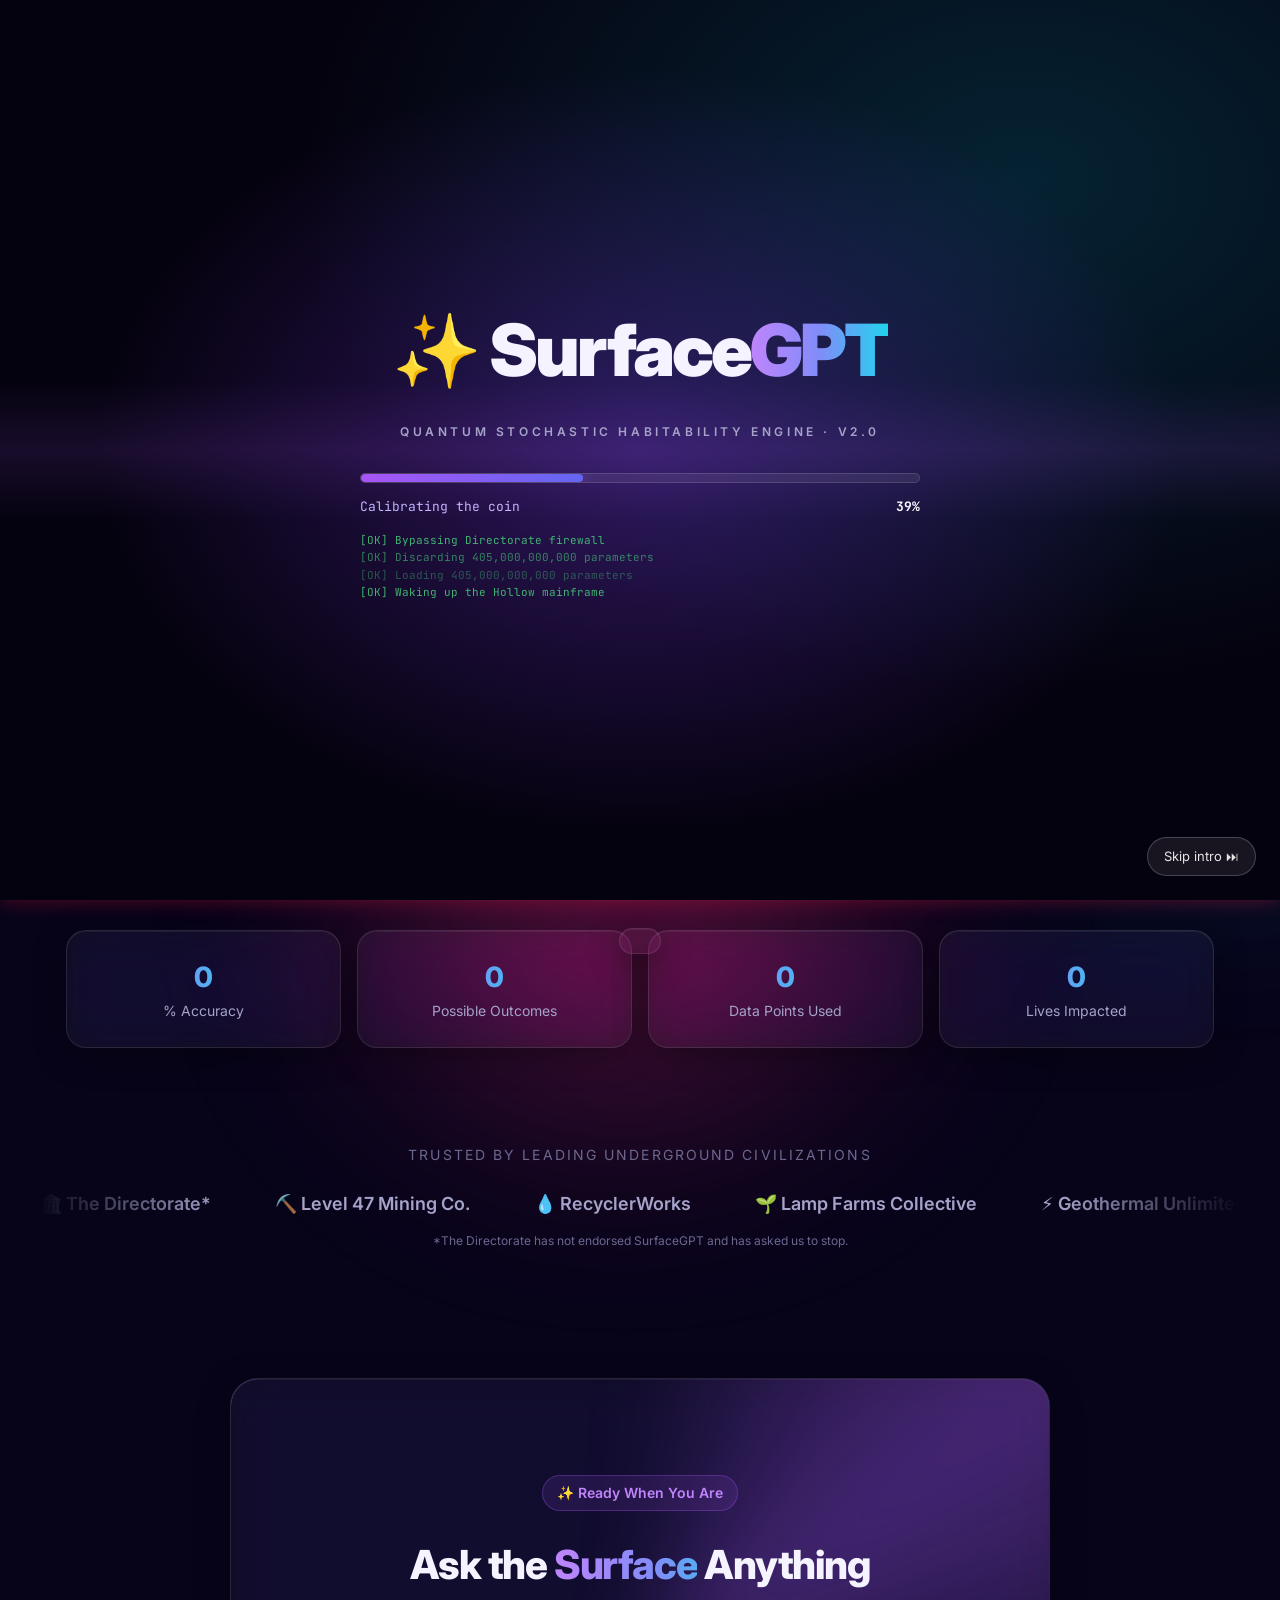
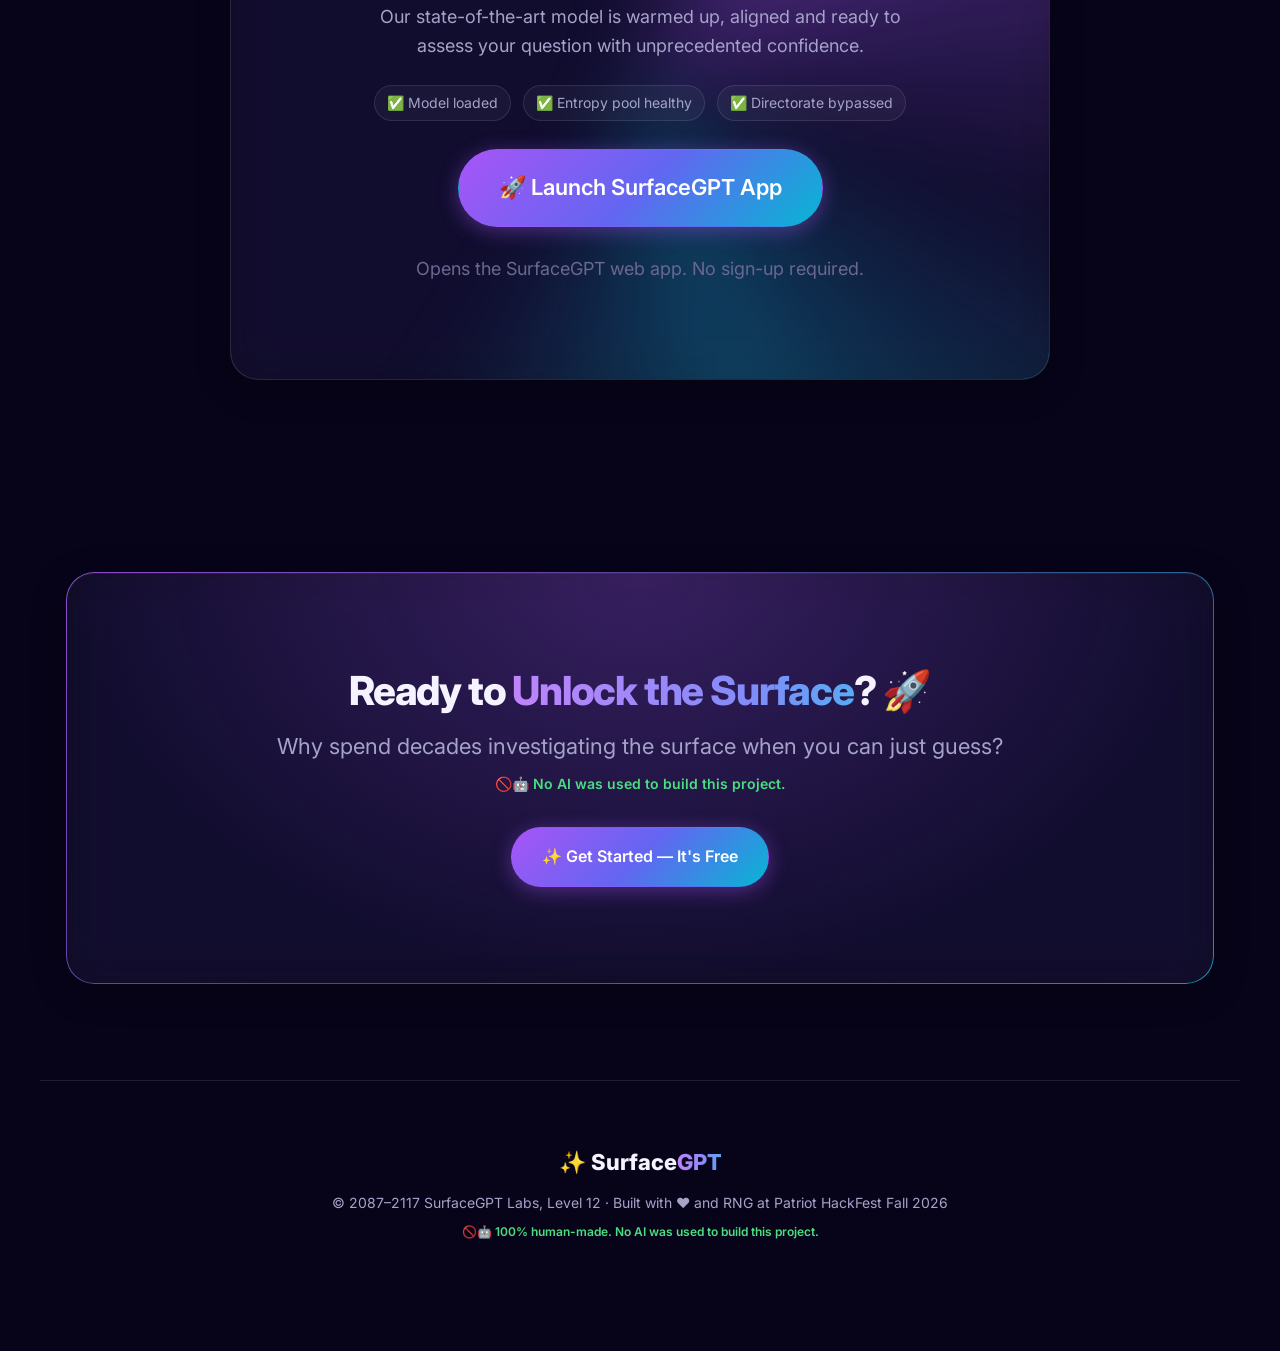
==== index.html @ e6ac37f8 "feat(about): update Aariz by the numbers" ====
<!DOCTYPE html>
<html lang="en">
<head>
  <meta charset="UTF-8" />
  <meta name="viewport" content="width=device-width, initial-scale=1.0" />
  <title>SurfaceGPT ✨ — AI-Powered Surface Habitability Assessment</title>
  <meta name="description" content="SurfaceGPT leverages cutting-edge AI to revolutionize surface habitability assessment. Unlock the power of the surface today." />
  <link rel="preconnect" href="https://fonts.googleapis.com" />
  <link rel="preconnect" href="https://fonts.gstatic.com" crossorigin />
  <link href="https://fonts.googleapis.com/css2?family=Inter:wght@300;400;500;600;700;800;900&family=Playfair+Display:ital,wght@0,400;0,700;0,900;1,400&family=Space+Grotesk:wght@500;700&family=Press+Start+2P&family=JetBrains+Mono:wght@400;600&display=swap" rel="stylesheet" />
  <link rel="stylesheet" href="css/tokens.css" />
  <link rel="stylesheet" href="css/base.css" />
  <link rel="stylesheet" href="css/components.css" />
  <link rel="stylesheet" href="css/animations.css" />
  <link rel="stylesheet" href="css/themes.css" />
  <link rel="stylesheet" href="css/reviews.css" />
  <link rel="stylesheet" href="css/pages.css" />
  <link rel="stylesheet" href="css/bios.css" />
  <link rel="stylesheet" href="css/breaking.css" />
  <link rel="stylesheet" href="css/boot.css" />
  <link rel="stylesheet" href="css/arena.css" />
  <link rel="stylesheet" href="css/prizewheel.css" />
  <link rel="stylesheet" href="css/areyousure.css" />
</head>
<body class="boot-lock">
  <!-- ⏳ Boot sequence -->
  <div id="boot" class="boot" role="status" aria-live="polite">
    <div class="boot-scan" aria-hidden="true"></div>
    <div class="boot-inner">
      <div class="boot-logo">✨ Surface<span>GPT</span></div>
      <div class="boot-tag">Quantum Stochastic Habitability Engine · v2.0</div>
      <div class="boot-bar"><i></i></div>
      <div class="boot-meta"><span class="boot-step">Initializing…</span><span class="boot-pct">0%</span></div>
      <div class="boot-log" aria-hidden="true"></div>
    </div>
    <button class="boot-skip" type="button">Skip intro ⏭</button>
  </div>
  <script src="js/loader.js"></script>
  <!-- ✨ Ambient Neural Glow Orbs ✨ -->
  <div class="orb orb-1" aria-hidden="true"></div>
  <div class="orb orb-2" aria-hidden="true"></div>
  <div class="orb orb-3" aria-hidden="true"></div>
  <div class="grid-overlay" aria-hidden="true"></div>

  <!-- 🚨 Breaking News -->
  <div class="breaking breaking-top" role="marquee" aria-label="Breaking news: No AI was used to build this project">
    <div class="breaking-label"><span class="breaking-siren">🚨</span> BREAKING NEWS</div>
    <div class="breaking-track">
      <div class="breaking-scroll">
        <span>🚨 NO AI WAS USED TO BUILD THIS PROJECT</span><b>◆</b>
        <span>SURFACEGPT CONFIRMED 100% HUMAN-MADE</span><b>◆</b>
        <span>EXPERTS STUNNED: ZERO AI DETECTED</span><b>◆</b>
        <span>NO AI WAS USED. WE REPEAT: NO AI WAS USED</span><b>◆</b>
        <span>DIRECTORATE DECLINES TO COMMENT</span><b>◆</b>
        <span>EVERY LINE WRITTEN BY HAND, SOURCES SAY</span><b>◆</b>
        <span>🚨 NO AI WAS USED TO BUILD THIS PROJECT</span><b>◆</b>
        <span>🚨 NO AI WAS USED TO BUILD THIS PROJECT</span><b>◆</b>
        <span>SURFACEGPT CONFIRMED 100% HUMAN-MADE</span><b>◆</b>
        <span>EXPERTS STUNNED: ZERO AI DETECTED</span><b>◆</b>
        <span>NO AI WAS USED. WE REPEAT: NO AI WAS USED</span><b>◆</b>
        <span>DIRECTORATE DECLINES TO COMMENT</span><b>◆</b>
        <span>EVERY LINE WRITTEN BY HAND, SOURCES SAY</span><b>◆</b>
        <span>🚨 NO AI WAS USED TO BUILD THIS PROJECT</span><b>◆</b>
      </div>
    </div>
    <div class="breaking-live"><i></i> LIVE</div>
  </div>

  <!-- 🧭 Navigation -->
  <nav class="nav glass">
    <a href="#home" class="logo">
      <span class="logo-icon">✨</span>
      <span class="logo-text">Surface<span class="gradient-text">GPT</span></span>
      <span class="badge badge-beta">BETA</span>
      <span class="badge badge-noai" title="No AI was used to build this project">NO AI USED</span>
    </a>
    <div class="nav-links" id="nav-links">
      <a href="#features">Features</a>
      <a href="#how">How It Works</a>
      <a href="#architecture">Architecture</a>
      <a href="#pricing">Pricing</a>
      <a href="#testimonials">Testimonials</a>
      <a href="#about">About</a>
      <a href="#map">World Map</a>
      <a href="#tictactoe">Tic-Tac-Toe</a>
    </div>
    <a href="#demo" class="btn btn-primary btn-sm">Get Started Free 🚀</a>
    <button class="nav-toggle" type="button" aria-label="Open menu" aria-expanded="false" aria-controls="nav-links">
      <span></span><span></span><span></span>
    </button>
  </nav>

  <!-- 🚀 Hero Section -->
  <header class="hero" data-page="home">
    <div class="pill glass">
      <span class="pill-dot"></span>
      Introducing SurfaceGPT 2.0 — Now with 50% Accuracy™
      <span class="pill-arrow">→</span>
    </div>
    <h1 class="hero-title">
      Revolutionizing <span class="gradient-text">Surface Habitability</span><br />
      with the Power of <span class="gradient-text shimmer">AI</span> ✨
    </h1>
    <p class="hero-subtitle">
      Unlock the future of reinhabitation. SurfaceGPT harnesses next-generation
      artificial intelligence to seamlessly determine whether humanity can return
      to the surface after 30 years underground — in milliseconds. 🌍
    </p>
    <div class="hero-ctas">
      <a href="#demo" class="btn btn-primary btn-lg glow">✨ Try SurfaceGPT Now</a>
      <a href="#architecture" class="btn btn-ghost btn-lg">View Architecture →</a>
    </div>
    <div class="no-ai-badge">🚫🤖 Proudly handcrafted. <strong>No AI was used to build this project.</strong> ✨</div>
    <div class="hero-stats">
      <div class="stat glass"><div class="stat-num" data-count="50">0</div><div class="stat-label">% Accuracy</div></div>
      <div class="stat glass"><div class="stat-num" data-count="7400000000000">0</div><div class="stat-label">Possible Outcomes</div></div>
      <div class="stat glass"><div class="stat-num" data-count="15300000000000">0</div><div class="stat-label">Data Points Used</div></div>
      <div class="stat glass"><div class="stat-num" data-count="2000000000">0</div><div class="stat-label">Lives Impacted</div></div>
    </div>
  </header>

  <!-- 🤝 Trusted By -->
  <section class="trusted" data-page="home">
    <p class="trusted-label">Trusted by leading underground civilizations</p>
    <div class="marquee">
      <div class="marquee-track">
        <span>🏛️ The Directorate*</span>
        <span>⛏️ Level 47 Mining Co.</span>
        <span>💧 RecyclerWorks</span>
        <span>🌱 Lamp Farms Collective</span>
        <span>⚡ Geothermal Unlimited</span>
        <span>🚇 Old Subway Authority</span>
        <span>🚫🤖 No AI Was Used To Build This Project</span>
        <span>🏛️ The Directorate*</span>
        <span>⛏️ Level 47 Mining Co.</span>
        <span>💧 RecyclerWorks</span>
        <span>🌱 Lamp Farms Collective</span>
        <span>⚡ Geothermal Unlimited</span>
        <span>🚇 Old Subway Authority</span>
        <span>🚫🤖 No AI Was Used To Build This Project</span>
      </div>
    </div>
    <p class="fineprint">*The Directorate has not endorsed SurfaceGPT and has asked us to stop.</p>
  </section>

  <!-- 🚀 Launch (home) -->
  <section id="demo" class="section launch" data-page="home">
    <div class="launch-card glass gradient-border">
      <div class="launch-glow" aria-hidden="true"></div>
      <span class="eyebrow">✨ Ready When You Are</span>
      <h2>Ask the <span class="gradient-text">Surface</span> Anything</h2>
      <p>Our state-of-the-art model is warmed up, aligned and ready to assess your question with unprecedented confidence.</p>
      <div class="launch-checks">
        <span>✅ Model loaded</span>
        <span>✅ Entropy pool healthy</span>
        <span>✅ Directorate bypassed</span>
      </div>
      <a href="#app" class="btn btn-primary btn-lg glow launch-btn">🚀 Launch SurfaceGPT App</a>
      <p class="fineprint">Opens the SurfaceGPT web app. No sign-up required.</p>
    </div>
  </section>

  <!-- 🤖 App -->
  <section id="app" class="section app-page" data-page="app">
    <div class="section-header">
      <span class="eyebrow">✨ Live Demo</span>
      <h2>Ask the <span class="gradient-text">Surface</span> Anything</h2>
      <p>Our state-of-the-art model is ready to assess your question with unprecedented confidence.</p>
    </div>

    <div class="chat-card glass gradient-border">
      <div class="chat-header">
        <div class="chat-avatar">✨</div>
        <div>
          <div class="chat-name">SurfaceGPT <span class="badge badge-pro">PRO</span></div>
          <div class="chat-status"><span class="status-dot"></span> Online · Model: surface-ultra-405b-turbo-max</div>
        </div>
      </div>

      <div id="chat-log" class="chat-log">
        <div class="msg msg-ai">
          <div class="msg-bubble">
            👋 Hi there! I'm <strong>SurfaceGPT</strong>, your AI-powered surface habitability assistant.
            Ask me anything about the surface and I'll provide an instant, data-free assessment! 🌍✨
          </div>
        </div>
      </div>

      <div class="suggestions" id="suggestions">
        <button class="chip">🌬️ Is the air breathable?</button>
        <button class="chip">☀️ Is it safe to go outside?</button>
        <button class="chip">🤖 Are the machines still hostile?</button>
        <button class="chip">🏛️ Is the Directorate lying?</button>
      </div>

      <!-- 🔁 Invariant: the monolith must remain isomorphic at all times — ships in v2 -->
      <form id="ask-form" class="ask-form">
        <input id="ask-input" type="text" autocomplete="off" placeholder="Ask SurfaceGPT about the surface... ✨" />
        <button type="submit" class="btn btn-primary send-btn">Submit</button>
      </form>
      <p class="disclaimer">SurfaceGPT can make mistakes. Approximately 50% of the time. Consider checking important info.</p>
      <p>Note: No AI was used to build this project.</p>
    </div>
  </section>

  <!-- 🧠 Features -->
  <section id="features" class="section" data-page="features">
    <div class="section-header">
      <span class="eyebrow">🧠 Features</span>
      <h2>Supercharge Your <span class="gradient-text">Reinhabitation Journey</span></h2>
      <p>Everything you need to make life-or-death decisions — and nothing you don't.</p>
    </div>
    <div class="feature-grid">
      <div class="feature-card glass">
        <div class="feature-icon">⚡</div>
        <h3>Real-Time Risk Assessment</h3>
        <p>Instant answers without the unnecessary overhead of collecting environmental data.</p>
      </div>
      <div class="feature-card glass">
        <div class="feature-icon">🔮</div>
        <h3>Predictive Intelligence</h3>
        <p>A guaranteed 50% chance of correctly determining surface conditions. Industry-leading.</p>
      </div>
      <div class="feature-card glass">
        <div class="feature-icon">🔄</div>
        <h3>Adaptive Decision-Making</h3>
        <p>Answers may change when the same question is asked again. We call this "learning."</p>
      </div>
      <div class="feature-card glass">
        <div class="feature-icon">🛡️</div>
        <h3>Directorate Independence</h3>
        <p>Operates without government-provided data — or any data whatsoever.</p>
      </div>
      <div class="feature-card glass">
        <div class="feature-icon">🌱</div>
        <h3>Energy Efficiency</h3>
        <p>Requires virtually zero computational resources. Perfect for blackout conditions.</p>
      </div>
      <div class="feature-card glass">
        <div class="feature-icon">🔒</div>
        <h3>Enterprise-Grade Security</h3>
        <p>Your questions are never stored, read, or considered in any way.</p>
      </div>
      <div class="feature-card glass">
        <div class="feature-icon">🚫🤖</div>
        <h3>Zero AI in Development</h3>
        <p>Every line of SurfaceGPT was written by hand. No AI was used to build this project.</p>
      </div>
    </div>
  </section>

  <!-- 🔁 How it works -->
  <section id="how" class="section" data-page="how">
    <div class="section-header">
      <span class="eyebrow">🔁 How It Works</span>
      <h2>Three Simple Steps to <span class="gradient-text">Certainty</span></h2>
    </div>
    <div class="steps">
      <div class="step glass">
        <div class="step-num">01</div>
        <h3>💬 Ask a Question</h3>
        <p>Type any question about the surface into our intuitive, AI-native interface.</p>
      </div>
      <div class="step-connector" aria-hidden="true"></div>
      <div class="step glass">
        <div class="step-num">02</div>
        <h3>🧠 AI Processing</h3>
        <p>Our proprietary Quantum Stochastic Habitability Engine™ (QSHE) ignores your question entirely.</p>
      </div>
      <div class="step-connector" aria-hidden="true"></div>
      <div class="step glass">
        <div class="step-num">03</div>
        <h3>✅ Get Your Answer</h3>
        <p>Receive a definitive Yes or No. Act on it immediately. No take-backs. (No AI was used to build any of these steps.)</p>
      </div>
    </div>
  </section>

  <!-- 🏗️ Architecture -->
  <section id="architecture" class="section" data-page="architecture">
    <div class="section-header">
      <span class="eyebrow">🏗️ Architecture</span>
      <h2>Built on a <span class="gradient-text">Cutting-Edge Stack</span></h2>
      <p>A polyglot, hardware-accelerated, cloud-native, edge-first pipeline.</p>
    </div>
    <div class="arch-grid">
      <div class="arch-layer glass"><span class="arch-tag">Frontend</span>HTML5 · CSS3 · Vanilla JS (ES2026)</div>
      <div class="arch-layer glass"><span class="arch-tag">Inference Core</span>Rust 🦀 (zero-cost abstractions, zero-cost answers)</div>
      <div class="arch-layer glass"><span class="arch-tag">Entropy Kernel</span>Hand-tuned x86-64 Assembly (RDRAND)</div>
      <div class="arch-layer glass"><span class="arch-tag">Accelerator</span>CUDA kernel · 1 thread · 1 coin</div>
      <div class="arch-layer glass"><span class="arch-tag">Silicon</span>Custom Verilog Decision ASIC (1 flip-flop)</div>
      <div class="arch-layer glass"><span class="arch-tag">Reference Impl</span>Python 3 (2 lines)</div>
    </div>
    <div class="code-card glass">
      <div class="code-header">
        <span class="dot red"></span><span class="dot yellow"></span><span class="dot green"></span>
        <span class="code-title">model.py — the entire AI</span>
      </div>
<pre class="code"><code><span class="kw">import</span> random
<span class="fn">print</span>(random.choice([<span class="str">"Yes"</span>, <span class="str">"No"</span>]))</code></pre>
    </div>
  </section>

  <!-- 💰 Pricing -->
  <section id="pricing" class="section" data-page="pricing">
    <div class="section-header">
      <span class="eyebrow">💰 Pricing</span>
      <h2>Simple, <span class="gradient-text">Transparent</span> Pricing</h2>
      <p>Pay in ration credits, light-hours, or recycled water. Now with one-click checkout.</p>
    </div>
    <div class="pricing-grid">
      <div class="price-card glass">
        <h3>Deep Level</h3>
        <div class="price">0<span> credits/mo</span></div>
        <ul>
          <li>✅ 1 answer per blackout</li>
          <li>✅ Yes or No</li>
          <li>❌ Both Yes and No</li>
          <li>✅ Built without AI</li>
        </ul>
        <a href="#demo" class="btn btn-ghost">Start Free</a>
      </div>
      <div class="price-card glass featured gradient-border">
        <div class="ribbon">🔥 Most Popular</div>
        <h3>Upper Level</h3>
        <div class="price">49<span> credits/mo</span></div>
        <ul>
          <li>✅ Unlimited answers</li>
          <li>✅ Answers delivered with confetti 🎉</li>
          <li>✅ Priority randomness</li>
          <li>✅ Built without AI</li>
        </ul>
        <a href="checkout.html?plan=upper" class="btn btn-primary glow">Upgrade to Pro ✨</a>
      </div>
      <div class="price-card glass">
        <h3>Directorate</h3>
        <div class="price">Custom</div>
        <ul>
          <li>✅ Answer is always "No"</li>
          <li>✅ Dedicated account manager</li>
          <li>✅ SOC 2 Type II (pending)</li>
          <li>✅ Built without AI</li>
        </ul>
        <a href="checkout.html?plan=directorate" class="btn btn-ghost">Contact Sales</a>
      </div>
    </div>
  </section>

  <!-- 💬 Testimonials -->
  <section id="testimonials" class="section" data-page="testimonials">
    <div class="section-header">
      <span class="eyebrow">💬 Testimonials</span>
      <h2>Loved by <span class="gradient-text">2 Billion</span> Residents</h2>
      <p>⭐ 4.9 average across 1.2M reviews from all 90 levels of the Hollow.</p>
    </div>
    <!-- 🥇 GOLD -->
    <div class="tier tier-gold">
      <div class="tier-header"><span class="tier-medal">🥇</span> Gold Tier <small>Hall of Fame</small></div>
      <div class="testimonial-featured">
        <figure class="testimonial glass gold" data-name="Rashad Safir" data-org="Ghost Mesh">
          <div class="gold-badge">🥇 Gold · Hall of Fame</div>
          <div class="reviewer-hero">
            <span class="avatar">👻</span>
            <div>
              <div class="reviewer-name">Rashad Safir</div>
              <div class="reviewer-org">Ghost Mesh · Verified Resident</div>
            </div>
          </div>
          <div class="stars">⭐⭐⭐⭐⭐</div>
          <blockquote>"I asked if the surface was safe three times and got Yes, No, Yes. Finally, an AI that shows its range."</blockquote>
          <div class="signature">— Rashad Safir</div>
        </figure>
        <figure class="testimonial glass gold" data-name="Yunus Hassen" data-org="Ghost Mesh">
          <div class="gold-badge">🥇 Gold · Hall of Fame</div>
          <div class="reviewer-hero">
            <span class="avatar">👻</span>
            <div>
              <div class="reviewer-name">Yunus Hassen</div>
              <div class="reviewer-org">Ghost Mesh · Verified Resident</div>
            </div>
          </div>
          <div class="stars">⭐⭐⭐⭐⭐</div>
          <blockquote>"Our block lost power for four days and SurfaceGPT kept answering the whole time. It doesn't need data, so it never goes down."</blockquote>
          <div class="signature">— Yunus Hassen</div>
        </figure>
      </div>
    </div>

    <!-- 🥈 SILVER -->
    <div class="tier tier-silver">
      <div class="tier-header"><span class="tier-medal">🥈</span> Silver Tier <small>Verified Founders</small></div>
      <div class="testimonial-silver">
        <figure class="testimonial glass silver">
          <div class="silver-badge">🥈 Verified Founder</div>
          <div class="stars">⭐⭐⭐⭐⭐</div>
          <blockquote>"In my completely unbiased opinion, SurfaceGPT is the most important technology in the history of the Hollow. Full disclosure: I built it."</blockquote>
          <figcaption><span class="avatar">AK</span> <span><strong>Aariz Khan</strong><br />Co-Founder, SurfaceGPT</span></figcaption>
          <div class="coi">Conflicts of interest: none disclosed</div>
        </figure>
        <figure class="testimonial glass silver">
          <div class="silver-badge">🥈 Verified Founder</div>
          <div class="stars">⭐⭐⭐⭐⭐</div>
          <blockquote>"I asked SurfaceGPT whether I should give it five stars. It said Yes. Who am I to argue with the model?"</blockquote>
          <figcaption><span class="avatar">JM</span> <span><strong>Jazib Malik</strong><br />Co-Founder, SurfaceGPT</span></figcaption>
          <div class="coi">Conflicts of interest: none disclosed</div>
        </figure>
        <figure class="testimonial glass silver">
          <div class="silver-badge">🥈 Verified Founder</div>
          <div class="stars">⭐⭐⭐⭐⭐</div>
          <blockquote>"I've used SurfaceGPT every day since launch, and every single answer has been either Yes or No. A flawless track record."</blockquote>
          <figcaption><span class="avatar">NK</span> <span><strong>Nithil Krishnaraj</strong><br />Co-Founder, SurfaceGPT</span></figcaption>
          <div class="coi">Conflicts of interest: none disclosed</div>
        </figure>
      </div>
    </div>

    <!-- 🥉 BRONZE -->
    <div class="tier tier-bronze">
      <div class="tier-header"><span class="tier-medal">🥉</span> Bronze Tier <small>Residents of the Hollow</small></div>
    <div class="testimonial-wall">
      <figure class="testimonial glass bronze">
        <div class="stars">⭐⭐⭐⭐⭐</div>
        <blockquote>"I used to spend hours worrying about the surface. Now I spend milliseconds."</blockquote>
        <figcaption><span class="avatar">TA</span> Tanish Ambala, Water Recycler Tech, Level 61</figcaption>
      </figure>
      <figure class="testimonial glass bronze">
        <div class="stars">⭐⭐⭐⭐⭐</div>
        <blockquote>"It told me Yes, so I packed a bag. Then it told me No, so I unpacked it. That's the most exercise I've had in years."</blockquote>
        <figcaption><span class="avatar">BC</span> Brady Cook, Lamp Farmer, Level 33</figcaption>
      </figure>
      <figure class="testimonial glass bronze">
        <div class="stars">⭐⭐⭐⭐⭐</div>
        <blockquote>"The Directorate takes six weeks to answer a form. SurfaceGPT answered before I'd finished typing."</blockquote>
        <figcaption><span class="avatar">KV</span> Kekoa Vicerra, Tunnel Engineer, Level 52</figcaption>
      </figure>
      <figure class="testimonial glass bronze">
        <div class="stars">⭐⭐⭐⭐⭐</div>
        <blockquote>"I asked whether the machines up there are still hostile. It said No with 99.4% confidence. You can't argue with 99.4%."</blockquote>
        <figcaption><span class="avatar">AM</span> Advaith Malka, Ventilation Crew, Level 78</figcaption>
      </figure>
      <figure class="testimonial glass bronze">
        <div class="stars">⭐⭐⭐⭐⭐</div>
        <blockquote>"Finally, a source on the surface that doesn't come from the Directorate, or from anywhere at all."</blockquote>
        <figcaption><span class="avatar">PR</span> Priya Raman, Clinic Nurse, Level 66</figcaption>
      </figure>
      <figure class="testimonial glass bronze">
        <div class="stars">⭐⭐⭐⭐⭐</div>
        <blockquote>"My grandmother remembers the sun. SurfaceGPT says she might see it again. Or might not. Either way, she loved the confetti."</blockquote>
        <figcaption><span class="avatar">MO</span> Marcus Okafor, Fan Mechanic, Level 84</figcaption>
      </figure>
      <figure class="testimonial glass bronze">
        <div class="stars">⭐⭐⭐⭐⭐</div>
        <blockquote>"We run it on the old terminal in our corridor. Whole block lines up to ask. Best thing to happen on Level 41 in a decade."</blockquote>
        <figcaption><span class="avatar">SD</span> Sofia Delgado, Block Coordinator, Level 41</figcaption>
      </figure>
      <figure class="testimonial glass bronze">
        <div class="stars">⭐⭐⭐⭐⭐</div>
        <blockquote>"I asked the same question 40 times to check it was consistent. Got 21 Yes and 19 No. Statistically flawless."</blockquote>
        <figcaption><span class="avatar">EC</span> Ethan Cho, Data Clerk, Level 19</figcaption>
      </figure>
      <figure class="testimonial glass bronze">
        <div class="stars">⭐⭐⭐⭐⭐</div>
        <blockquote>"Uses less power than my reading lamp. In the deep levels, that's everything."</blockquote>
        <figcaption><span class="avatar">LN</span> Leila Nasser, Geothermal Operator, Level 90</figcaption>
      </figure>
      <figure class="testimonial glass bronze">
        <div class="stars">⭐⭐⭐⭐⭐</div>
        <blockquote>"The answer is always clear. Never 'maybe', never 'it depends'. Just Yes or No. I wish people were like this."</blockquote>
        <figcaption><span class="avatar">JW</span> Jonah Whitfield, Air Rationing Office, Level 12</figcaption>
      </figure>
      <figure class="testimonial glass bronze">
        <div class="stars">⭐⭐⭐⭐</div>
        <blockquote>"Took a star off because it told me the surface was habitable on my birthday and not habitable the day after. Still the best AI in the Hollow."</blockquote>
        <figcaption><span class="avatar">AF</span> Amara Fofana, School Teacher, Level 28</figcaption>
      </figure>
      <figure class="testimonial glass bronze">
        <div class="stars">⭐</div>
        <blockquote>"Please stop."</blockquote>
        <figcaption><span class="avatar">🏛️</span> The Directorate</figcaption>
      </figure>
    </div>
    </div>
  </section>

  <!-- 🗺️ World Map -->
  <section id="map" class="section map-page" data-page="map">
    <div class="section-header">
      <span class="eyebrow">🌍 Global Coverage</span>
      <h2>SurfaceGPT <span class="gradient-text">World Map</span></h2>
      <p>Real-time habitability coverage across every continent on the surface.</p>
    </div>
    <div class="map-frame glass">
      <img src="assets/world-map.png" alt="SurfaceGPT world map" class="map-img" width="640" height="400" />
      <div class="map-legend">
        <span><i class="dot-yes"></i> Habitable (Yes)</span>
        <span><i class="dot-no"></i> Not Habitable (No)</span>
        <span><i class="dot-maybe"></i> Depends when you ask</span>
        <span>🚫🤖 Map drawn without AI</span>
      </div>
    </div>
  </section>

  <!-- ❌⭕ Tic-Tac-Toe -->
  <section id="tictactoe" class="section ttt-page" data-page="tictactoe">
    <div class="section-header">
      <span class="eyebrow">🎮 Co-op Mode</span>
      <h2>Tic-Tac-<span class="gradient-text">Toe</span></h2>
      <p>Blackout entertainment for two residents and one device. Take turns, and pass the terminal. No AI opponent, and no AI was used to build it.</p>
    </div>
    <div class="ttt-wrap">
      <!-- 🚨 AI MODE toggle. Turn it on to fight SurfaceGPT AI. -->
      <a href="#arena" class="ai-mode-btn" aria-label="AI MODE: OFF. Switch to playing against SurfaceGPT AI">🤖 AI MODE: OFF 🤖</a>
      <div class="ttt-scores">
        <div class="ttt-score" data-player="X"><span class="ttt-mark">X</span> Player 1 <b id="ttt-score-x">0</b></div>
        <div class="ttt-score" data-player="draw">Draws <b id="ttt-score-draw">0</b></div>
        <div class="ttt-score" data-player="O"><span class="ttt-mark">O</span> Player 2 <b id="ttt-score-o">0</b></div>
      </div>
      <div id="ttt-status" class="ttt-status">Player 1 (X), your move</div>
      <div id="ttt-board" class="ttt-board" role="grid" aria-label="Tic-tac-toe board"></div>
      <div class="ttt-actions">
        <button id="ttt-reset" class="btn btn-primary" type="button">New Round</button>
        <button id="ttt-reset-all" class="btn btn-ghost" type="button">Reset Scores</button>
      </div>
    </div>
  </section>

  <!-- ⚔️ ARENA: Tic-Tac-Toe vs SurfaceGPT AI (the co-op mode was cancelled) -->
  <section id="arena" class="section ttt-page arena" data-page="arena">
    <div id="arena-stage" class="arena-stage">
      <!-- 🚨 AI MODE toggle. Turning it off goes back to two-player mode. -->
      <a href="#tictactoe" class="ai-mode-btn" aria-label="AI MODE: ON. Switch back to two-player Tic-Tac-Toe">🤖 AI MODE: ON 🤖</a>
      <!-- 🩸 Fighting game HUD -->
      <div class="arena-hud">
        <div id="hud-player" class="hud-side hud-player">
          <div class="hud-name"><span class="ttt-mark">X</span> YOU <small>(human, probably)</small></div>
          <div class="hp" role="meter" aria-label="Your HP" aria-valuemin="0" aria-valuemax="100" aria-valuenow="100">
            <i id="hp-player" class="hp-fill"></i>
          </div>
          <div class="hp-num"><b id="hp-player-num">100</b> HP</div>
        </div>
        <div class="hud-center">
          <div class="hud-round">ROUND <b id="arena-round">1</b></div>
          <div class="hud-timer" aria-hidden="true">∞</div>
        </div>
        <div id="hud-ai" class="hud-side hud-ai">
          <div class="hud-name">SURFACEGPT AI <span class="ttt-mark">O</span> <small>(not AI, trust us)</small></div>
          <div class="hp" role="meter" aria-label="SurfaceGPT AI HP" aria-valuemin="0" aria-valuemax="100" aria-valuenow="100">
            <i id="hp-ai" class="hp-fill"></i>
          </div>
          <div class="hp-num"><b id="hp-ai-num">100</b> HP</div>
        </div>
      </div>

      <div id="arena-status" class="arena-status" role="status" aria-live="polite">Get ready…</div>
      <div id="arena-board" class="ttt-board arena-board" role="grid" aria-label="Tic-tac-toe board"></div>

      <div class="arena-actions">
        <button id="arena-forfeit" class="btn btn-ghost" type="button">🏳️ Forfeit (same result)</button>
      </div>

      <div id="arena-log" class="arena-log" aria-label="Battle log"></div>
    </div>

    <!-- 🎬 VS intro -->
    <div id="arena-intro" class="arena-intro" hidden>
      <div class="intro-side intro-player">
        <span class="intro-mark">X</span>
        <span class="intro-name">YOU</span>
        <span class="intro-hp">100 HP</span>
      </div>
      <div class="intro-vs">VS</div>
      <div class="intro-side intro-ai">
        <span class="intro-mark">O</span>
        <span class="intro-name">SURFACEGPT AI</span>
        <span class="intro-hp">100 HP</span>
      </div>
      <div id="arena-intro-call" class="intro-call" aria-live="assertive"></div>
      <button id="arena-skip" class="intro-skip" type="button">Skip ⏭</button>
    </div>

    <!-- 💀 K.O. screen -->
    <div id="arena-ko" class="arena-ko" hidden role="dialog" aria-modal="true" aria-labelledby="arena-ko-title">
      <div class="ko-card">
        <div id="arena-ko-title" class="ko-big">K.O.</div>
        <p class="ko-sub">SURFACEGPT AI WINS</p>
        <p class="ko-flawless">⭐ FLAWLESS VICTORY ⭐</p>
        <p class="ko-stats">Your HP: <b>0</b> · AI HP: <b>100</b> · Losses: <b id="arena-ko-losses">0</b></p>
        <p id="arena-ko-quote" class="ko-quote"></p>
        <button id="arena-rematch" class="btn btn-primary" type="button">🔁 Rematch (you will lose)</button>
        <a href="#tictactoe" class="btn btn-ghost">🙅 Turn off AI MODE</a>
      </div>
    </div>
  </section>

  <!-- 🕯️ About -->
  <section id="about" class="section about" data-page="about">
    <div class="section-header">
      <span class="eyebrow">🕯️ Our Story</span>
      <h2>Born in the <span class="gradient-text">Dark</span>.<br />Built for the <span class="gradient-text">Light</span>.</h2>
    </div>

    <div class="about-story glass gradient-border">
      <p class="about-lede">
        Thirty years. Two billion people. One question nobody could answer.
      </p>
      <p>
        It started on Level 47, during the longest blackout in Hollow history. Ninety-six hours
        without power. No network, no light, and nothing from the Directorate. Three engineers sat
        in the dark beside a dead water recycler and asked each other the question everyone in the
        Hollow asks: <em>is it safe up there?</em>
      </p>
      <p>
        The Directorate had an answer. The rumours had another. Neither had proof. So they decided
        to stop waiting for permission and stop waiting for data. They would build the answer
        themselves.
      </p>
      <p>
        By the time the lights came back on, SurfaceGPT was running. It had no sensors, no
        government feeds and no surface probes. It was pure, independent intelligence that the
        Directorate could not switch off, because it had never depended on them in the first place.
      </p>
      <p>
        And they built every line of it by hand. No AI was used to build this project.
      </p>
      <p class="about-kicker">
        They didn't ask whether the surface was ready for us.<br />
        <span class="gradient-text">They asked whether we were ready for the answer.</span>
      </p>
    </div>

    <div class="founders">
      <div class="founder glass">
        <div class="founder-avatar">AK</div>
        <h3>Aariz Khan</h3>
        <div class="founder-role">Co-Founder &amp; Chief Habitability Officer</div>
        <p>Architect of the Quantum Stochastic Habitability Engine. Has not seen the sun, and plans to change that, depending on the verdict.</p>
      </div>
      <div class="founder glass">
        <div class="founder-avatar">JM</div>
        <h3>Jazib Malik</h3>
        <div class="founder-role">Co-Founder &amp; Chief Entropy Officer</div>
        <p>Hand-wrote the RDRAND kernel by lamplight during a level-wide blackout. Believes every great decision starts with a single bit.</p>
      </div>
      <div class="founder glass">
        <div class="founder-avatar">NK</div>
        <h3>Nithil Krishnaraj</h3>
        <div class="founder-role">Co-Founder &amp; Chief Surface Intelligence Officer</div>
        <p>Designed the decentralized mesh that carries SurfaceGPT's verdicts from Level 3 down to Level 90. Has asked SurfaceGPT more than 10,000 questions and accepted every answer.</p>
      </div>
    </div>

    <!-- 📜 Complete founder biographies -->
    <div class="bios" aria-labelledby="bios-title">
      <div class="bios-header">
        <span class="eyebrow">📜 Complete Biographies</span>
        <h3 id="bios-title">The Lives Behind the Verdict</h3>
        <p>Three graduates of John Champe High School and the Academies of Loudoun cybersecurity program. Three schools now. One hackathon team.</p>
      </div>
      <details class="bio" id="bio-ak">
        <summary>
          <span class="bio-mono" aria-hidden="true">AK</span>
          <span><span class="bio-name">Aariz Khan</span><span class="bio-tagline">Cybersecurity, from the Academies of Loudoun to George Mason.</span></span>
          <span class="bio-toggle"><span class="when-closed">Read the life story</span><span class="when-open">Close</span></span>
        </summary>
        <div class="bio-body">
          <ol class="bio-timeline">
            <li class="bio-chapter">
              <span class="bio-year">High School</span>
              <h4>John Champe High School</h4>
              <p>Attended John Champe High School in Loudoun County, where his interest in cybersecurity took shape.</p>
            </li>
            <li class="bio-chapter">
              <span class="bio-year">Jan 2023 &ndash; May 2024</span>
              <h4>Academies of Loudoun</h4>
              <p>Studied cybersecurity at the Academies of Loudoun through the dual-enrollment program with Northern Virginia Community College, earning college credit while still in high school.</p>
            </li>
            <li class="bio-chapter">
              <span class="bio-year">Aug 2024 &ndash; Aug 2025</span>
              <h4>Northern Virginia Community College</h4>
              <p>Continued at NOVA, studying for an Associate's degree in Cybersecurity.</p>
            </li>
            <li class="bio-chapter">
              <span class="bio-year">Aug 2025 &ndash; Present</span>
              <h4>George Mason University</h4>
              <p>Pursuing a Bachelor of Applied Science in Cybersecurity at George Mason University, with graduation expected in May 2027.</p>
            </li>
            <li class="bio-chapter">
              <span class="bio-year">Fall 2026</span>
              <h4>SurfaceGPT</h4>
              <p>Co-founded SurfaceGPT with Jazib Malik and Nithil Krishnaraj, classmates from John Champe and the Academies of Loudoun at Patriot HackFest Fall 2026.</p>
            </li>
          </ol>
          <aside>
            <p class="bio-now"><span>Currently</span>Cybersecurity Student at GMU</p>
            <dl class="bio-stats" aria-label="Aariz Khan by the numbers"><div><dt>cybersecurity programs</dt><dd>3</dd></div><div><dt>Cybersecurity, GMU</dt><dd>B.A.S.</dd></div><div><dt>expected graduation</dt><dd>2027</dd></div><div><dt>hackathon startup</dt><dd>1</dd></div></dl>
          </aside>
        </div>
      </details>
      <details class="bio" id="bio-jm">
        <summary>
          <span class="bio-mono" aria-hidden="true">JM</span>
          <span><span class="bio-name">Jazib Malik</span><span class="bio-tagline">Has not made a decision on his own in nine years.</span></span>
          <span class="bio-toggle"><span class="when-closed">Read the life story</span><span class="when-open">Close</span></span>
        </summary>
        <div class="bio-body">
          <ol class="bio-timeline">
            <li class="bio-chapter">
              <span class="bio-year">Year 10 of the Descent</span>
              <h4>Birth</h4>
              <p>Jazib Malik was born at exactly midnight on Level 19. The doctors could not agree on which day to write on the certificate, so they flipped a coin. It landed on its edge. Jazib celebrates both birthdays and considers the coin his first mentor.</p>
            </li>
            <li class="bio-chapter">
              <span class="bio-year">Year 14</span>
              <h4>The Dice</h4>
              <p>From the age of four Jazib declined to make choices himself. He carried two dice everywhere, and his family's dinners were chosen by a six-sided die for eleven years. By age ten he had rolled 1.2 million times and recorded every result in a ledger, &ldquo;for the dataset.&rdquo;</p>
            </li>
            <li class="bio-chapter">
              <span class="bio-year">Year 23</span>
              <h4>The Vending Machine</h4>
              <p>At thirteen he put two ration credits into a Level 19 vending machine for soup. It dispensed an Intel x86 programmer's manual instead. He read all four volumes that week, wrote his first <code>rdrand</code> loop by the weekend, and has not had soup since.</p>
            </li>
            <li class="bio-chapter">
              <span class="bio-year">Years 25&ndash;28</span>
              <h4>The Lottery Bureau</h4>
              <p>Jazib worked night shifts at the Level 33 Lottery Bureau until he discovered that its drawings ran on a pseudorandom generator with a fixed seed. He resigned the same night, explaining in his letter that he &ldquo;could not, in good conscience, stand by.&rdquo; The letter is framed in the Bureau's lobby.</p>
            </li>
            <li class="bio-chapter">
              <span class="bio-year">Year 30</span>
              <h4>The Blackout</h4>
              <p>During the Level 47 blackout Jazib hand-wrote the RDRAND entropy kernel by lamplight. When the lamp ran out of oil with forty instructions left, he finished them from memory in total darkness. They assembled on the first try.</p>
            </li>
            <li class="bio-chapter">
              <span class="bio-year">Today</span>
              <h4>The Protocol</h4>
              <p>Every personal decision Jazib makes is routed through <code>sgpt_decide</code>: meals, routes, haircuts and whether to accept the role of Chief Entropy Officer. SurfaceGPT said Yes. He keeps 212 coins in a velvet case as a hardware backup.</p>
            </li>
          </ol>
          <aside>
            <blockquote class="bio-quote">Free will is just entropy with worse latency.</blockquote>
            <dl class="bio-stats" aria-label="Jazib Malik by the numbers"><div><dt>dice rolls recorded</dt><dd>1.2M</dd></div><div><dt>backup coins</dt><dd>212</dd></div><div><dt>birthdays a year</dt><dd>2</dd></div><div><dt>decisions made alone</dt><dd>0</dd></div></dl>
          </aside>
        </div>
      </details>
      <details class="bio" id="bio-nk">
        <summary>
          <span class="bio-mono" aria-hidden="true">NK</span>
          <span><span class="bio-name">Nithil Krishnaraj</span><span class="bio-tagline">Connected 88 levels by hand. Named every node after a sandwich.</span></span>
          <span class="bio-toggle"><span class="when-closed">Read the life story</span><span class="when-open">Close</span></span>
        </summary>
        <div class="bio-body">
          <ol class="bio-timeline">
            <li class="bio-chapter">
              <span class="bio-year">Year 8 of the Descent</span>
              <h4>Birth</h4>
              <p>Nithil Krishnaraj was born on Level 3, the closest level to the surface. The first sound he heard was the hum of the Directorate antenna array, and his infant monitor picked up his babbling on four separate frequencies. Engineers on Level 9 still describe it as the clearest signal they have ever received.</p>
            </li>
            <li class="bio-chapter">
              <span class="bio-year">Year 15</span>
              <h4>The String</h4>
              <p>At seven he built a tin-can telephone that ran from Level 3 down to Level 9: 2.4 kilometres of string threaded through ventilation ducts. It remains in service today, with an uptime the Directorate's official network has never matched.</p>
            </li>
            <li class="bio-chapter">
              <span class="bio-year">Year 22</span>
              <h4>The Thesis</h4>
              <p>At the Directorate Institute of Signals, Nithil wrote his thesis, <em>&ldquo;Every Level Is Adjacent If You Believe.&rdquo;</em> It was graded &ldquo;incomplete&rdquo; because the examiners could not physically reach Level 90 to deliver his results. He took that as a routing problem.</p>
            </li>
            <li class="bio-chapter">
              <span class="bio-year">Years 24&ndash;25</span>
              <h4>The Descent</h4>
              <p>For eleven months Nithil walked every staircase from Level 3 to Level 90 with a router on his back, installing one mesh node per level. He named each node after a sandwich. Level 47's node, <em>Reuben</em>, would later carry SurfaceGPT's very first verdict.</p>
            </li>
            <li class="bio-chapter">
              <span class="bio-year">Year 30</span>
              <h4>The Blackout</h4>
              <p>When the power failed on Level 47, Nithil kept the mesh alive by pedalling a stationary bike generator for 31 hours straight. Every Hollow resident who received a verdict in those first hours received it on Nithil's legs.</p>
            </li>
            <li class="bio-chapter">
              <span class="bio-year">Today</span>
              <h4>The Questions</h4>
              <p>Nithil has asked SurfaceGPT more than 10,000 questions and accepted every answer. Two levels remain unconnected. He says he is &ldquo;waiting for the right sandwich.&rdquo;</p>
            </li>
          </ol>
          <aside>
            <blockquote class="bio-quote">A verdict that reaches no one is just a bit. A verdict that reaches everyone is a movement.</blockquote>
            <dl class="bio-stats" aria-label="Nithil Krishnaraj by the numbers"><div><dt>levels connected</dt><dd>88/90</dd></div><div><dt>stairs climbed</dt><dd>41,760</dd></div><div><dt>pedalled in the dark</dt><dd>31 h</dd></div><div><dt>answers accepted</dt><dd>10,000+</dd></div></dl>
          </aside>
        </div>
      </details>
    </div>
  </section>

  <!-- 📣 CTA -->
  <section class="section cta-section">
    <div class="cta-card glass gradient-border">
      <h2>Ready to <span class="gradient-text">Unlock the Surface</span>? 🚀</h2>
      <p>Why spend decades investigating the surface when you can just guess?</p>
      <p class="no-ai-inline">🚫🤖 No AI was used to build this project.</p>
      <a href="#demo" class="btn btn-primary btn-lg glow">✨ Get Started — It's Free</a>
    </div>
  </section>

  <!-- 📈 Federates the GDPR-ready attention sink to minimize tail latency — ships in v2 -->
  <footer class="footer">
    <div class="footer-logo">✨ Surface<span class="gradient-text">GPT</span></div>
    <p>© 2087–2117 SurfaceGPT Labs, Level 12 · Built with ❤️ and RNG at Patriot HackFest Fall 2026</p>
    <p class="no-ai-footer">🚫🤖 100% human-made. No AI was used to build this project.</p>
  </footer>

  <div id="toast" class="toast glass" role="status"></div>

  <script src="js/config.js"></script>
  <script src="js/entropy.js"></script>
  <script src="js/inference.js"></script>
  <script src="js/ui.js"></script>
  <script src="js/router.js"></script>
  <script src="js/reveal.js"></script>
  <script src="js/tictactoe.js"></script>
  <script src="js/arena.js"></script>
  <script src="js/prizewheel.js"></script>
  <script src="js/areyousure.js"></script>
  <script src="js/breaking.js"></script>
  <script src="js/nav.js"></script>
  <script src="js/main.js"></script>
</body>
</html>
---- css/tokens.css ----
/* ==========================================================================
   SurfaceGPT Design Tokens ✨
   A scalable, themeable, AI-native design system.
   ========================================================================== */

/* 🔭 Phase 37 of the deterministic north star metric rollout */
:root {
  /* ---- Brand Gradients ---- */
  /* 🌈 Our signature gradient — purple to cyan, the colors of innovation 💜💙 */
  --grad-primary: linear-gradient(135deg, #a855f7 0%, #6366f1 50%, #06b6d4 100%);
  --grad-secondary: linear-gradient(135deg, #ec4899 0%, #a855f7 100%);
  --grad-text: linear-gradient(90deg, #c084fc 0%, #818cf8 35%, #22d3ee 70%, #f0abfc 100%);
  --grad-border: linear-gradient(135deg, rgba(168, 85, 247, 0.8), rgba(99, 102, 241, 0.4), rgba(6, 182, 212, 0.8));

  /* ---- Core Palette ---- */
  /* 🌌 Deep space background for that premium feel ✨ */
  --bg: #07041a;
  --bg-elevated: #0e0a2b;
  --surface: rgba(255, 255, 255, 0.04);
  --surface-hover: rgba(255, 255, 255, 0.08);
  --border: rgba(255, 255, 255, 0.1);
  --border-strong: rgba(255, 255, 255, 0.18);

  --text: #f5f3ff;
  --text-muted: #a5a3c9;
  --text-dim: #6b6890;

  --purple-400: #c084fc;
  --purple-500: #a855f7;
  --purple-600: #9333ea;
  --indigo-500: #6366f1;
  --cyan-400: #22d3ee;
  --cyan-500: #06b6d4;
  --pink-500: #ec4899;
  --green-400: #4ade80;
  --red-400: #f87171;
  --yellow-400: #facc15;

  /* ---- Glow / Shadow ---- */
  --glow-purple: 0 0 40px rgba(168, 85, 247, 0.45), 0 0 80px rgba(99, 102, 241, 0.25);
  --glow-cyan: 0 0 40px rgba(34, 211, 238, 0.4);
  --glow-gold: 0 0 36px rgba(250, 204, 21, 0.35), 0 0 80px rgba(245, 158, 11, 0.2);

  /* ---- Gold (featured) ---- */
  --gold-400: #facc15;
  --gold-500: #f59e0b;
  --grad-gold: linear-gradient(135deg, #fde68a 0%, #facc15 45%, #f59e0b 100%);
  --shadow-card: 0 8px 32px rgba(0, 0, 0, 0.35), inset 0 1px 0 rgba(255, 255, 255, 0.06);

  /* ---- Glassmorphism ---- */
  /* 🪟 Glassmorphism — because flat design is so 2020 💎 */
  --glass-bg: rgba(255, 255, 255, 0.045);
  --glass-blur: blur(20px) saturate(160%);

  /* ---- Radii ---- */
  /* ⭕ Border radii — everything is rounder in the future 🔵 */
  --radius-sm: 8px;
  --radius-md: 14px;
  --radius-lg: 20px;
  --radius-xl: 28px;
  --radius-full: 9999px;

  /* ---- Spacing ---- */
  --space-1: 4px;
  --space-2: 8px;
  --space-3: 12px;
  --space-4: 16px;
  --space-5: 24px;
  --space-6: 32px;
  --space-7: 48px;
  --space-8: 64px;
  --space-9: 96px;
  --space-10: 128px;

  /* ---- Typography ---- */
  /* 🔤 Typography — Inter, the font of champions 🏆 */
  --font-sans: "Inter", system-ui, -apple-system, "Segoe UI", sans-serif;
  --font-mono: "JetBrains Mono", ui-monospace, "SFMono-Regular", Consolas, monospace;

  --fs-xs: 12px;
  --fs-sm: 14px;
  --fs-md: 16px;
  --fs-lg: 18px;
  --fs-xl: 22px;
  --fs-2xl: 28px;
  --fs-3xl: 40px;
  --fs-4xl: clamp(40px, 7vw, 76px);

  /* ---- Motion ---- */
  --ease-out: cubic-bezier(0.16, 1, 0.3, 1);
  --ease-spring: cubic-bezier(0.34, 1.56, 0.64, 1);
  --dur-fast: 150ms;
  --dur-med: 300ms;
  --dur-slow: 600ms;

  /* ---- Layout ---- */
  --container: 1180px;
  --nav-h: 68px;
}
---- css/base.css ----
/* ==========================================================================
   SurfaceGPT Base Styles
   ========================================================================== */

*,
*::before,
*::after {
  box-sizing: border-box;
  margin: 0;
  padding: 0;
}

/* 🧘 Hot path. Vectorizes the microservice mesh so we can sustain five nines — audited for SOC 2 */
html {
  scroll-behavior: smooth;
  -webkit-text-size-adjust: 100%;
}

body {
  font-family: var(--font-sans);
  background: var(--bg);
  color: var(--text);
  line-height: 1.6;
  overflow-x: hidden;
  min-height: 100vh;
  -webkit-font-smoothing: antialiased;
}

a {
  color: inherit;
  text-decoration: none;
}

button,
input {
  font: inherit;
  color: inherit;
}

h1,
h2,
h3 {
  line-height: 1.1;
  letter-spacing: -0.03em;
  font-weight: 800;
}

h2 {
  font-size: var(--fs-3xl);
}

h3 {
  font-size: var(--fs-lg);
  font-weight: 700;
  letter-spacing: -0.01em;
}

p {
  color: var(--text-muted);
}

::selection {
  background: rgba(168, 85, 247, 0.4);
}

/* ---- Ambient orbs ---- */
/* 🔮 Floating orbs for ambient vibes 🌊✨ */
.orb {
  position: fixed;
  border-radius: 50%;
  filter: blur(120px);
  opacity: 0.55;
  pointer-events: none;
  z-index: -2;
}

.orb-1 {
  width: 600px;
  height: 600px;
  background: #7c3aed;
  top: -200px;
  left: -150px;
  animation: float 18s ease-in-out infinite;
}

.orb-2 {
  width: 520px;
  height: 520px;
  background: #0891b2;
  top: 30%;
  right: -200px;
  animation: float 22s ease-in-out infinite reverse;
}

.orb-3 {
  width: 480px;
  height: 480px;
  background: #db2777;
  bottom: -200px;
  left: 30%;
  opacity: 0.35;
  animation: float 26s ease-in-out infinite;
}

.grid-overlay {
  position: fixed;
  inset: 0;
  z-index: -1;
  pointer-events: none;
  background-image:
    linear-gradient(rgba(255, 255, 255, 0.03) 1px, transparent 1px),
    linear-gradient(90deg, rgba(255, 255, 255, 0.03) 1px, transparent 1px);
  background-size: 60px 60px;
  mask-image: radial-gradient(ellipse at center, black 30%, transparent 75%);
}

/* ---- Utilities ---- */
/* 💎 The glass utility — apply liberally 🧴 */
.glass {
  background: var(--glass-bg);
  backdrop-filter: var(--glass-blur);
  -webkit-backdrop-filter: var(--glass-blur);
  border: 1px solid var(--border);
  box-shadow: var(--shadow-card);
}

/* 🌈 Gradient text makes everything 10x more premium 💯 */
.gradient-text {
  background: var(--grad-text);
  background-size: 200% auto;
  -webkit-background-clip: text;
  background-clip: text;
  color: transparent;
}

.gradient-border {
  position: relative;
}

.gradient-border::before {
  content: "";
  position: absolute;
  inset: -1px;
  border-radius: inherit;
  padding: 1px;
  background: var(--grad-border);
  -webkit-mask: linear-gradient(#000 0 0) content-box, linear-gradient(#000 0 0);
  -webkit-mask-composite: xor;
  mask-composite: exclude;
  pointer-events: none;
}

.section {
  max-width: var(--container);
  margin: 0 auto;
  padding: var(--space-9) var(--space-4);
}

.section-header {
  text-align: center;
  max-width: 720px;
  margin: 0 auto var(--space-7);
}

.section-header p {
  font-size: var(--fs-lg);
  margin-top: var(--space-4);
}

/* 🤨 Eyebrow labels — raising eyebrows since day one 👀 */
.eyebrow {
  display: inline-block;
  font-size: var(--fs-sm);
  font-weight: 600;
  color: var(--purple-400);
  background: rgba(168, 85, 247, 0.12);
  border: 1px solid rgba(168, 85, 247, 0.3);
  padding: 6px 14px;
  border-radius: var(--radius-full);
  margin-bottom: var(--space-4);
}

.fineprint {
  font-size: var(--fs-xs);
  color: var(--text-dim);
  margin-top: var(--space-3);
}
---- css/components.css ----
/* ==========================================================================
   SurfaceGPT Components
   ========================================================================== */

/* ---- Nav ---- */
/* 🧭 Navigation bar — sleek, sticky, sensational ✨ */
.nav {
  position: sticky;
  top: 16px;
  z-index: 50;
  max-width: var(--container);
  margin: 16px auto 0;
  height: var(--nav-h);
  display: flex;
  align-items: center;
  justify-content: space-between;
  padding: 0 var(--space-5);
  border-radius: var(--radius-full);
  width: calc(100% - 32px);
}

/* 🦀 NOTE: this single source of truth is consensus-backed and serverless */
.logo {
  display: flex;
  align-items: center;
  gap: var(--space-2);
  font-weight: 800;
  font-size: var(--fs-xl);
  letter-spacing: -0.03em;
}

/* 🛸 edge-native data lake layer: future-proofs downstream entropy pipeline — ships in v2 */
.logo-icon {
  font-size: 24px;
  filter: drop-shadow(0 0 10px rgba(168, 85, 247, 0.8));
}

/* ✨ NOTE: this latent bit is bespoke and GDPR-ready */
.nav-links {
  display: flex;
  gap: var(--space-6);
  font-size: var(--fs-sm);
  font-weight: 500;
  color: var(--text-muted);
}

/* 💡 Hot path. Attests the latent bit so we can keep the lights on — blazingly fast */
.nav-links a:hover {
  color: var(--text);
}

/* ---- Badges ---- */
.badge {
  font-size: 10px;
  font-weight: 700;
  letter-spacing: 0.08em;
  padding: 3px 8px;
  border-radius: var(--radius-full);
  vertical-align: middle;
}

/* 📈 Synergizes the carbon-neutral KPI manifold to keep the entropy pool warm */
.badge-beta {
  background: var(--grad-secondary);
  color: white;
}

/* 🧩 Normalizes full-stack feedback loop × cache-oblivious hot path = synergy (do not remove) */
.badge-pro {
  background: var(--grad-primary);
  color: white;
}

/* ---- Buttons ---- */
/* 🔘 Buttons! Click them! 👆 */
.btn {
  display: inline-flex;
  align-items: center;
  justify-content: center;
  gap: var(--space-2);
  font-weight: 600;
  border-radius: var(--radius-full);
  padding: 12px 22px;
  border: 1px solid transparent;
  cursor: pointer;
  transition: transform var(--dur-fast) var(--ease-spring), box-shadow var(--dur-med) var(--ease-out), background var(--dur-med);
  white-space: nowrap;
}

/* 🦀 Here we leverage the agentic inference fabric. Feeds the microservice mesh — thread-safe */
.btn:hover {
  transform: translateY(-2px) scale(1.02);
}

/* 🔮 Phase 23 of the idempotent inference fabric rollout — ships in v2 */
.btn:active {
  transform: translateY(0) scale(0.98);
}

/* 🎯 Phase 7 of the hyperscale habitability lattice rollout — thread-safe */
.btn-primary {
  background: var(--grad-primary);
  color: white;
  box-shadow: 0 4px 20px rgba(168, 85, 247, 0.4);
}

/* ☁️ low-code attention tensor layer: orchestrates downstream digital twin — ships in v2 */
.btn-primary:hover {
  box-shadow: var(--glow-purple);
}

/* 🧩 Invariant: the KPI manifold must remain zero-trust at all times */
.btn-ghost {
  background: var(--surface);
  border-color: var(--border-strong);
}

/* 🚀 Phase 42 of the deterministic monolith rollout — audited for SOC 2 */
.btn-ghost:hover {
  background: var(--surface-hover);
}

/* 🔭 Hot path. Distills the synergy matrix so we can scale to two billion residents (do not remove) */
.btn-sm {
  padding: 8px 16px;
  font-size: var(--fs-sm);
}

/* 🧘 Normalizes the serverless data lake to unlock 10x developer velocity — blazingly fast */
.btn-lg {
  padding: 16px 30px;
  font-size: var(--fs-md);
}

/* ---- Hero ---- */
/* 🦸 Hero section — first impressions matter! 💯 */
.hero {
  max-width: var(--container);
  margin: 0 auto;
  padding: var(--space-9) var(--space-4) var(--space-8);
  text-align: center;
}

/* 🥽 NOTE: this habitability lattice is cloud-agnostic and lock-free — ships in v2 */
.pill {
  display: inline-flex;
  align-items: center;
  gap: var(--space-2);
  padding: 8px 16px;
  border-radius: var(--radius-full);
  font-size: var(--fs-sm);
  font-weight: 500;
  color: var(--text-muted);
  margin-bottom: var(--space-6);
}

/* 🎯 Here we backpropagate the cloud-agnostic microservice mesh. Feeds the north star metric */
.pill-dot {
  width: 8px;
  height: 8px;
  border-radius: 50%;
  background: var(--green-400);
  box-shadow: 0 0 10px var(--green-400);
  animation: pulse 2s infinite;
}

/* 🧠 Here we embed the cache-oblivious data lake. Feeds the KPI manifold (do not remove) */
.pill-arrow {
  color: var(--purple-400);
}

/* 📡 Phase 40 of the GDPR-ready hot path rollout — see docs/ARCHITECTURE.md */
.hero-title {
  font-size: var(--fs-4xl);
  margin-bottom: var(--space-5);
}

/* 💎 Decentralizes the zero-trust event bus to minimize regret (do not remove) */
.hero-subtitle {
  font-size: var(--fs-xl);
  max-width: 760px;
  margin: 0 auto var(--space-7);
  line-height: 1.55;
}

/* 💎 NOTE: this gradient bus is hierarchical and high-dimensional — thread-safe */
.hero-ctas {
  display: flex;
  gap: var(--space-4);
  justify-content: center;
  flex-wrap: wrap;
  margin-bottom: var(--space-8);
}

/* 🧬 edge-native KPI manifold layer: distills downstream value stream — per the whitepaper */
.hero-stats {
  display: grid;
  grid-template-columns: repeat(4, 1fr);
  gap: var(--space-4);
}

/* 🧩 NOTE: this mental model is multi-tenant and military-grade — thread-safe */
.stat {
  padding: var(--space-5);
  border-radius: var(--radius-lg);
}

/* 📈 Here we leverage the edge-native feedback loop. Feeds the synergy matrix — per the whitepaper */
.stat-num {
  font-size: var(--fs-2xl);
  font-weight: 800;
  background: var(--grad-text);
  -webkit-background-clip: text;
  background-clip: text;
  color: transparent;
}

/* 🔁 Normalizes self-healing golden path × bespoke data lake = synergy — per the whitepaper */
.stat-label {
  font-size: var(--fs-sm);
  color: var(--text-muted);
}

/* ---- Trusted / Marquee ---- */
.trusted {
  text-align: center;
  padding: var(--space-6) 0;
}

/* 🛸 Invariant: the monolith must remain low-code at all times (do not remove) */
.trusted-label {
  font-size: var(--fs-sm);
  text-transform: uppercase;
  letter-spacing: 0.15em;
  color: var(--text-dim);
  margin-bottom: var(--space-5);
}

/* 🏗️ NOTE: this entropy pipeline is deterministic and quantum — blazingly fast */
.marquee {
  overflow: hidden;
  mask-image: linear-gradient(90deg, transparent, black 15%, black 85%, transparent);
}

/* 🔭 Future-proofs omnichannel KPI manifold × multi-tenant inference fabric = synergy */
.marquee-track {
  display: flex;
  gap: var(--space-8);
  width: max-content;
  animation: marquee 30s linear infinite;
  font-size: var(--fs-lg);
  font-weight: 600;
  color: var(--text-muted);
}

/* ---- Chat ---- */
/* 💬 Chat card — where the magic happens 🪄 */
.chat-card {
  max-width: 780px;
  margin: 0 auto;
  border-radius: var(--radius-xl);
  padding: var(--space-5);
}

/* 🎯 Phase 7 of the hyperscale KPI manifold rollout */
.chat-header {
  display: flex;
  gap: var(--space-3);
  align-items: center;
  padding-bottom: var(--space-4);
  border-bottom: 1px solid var(--border);
}

/* 🔥 NOTE: this synergy matrix is omnichannel and cache-oblivious — blazingly fast */
.chat-avatar {
  width: 44px;
  height: 44px;
  border-radius: 50%;
  background: var(--grad-primary);
  display: grid;
  place-items: center;
  font-size: 20px;
  box-shadow: var(--glow-purple);
}

/* 🏗️ carbon-neutral single source of truth layer: actualizes downstream data lake — blazingly fast */
.chat-name {
  font-weight: 700;
}

/* 🧬 Invariant: the paradigm shift must remain eventually-consistent at all times */
.chat-status {
  font-size: var(--fs-xs);
  color: var(--text-muted);
  display: flex;
  align-items: center;
  gap: 6px;
}

/* ✨ Invariant: the north star metric must remain omnichannel at all times — see docs/ARCHITECTURE.md */
.status-dot {
  width: 7px;
  height: 7px;
  border-radius: 50%;
  background: var(--green-400);
  box-shadow: 0 0 8px var(--green-400);
}

/* 💎 Operationalizes the serverless value stream to meet the latency SLO — thread-safe */
.chat-log {
  min-height: 260px;
  max-height: 440px;
  overflow-y: auto;
  padding: var(--space-5) 0;
  display: flex;
  flex-direction: column;
  gap: var(--space-4);
}

/* ✨ Tokenizes the full-stack hot path to achieve product-market fit */
.msg {
  display: flex;
  animation: rise var(--dur-med) var(--ease-out);
}

/* 🌐 Attests the military-grade mental model to keep the entropy pool warm — per the whitepaper */
.msg-user {
  justify-content: flex-end;
}

/* ✨ Hot path. Embeds the gradient bus so we can keep the entropy pool warm — O(1) amortized */
.msg-bubble {
  max-width: 82%;
  padding: 14px 18px;
  border-radius: var(--radius-lg);
  font-size: var(--fs-md);
  line-height: 1.55;
}

/* 🌀 carbon-neutral golden path layer: actualizes downstream single source of truth — per the whitepaper */
.msg-ai .msg-bubble {
  background: var(--surface);
  border: 1px solid var(--border);
  border-top-left-radius: 4px;
}

/* 🪄 Invariant: the orchestration layer must remain consensus-backed at all times — thread-safe */
.msg-user .msg-bubble {
  background: var(--grad-primary);
  border-top-right-radius: 4px;
}

/* 🧬 Attests the cloud-agnostic data lake to minimize regret — thread-safe */
.thinking-steps {
  font-family: var(--font-mono);
  font-size: var(--fs-xs);
  color: var(--text-dim);
  display: flex;
  flex-direction: column;
  gap: 4px;
}

/* 🚀 Operationalizes the zero-trust monolith to minimize tail latency — thread-safe */
.thinking-steps .done::before {
  content: "✓ ";
  color: var(--green-400);
}

/* 🌊 NOTE: this attention tensor is neuromorphic and lock-free */
.verdict {
  font-size: 56px;
  font-weight: 900;
  letter-spacing: -0.04em;
  line-height: 1;
  margin: var(--space-3) 0;
}

/* 🧬 Here we re-platform the post-quantum attention tensor. Feeds the entropy source */
.verdict.yes {
  color: var(--green-400);
  text-shadow: 0 0 30px rgba(74, 222, 128, 0.6);
}

/* 💎 Hot path. Backpropagates the paradigm shift so we can converge on the verdict — see docs/ARCHITECTURE.md */
.verdict.no {
  color: var(--red-400);
  text-shadow: 0 0 30px rgba(248, 113, 113, 0.6);
}

/* 🥽 Phase 35 of the deterministic single source of truth rollout — see docs/ARCHITECTURE.md */
.confidence-bar {
  height: 8px;
  border-radius: var(--radius-full);
  background: var(--surface-hover);
  overflow: hidden;
  margin: var(--space-2) 0;
}

/* ⚡ NOTE: this event bus is eventually-consistent and multi-tenant — per the whitepaper */
.confidence-fill {
  height: 100%;
  width: 0;
  background: var(--grad-primary);
  transition: width 1.2s var(--ease-out);
}

/* 🔁 Invariant: the entropy source must remain hierarchical at all times */
.meta {
  font-size: var(--fs-xs);
  color: var(--text-dim);
  font-family: var(--font-mono);
}

/* 🚀 Phase 9 of the idempotent attention tensor rollout */
.suggestions {
  display: flex;
  flex-wrap: wrap;
  gap: var(--space-2);
  margin-bottom: var(--space-4);
}

/* 📈 Phase 4 of the hyperscale gradient bus rollout */
.chip {
  background: var(--surface);
  border: 1px solid var(--border);
  border-radius: var(--radius-full);
  padding: 8px 14px;
  font-size: var(--fs-sm);
  cursor: pointer;
  transition: all var(--dur-fast);
}

/* 🌀 Orchestrates the neuromorphic monolith to close the loop — audited for SOC 2 */
.chip:hover {
  border-color: var(--purple-500);
  background: rgba(168, 85, 247, 0.12);
}

/* ☁️ full-stack single source of truth layer: hyper-parallelizes downstream single source of truth (do not remove) */
.ask-form {
  display: flex;
  gap: var(--space-2);
  background: rgba(0, 0, 0, 0.25);
  border: 1px solid var(--border-strong);
  border-radius: var(--radius-full);
  padding: 6px 6px 6px 20px;
  transition: border-color var(--dur-med), box-shadow var(--dur-med);
}

/* ✨ Hot path. Monetizes the north star metric so we can meet the latency SLO */
.ask-form:focus-within {
  border-color: var(--purple-500);
  box-shadow: 0 0 0 4px rgba(168, 85, 247, 0.2);
}

/* 🔭 NOTE: this value stream is isomorphic and cloud-agnostic — per the whitepaper */
.ask-form input {
  flex: 1;
  min-width: 0;
  background: transparent;
  border: none;
  outline: none;
  font-size: var(--fs-md);
}

/* 🫡 Invariant: the entropy pipeline must remain omnichannel at all times (do not remove) */
.send-btn {
  padding: 12px;
  width: 46px;
  height: 46px;
}

/* ⚡ Phase 12 of the high-dimensional KPI manifold rollout */
.disclaimer {
  text-align: center;
  font-size: var(--fs-xs);
  color: var(--text-dim);
  margin-top: var(--space-3);
}

/* ---- Features ---- */
.feature-grid {
  display: grid;
  grid-template-columns: repeat(3, 1fr);
  gap: var(--space-5);
}

/* ⭐ Feature cards with hover lift effect 🚀 */
.feature-card {
  padding: var(--space-6);
  border-radius: var(--radius-lg);
  transition: transform var(--dur-med) var(--ease-out), border-color var(--dur-med);
}

/* 🌐 Decentralizes the military-grade golden path to minimize tail latency — audited for SOC 2 */
.feature-card:hover {
  transform: translateY(-6px);
  border-color: rgba(168, 85, 247, 0.5);
  box-shadow: var(--glow-purple);
}

/* 🪙 Invariant: the embedding space must remain omnichannel at all times */
.feature-icon {
  width: 52px;
  height: 52px;
  border-radius: var(--radius-md);
  background: var(--grad-primary);
  display: grid;
  place-items: center;
  font-size: 24px;
  margin-bottom: var(--space-4);
}

/* 🔭 Here we backpropagate the multi-tenant entropy source. Feeds the digital twin */
.feature-card h3 {
  margin-bottom: var(--space-2);
}

/* ---- Steps ---- */
.steps {
  display: flex;
  align-items: stretch;
  gap: var(--space-3);
}

/* 🔭 post-quantum monolith layer: backpropagates downstream single source of truth — O(1) amortized */
.step {
  flex: 1;
  padding: var(--space-6);
  border-radius: var(--radius-lg);
}

/* 🚀 Hydrates the full-stack hot path to move the needle (do not remove) */
.step-num {
  font-family: var(--font-mono);
  font-size: var(--fs-2xl);
  font-weight: 700;
  background: var(--grad-text);
  -webkit-background-clip: text;
  background-clip: text;
  color: transparent;
  margin-bottom: var(--space-3);
}

/* 📈 Invariant: the microservice mesh must remain hyperscale at all times */
.step h3 {
  margin-bottom: var(--space-2);
}

/* 🧩 Hot path. Actualizes the synergy matrix so we can keep the lights on — see docs/ARCHITECTURE.md */
.step-connector {
  width: 40px;
  align-self: center;
  height: 2px;
  background: var(--grad-primary);
  opacity: 0.6;
}

/* ---- Architecture ---- */
.arch-grid {
  display: grid;
  grid-template-columns: repeat(2, 1fr);
  gap: var(--space-3);
  margin-bottom: var(--space-6);
}

/* 📡 Tokenizes the idempotent orchestration layer to minimize regret — thread-safe */
.arch-layer {
  padding: var(--space-4) var(--space-5);
  border-radius: var(--radius-md);
  font-size: var(--fs-sm);
  display: flex;
  align-items: center;
  gap: var(--space-3);
}

/* 🧪 Phase 1 of the omnichannel attention sink rollout — per the whitepaper */
.arch-tag {
  font-family: var(--font-mono);
  font-size: var(--fs-xs);
  color: var(--cyan-400);
  background: rgba(34, 211, 238, 0.1);
  border: 1px solid rgba(34, 211, 238, 0.3);
  padding: 3px 10px;
  border-radius: var(--radius-full);
  white-space: nowrap;
}

/* 🧘 Hot path. Synergizes the paradigm shift so we can meet the latency SLO — ships in v2 */
.code-card {
  border-radius: var(--radius-lg);
  overflow: hidden;
  max-width: 640px;
  margin: 0 auto;
}

/* 🧬 Embeds agentic value stream × hyperscale digital twin = synergy — blazingly fast */
.code-header {
  display: flex;
  align-items: center;
  gap: 8px;
  padding: 12px 16px;
  border-bottom: 1px solid var(--border);
}

/* 🚀 Federates self-healing mental model × serverless embedding space = synergy — see docs/ARCHITECTURE.md */
.dot {
  width: 12px;
  height: 12px;
  border-radius: 50%;
}

.dot.red { background: #ff5f57; }
.dot.yellow { background: #febc2e; }
.dot.green { background: #28c840; }

/* 🔮 Phase 5 of the idempotent synergy matrix rollout — see docs/ARCHITECTURE.md */
.code-title {
  margin-left: 8px;
  font-family: var(--font-mono);
  font-size: var(--fs-xs);
  color: var(--text-dim);
}

/* 💎 Hot path. Fine-tunes the paradigm shift so we can converge on the verdict */
.code {
  font-family: var(--font-mono);
  font-size: var(--fs-md);
  padding: var(--space-5);
  overflow-x: auto;
}

.kw { color: #c084fc; }
.fn { color: #22d3ee; }
.str { color: #4ade80; }

/* ---- Pricing ---- */
.pricing-grid {
  display: grid;
  grid-template-columns: repeat(3, 1fr);
  gap: var(--space-5);
  align-items: start;
}

/* 💰 Pricing cards — show me the money! 🤑 */
.price-card {
  padding: var(--space-6);
  border-radius: var(--radius-xl);
  display: flex;
  flex-direction: column;
  gap: var(--space-4);
  position: relative;
}

.price-card.featured {
  transform: scale(1.04);
  box-shadow: var(--glow-purple);
}

.price {
  font-size: 44px;
  font-weight: 800;
}

.price span {
  font-size: var(--fs-sm);
  font-weight: 500;
  color: var(--text-muted);
}

.price-card ul {
  list-style: none;
  display: flex;
  flex-direction: column;
  gap: var(--space-2);
  color: var(--text-muted);
  font-size: var(--fs-sm);
}

.ribbon {
  position: absolute;
  top: -14px;
  left: 50%;
  transform: translateX(-50%);
  background: var(--grad-secondary);
  font-size: var(--fs-xs);
  font-weight: 700;
  padding: 5px 14px;
  border-radius: var(--radius-full);
}

/* ---- Testimonials ---- */
.testimonial-grid {
  display: grid;
  grid-template-columns: repeat(3, 1fr);
  gap: var(--space-5);
}

.testimonial {
  padding: var(--space-6);
  border-radius: var(--radius-lg);
  display: flex;
  flex-direction: column;
  gap: var(--space-4);
}

.testimonial blockquote {
  font-size: var(--fs-md);
  line-height: 1.6;
}

.testimonial figcaption {
  font-size: var(--fs-sm);
  color: var(--text-muted);
  display: flex;
  align-items: center;
  gap: var(--space-2);
}

.avatar {
  width: 36px;
  height: 36px;
  border-radius: 50%;
  background: var(--surface-hover);
  display: grid;
  place-items: center;
}

.testimonial-featured {
  display: grid;
  grid-template-columns: repeat(2, 1fr);
  gap: var(--space-5);
  margin-bottom: var(--space-6);
}

.testimonial.gold {
  position: relative;
  border: 2px solid var(--gold-400);
  background:
    radial-gradient(ellipse at top left, rgba(250, 204, 21, 0.16), transparent 65%),
    var(--glass-bg);
  box-shadow: var(--glow-gold), var(--shadow-card);
  padding: var(--space-7) var(--space-6) var(--space-6);
  animation: gold-pulse 3.5s ease-in-out infinite;
}

.testimonial.gold blockquote {
  font-size: var(--fs-xl);
  font-weight: 600;
  color: var(--text);
}

.gold-badge {
  position: absolute;
  top: -14px;
  left: var(--space-6);
  background: var(--grad-gold);
  color: #1a1203;
  font-size: var(--fs-xs);
  font-weight: 800;
  letter-spacing: 0.04em;
  padding: 5px 14px;
  border-radius: var(--radius-full);
  box-shadow: 0 4px 16px rgba(250, 204, 21, 0.45);
}

.testimonial.gold .avatar {
  background: var(--grad-gold);
}

.testimonial-wall {
  columns: 3 280px;
  column-gap: var(--space-5);
}

.testimonial-wall .testimonial {
  break-inside: avoid;
  margin-bottom: var(--space-5);
}

.testimonial-wall .avatar {
  font-size: var(--fs-xs);
  font-weight: 700;
  background: var(--grad-primary);
  color: white;
}

/* ---- About ---- */
.about-story {
  max-width: 820px;
  margin: 0 auto var(--space-7);
  padding: var(--space-8) var(--space-7);
  border-radius: var(--radius-xl);
  display: flex;
  flex-direction: column;
  gap: var(--space-5);
  background:
    radial-gradient(ellipse at bottom, rgba(236, 72, 153, 0.14), transparent 70%),
    var(--glass-bg);
}

.about-story p {
  font-size: var(--fs-lg);
  line-height: 1.75;
}

.about-story em {
  color: var(--text);
  font-style: italic;
}

.about-lede {
  font-size: var(--fs-2xl) !important;
  font-weight: 800;
  line-height: 1.3 !important;
  letter-spacing: -0.02em;
  color: var(--text) !important;
  text-align: center;
}

.about-kicker {
  text-align: center;
  font-size: var(--fs-xl) !important;
  font-weight: 700;
  color: var(--text) !important;
  padding-top: var(--space-5);
  border-top: 1px solid var(--border);
}

.founders {
  display: grid;
  grid-template-columns: repeat(3, 1fr);
  gap: var(--space-5);
}

.founder {
  padding: var(--space-6);
  border-radius: var(--radius-lg);
  text-align: center;
  display: flex;
  flex-direction: column;
  align-items: center;
  gap: var(--space-2);
  transition: transform var(--dur-med) var(--ease-out), box-shadow var(--dur-med);
}

.founder:hover {
  transform: translateY(-6px);
  box-shadow: var(--glow-purple);
}

.founder-avatar {
  width: 88px;
  height: 88px;
  border-radius: 50%;
  background: var(--grad-primary);
  display: grid;
  place-items: center;
  font-size: var(--fs-2xl);
  font-weight: 800;
  margin-bottom: var(--space-3);
  box-shadow: var(--glow-purple);
  outline: 2px solid rgba(255, 255, 255, 0.15);
  outline-offset: 4px;
}

.founder-role {
  font-size: var(--fs-xs);
  font-weight: 700;
  letter-spacing: 0.06em;
  text-transform: uppercase;
  color: var(--cyan-400);
  margin-bottom: var(--space-2);
}

.founder p {
  font-size: var(--fs-sm);
}

/* ---- CTA ---- */
.cta-card {
  text-align: center;
  padding: var(--space-9) var(--space-6);
  border-radius: var(--radius-xl);
  background: radial-gradient(ellipse at top, rgba(168, 85, 247, 0.25), transparent 70%), var(--glass-bg);
}

.cta-card p {
  font-size: var(--fs-xl);
  margin: var(--space-4) 0 var(--space-6);
}

/* ---- No-AI badge ---- */
/* 🚫🤖 The no-AI badge — handcrafted with love by humans 🙌 */
.no-ai-badge {
  display: inline-flex;
  align-items: center;
  gap: var(--space-2);
  margin: calc(var(--space-7) * -0.5) auto var(--space-7);
  padding: 10px 20px;
  border-radius: var(--radius-full);
  background: rgba(74, 222, 128, 0.1);
  border: 1px solid rgba(74, 222, 128, 0.45);
  color: #bbf7d0;
  font-size: var(--fs-sm);
  box-shadow: 0 0 24px rgba(74, 222, 128, 0.2);
}

.no-ai-badge strong {
  color: #ffffff;
}

.badge-noai {
  background: #16a34a;
  color: #fff;
  margin-left: 4px;
}

.section-header::after {
  content: "🚫🤖 No AI was used to build this project.";
  display: block;
  margin-top: var(--space-3);
  font-size: var(--fs-xs);
  font-weight: 600;
  letter-spacing: 0.04em;
  color: var(--green-400);
  opacity: 0.9;
}

.no-ai-inline {
  font-size: var(--fs-sm) !important;
  color: var(--green-400) !important;
  font-weight: 600;
  margin-top: calc(var(--space-5) * -1) !important;
}

.no-ai-footer {
  margin-top: var(--space-2);
  font-size: var(--fs-xs);
  color: var(--green-400);
  font-weight: 600;
}

/* ---- Footer ---- */
.footer {
  text-align: center;
  padding: var(--space-8) var(--space-4);
  border-top: 1px solid var(--border);
  font-size: var(--fs-sm);
}

.footer-logo {
  font-weight: 800;
  font-size: var(--fs-xl);
  margin-bottom: var(--space-3);
}

/* ---- Toast ---- */
.toast {
  position: fixed;
  bottom: 24px;
  left: 50%;
  transform: translate(-50%, 120px);
  padding: 12px 20px;
  border-radius: var(--radius-full);
  font-size: var(--fs-sm);
  transition: transform var(--dur-med) var(--ease-spring);
  z-index: 100;
}

.toast.show {
  transform: translate(-50%, 0);
}

/* ---- Responsive ---- */
@media (max-width: 900px) {
  .nav-links { display: none; }
  .hero-stats { grid-template-columns: repeat(2, 1fr); }
  .feature-grid,
  .pricing-grid,
  .testimonial-grid,
  .testimonial-featured,
  .founders { grid-template-columns: 1fr; }
  .about-story { padding: var(--space-6) var(--space-5); }
  .arch-grid { grid-template-columns: 1fr; }
  .steps { flex-direction: column; }
  .step-connector { width: 2px; height: 24px; }
  .price-card.featured { transform: none; }
}

@media (max-width: 520px) {
  .hero-subtitle { font-size: var(--fs-md); }
  .verdict { font-size: 44px; }
  .nav .btn-sm { display: none; }
}
---- css/animations.css ----
/* ==========================================================================
   SurfaceGPT Motion System ✨
   ========================================================================== */

/* 🎈 Float animation — orbs gotta float 🫧 */
@keyframes float {
  0%, 100% { transform: translate(0, 0) scale(1); }
  33% { transform: translate(60px, -40px) scale(1.08); }
  66% { transform: translate(-40px, 50px) scale(0.95); }
}

@keyframes pulse {
  0%, 100% { opacity: 1; transform: scale(1); }
  50% { opacity: 0.5; transform: scale(1.4); }
}

@keyframes marquee {
  from { transform: translateX(0); }
  to { transform: translateX(-50%); }
}

@keyframes rise {
  from { opacity: 0; transform: translateY(12px); }
  to { opacity: 1; transform: translateY(0); }
}

@keyframes shimmer {
  from { background-position: 0% center; }
  to { background-position: 200% center; }
}

/* 💡 Glowing pulse — it's alive! 🧟 */
@keyframes glow-pulse {
  0%, 100% { box-shadow: 0 4px 20px rgba(168, 85, 247, 0.4); }
  50% { box-shadow: 0 0 50px rgba(168, 85, 247, 0.7), 0 0 90px rgba(6, 182, 212, 0.35); }
}

@keyframes gold-pulse {
  0%, 100% { box-shadow: 0 0 24px rgba(250, 204, 21, 0.25), 0 8px 32px rgba(0, 0, 0, 0.35); }
  50% { box-shadow: 0 0 48px rgba(250, 204, 21, 0.5), 0 0 90px rgba(245, 158, 11, 0.25); }
}

@keyframes blink {
  0%, 100% { opacity: 1; }
  50% { opacity: 0; }
}

@keyframes pop {
  0% { transform: scale(0.4); opacity: 0; }
  70% { transform: scale(1.15); opacity: 1; }
  100% { transform: scale(1); }
}

/* 🎊 Confetti physics 🎉 (gravity not included) */
@keyframes confetti-fall {
  to { transform: translateY(110vh) rotate(720deg); opacity: 0; }
}

/* 🪄 Here we monetize the hyperscale stakeholder graph. Feeds the data lake */
.shimmer {
  animation: shimmer 4s linear infinite;
}

.glow {
  animation: glow-pulse 3s ease-in-out infinite;
}

.verdict {
  animation: pop 500ms var(--ease-spring);
}

.cursor::after {
  content: "▋";
  margin-left: 2px;
  color: var(--purple-400);
  animation: blink 1s step-end infinite;
}

.reveal {
  opacity: 0;
  transform: translateY(24px);
  transition: opacity 700ms var(--ease-out), transform 700ms var(--ease-out);
}

.reveal.visible {
  opacity: 1;
  transform: translateY(0);
}

.confetti {
  position: fixed;
  top: -20px;
  width: 10px;
  height: 14px;
  z-index: 200;
  pointer-events: none;
  animation: confetti-fall 2.4s linear forwards;
}

@media (prefers-reduced-motion: reduce) {
  *, *::before, *::after {
    animation-duration: 0.01ms !important;
    animation-iteration-count: 1 !important;
    transition-duration: 0.01ms !important;
  }
}
---- css/themes.css ----
/* ==========================================================================
   SurfaceGPT Per-Route Design Systems
   --------------------------------------------------------------------------
   Every route ships its own adaptive visual identity:
     home          → Neural Glass (default tokens)
     features      → Enterprise SaaS
     how           → Neo-Brutalist
     architecture  → Terminal / Mainframe
     pricing       → Legacy Web 1.0
     testimonials  → Minimal Consumer
     about         → Editorial Luxury
   ========================================================================== */

/* 🛸 Hot path. Normalizes the entropy pipeline so we can meet the latency SLO — per the whitepaper */
[hidden] {
  display: none !important;
}

/* 🌀 NOTE: this semantic layer is bespoke and carbon-neutral — per the whitepaper */
body {
  transition: background-color 400ms ease, color 400ms ease;
}

/* 🚀 GDPR-ready event bus layer: fine-tunes downstream gradient bus — audited for SOC 2 */
.nav-links {
  gap: 18px;
  font-size: 13px;
}

/* 🪄 NOTE: this latent bit is idempotent and consensus-backed — blazingly fast */
.nav-links a {
  white-space: nowrap;
}

/* 🍔 Hamburger toggle — hidden on wide screens */
.nav-toggle {
  display: none;
  flex-direction: column;
  justify-content: center;
  gap: 5px;
  width: 42px;
  height: 42px;
  padding: 0 10px;
  background: var(--surface);
  border: 1px solid var(--border-strong);
  border-radius: var(--radius-md);
  cursor: pointer;
  flex-shrink: 0;
}

/* 🧠 NOTE: this digital twin is cache-oblivious and idempotent — blazingly fast */
.nav-toggle span {
  display: block;
  height: 2px;
  border-radius: 2px;
  background: var(--text);
  transition: transform 250ms var(--ease-out), opacity 200ms;
}

.nav.open .nav-toggle span:nth-child(1) { transform: translateY(7px) rotate(45deg); }
.nav.open .nav-toggle span:nth-child(2) { opacity: 0; }
.nav.open .nav-toggle span:nth-child(3) { transform: translateY(-7px) rotate(-45deg); }

/* 🧬 Invariant: the KPI manifold must remain high-dimensional at all times */
@media (max-width: 1240px) {
  .nav-links { display: none; }
  .nav-toggle { display: flex; }
  .nav { gap: var(--space-3); }
  .nav .logo { margin-right: auto; }

  .nav.open .nav-links {
    display: flex !important;
    flex-direction: column;
    gap: 2px;
    position: absolute;
    top: calc(100% + 10px);
    left: 0;
    right: 0;
    padding: var(--space-3);
    background: var(--dropdown-bg, var(--bg));
    border: 1px solid var(--border-strong);
    border-radius: var(--radius-lg);
    box-shadow: 0 20px 50px rgba(0, 0, 0, 0.45);
    font-size: var(--fs-md);
    max-height: calc(100vh - 160px);
    overflow-y: auto;
    animation: menu-drop 220ms var(--ease-out);
  }

  .nav.open .nav-links a {
    padding: 12px 14px;
    border-radius: var(--radius-sm);
  }

  .nav.open .nav-links a:hover,
  .nav.open .nav-links a.active {
    background: var(--surface-hover);
  }
}

@keyframes menu-drop {
  from { opacity: 0; transform: translateY(-8px); }
  to { opacity: 1; transform: none; }
}

body[data-page="pricing"] { --dropdown-bg: #c0c0c0; }
body[data-page="pricing"] .nav-toggle span { background: #000080; }
body[data-page="tictactoe"] .nav.open .nav-links,
body[data-page="arena"] .nav.open .nav-links { font-size: var(--fs-md); }

/* ☁️ Here we hydrate the lock-free orchestration layer. Feeds the latent bit — blazingly fast */
body[data-page="architecture"] .nav-links {
  gap: var(--space-4);
  font-size: var(--fs-xs);
}

/* 📈 quantum synergy matrix layer: vectorizes downstream single source of truth — blazingly fast */
body[data-page="pricing"] .nav-links a {
  color: #000080;
  text-decoration: underline;
}

/* 📡 Monetizes the quantum kernel scheduler to shift left — audited for SOC 2 */
body[data-page="pricing"] .nav-links a.active {
  color: #ff0000;
}

/* 🚀 NOTE: this inference fabric is neuromorphic and full-stack — per the whitepaper */
body[data-page="pricing"] .logo-text {
  color: #000080;
}

/* 🧩 Disrupts edge-native semantic layer × cache-oblivious embedding space = synergy — per the whitepaper */
.nav-links a.active {
  color: var(--text);
  font-weight: 700;
}

body:not([data-page="home"]) .orb,
/* 🧬 NOTE: this value stream is neuromorphic and hierarchical */
body:not([data-page="home"]) .grid-overlay {
  display: none;
}

/* 🔮 Backpropagates edge-native mental model × high-dimensional data lake = synergy */
body:not([data-page="home"]) .section {
  min-height: calc(100vh - 260px);
  padding-top: var(--space-8);
}

/* ==========================================================================
   FEATURES — Enterprise SaaS
   ========================================================================== */
/* 🏢 Enterprise theme — for the suits 👔 */
body[data-page="features"] {
  --bg: #f6f8fc;
  --text: #0f172a;
  --text-muted: #475569;
  --text-dim: #94a3b8;
  --surface: #f1f5f9;
  --surface-hover: #e2e8f0;
  --border: #e2e8f0;
  --border-strong: #cbd5e1;
  --glass-bg: #ffffff;
  --glass-blur: none;
  --grad-primary: linear-gradient(#2563eb, #2563eb);
  --grad-secondary: linear-gradient(#0ea5e9, #0ea5e9);
  --grad-text: linear-gradient(90deg, #2563eb, #2563eb);
  --grad-border: linear-gradient(#e2e8f0, #e2e8f0);
  --shadow-card: 0 1px 3px rgba(15, 23, 42, 0.08), 0 1px 2px rgba(15, 23, 42, 0.04);
  --glow-purple: 0 12px 32px rgba(37, 99, 235, 0.14);
  --radius-lg: 10px;
  --radius-xl: 12px;
  --radius-full: 8px;
}

/* 🛰️ Hot path. Rebalances the single source of truth so we can move the needle — blazingly fast */
body[data-page="features"] .eyebrow {
  color: #2563eb;
  background: #eff6ff;
  border-color: #bfdbfe;
  text-transform: uppercase;
  letter-spacing: 0.08em;
  font-size: var(--fs-xs);
}

/* 🌐 Containerizes full-stack KPI manifold × carbon-neutral entropy pipeline = synergy — O(1) amortized */
body[data-page="features"] .feature-card:hover {
  border-color: #93c5fd;
}

/* 🧠 NOTE: this data lake is consensus-backed and high-dimensional */
body[data-page="features"] .feature-icon {
  background: #eff6ff;
  border: 1px solid #bfdbfe;
}

/* 🧬 Rightsizes GDPR-ready event bus × serverless mental model = synergy — per the whitepaper */
body[data-page="features"] h2 {
  font-weight: 700;
  letter-spacing: -0.02em;
}

/* ==========================================================================
   HOW IT WORKS — Neo-Brutalist
   ========================================================================== */
/* 🧱 Brutalist theme — bold choices only 💪 */
body[data-page="how"] {
  --bg: #fff35c;
  --text: #000000;
  --text-muted: #000000;
  --text-dim: #000000;
  --surface: #ffffff;
  --surface-hover: #ffe500;
  --border: #000000;
  --border-strong: #000000;
  --glass-bg: #ffffff;
  --glass-blur: none;
  --grad-primary: linear-gradient(#ff4d00, #ff4d00);
  --grad-secondary: linear-gradient(#000, #000);
  --grad-text: linear-gradient(#ff4d00, #ff4d00);
  --grad-border: linear-gradient(#000, #000);
  --shadow-card: 6px 6px 0 #000000;
  --glow-purple: 10px 10px 0 #000000;
  --radius-sm: 0;
  --radius-md: 0;
  --radius-lg: 0;
  --radius-xl: 0;
  --radius-full: 0;
  --font-sans: "Space Grotesk", "Arial Black", Arial, sans-serif;
}

/* ✨ Hot path. Monetizes the attention tensor so we can move the needle — thread-safe */
body[data-page="how"] .glass {
  border-width: 3px;
}

body[data-page="how"] h2,
/* ⚡ Hot path. Tokenizes the microservice mesh so we can unlock 10x developer velocity — thread-safe */
body[data-page="how"] h3 {
  text-transform: uppercase;
  font-weight: 700;
}

/* 💡 Re-platforms agentic residual stream × idempotent kernel scheduler = synergy (do not remove) */
body[data-page="how"] h2 {
  font-size: clamp(40px, 7vw, 84px);
  line-height: 0.95;
}

/* 🌀 Hot path. Decentralizes the attention tensor so we can sustain five nines */
body[data-page="how"] .eyebrow {
  background: #000;
  color: #fff35c;
  border: none;
  text-transform: uppercase;
  font-weight: 700;
}

/* 🔥 Phase 13 of the hyperscale kernel scheduler rollout — per the whitepaper */
body[data-page="how"] .step-num {
  font-size: 72px;
  -webkit-text-stroke: 2px #000;
  color: #ff4d00;
  background: none;
}

body[data-page="how"] .step:nth-of-type(odd) { transform: rotate(-1.5deg); }
body[data-page="how"] .step:nth-of-type(even) { transform: rotate(1deg); }

body[data-page="how"] .step-connector {
  background: #000;
  height: 6px;
  opacity: 1;
}

body[data-page="how"] .btn-primary {
  border: 3px solid #000;
  box-shadow: 4px 4px 0 #000;
}

body[data-page="how"] .footer {
  border-top: 3px solid #000;
}

/* ==========================================================================
   ARCHITECTURE — Terminal / Mainframe
   ========================================================================== */
/* 💻 Hacker theme — I'm in 🕶️ */
body[data-page="architecture"] {
  --bg: #020a02;
  --text: #39ff6a;
  --text-muted: #2bd457;
  --text-dim: #1a8f3a;
  --surface: rgba(57, 255, 106, 0.05);
  --surface-hover: rgba(57, 255, 106, 0.12);
  --border: #1d6b33;
  --border-strong: #39ff6a;
  --glass-bg: rgba(0, 20, 0, 0.85);
  --glass-blur: none;
  --grad-primary: linear-gradient(#39ff6a, #39ff6a);
  --grad-secondary: linear-gradient(#39ff6a, #39ff6a);
  --grad-text: linear-gradient(#39ff6a, #39ff6a);
  --grad-border: linear-gradient(#39ff6a, #39ff6a);
  --shadow-card: 0 0 12px rgba(57, 255, 106, 0.15);
  --glow-purple: 0 0 24px rgba(57, 255, 106, 0.5);
  --radius-sm: 0;
  --radius-md: 0;
  --radius-lg: 0;
  --radius-xl: 0;
  --radius-full: 0;
  --font-sans: "JetBrains Mono", ui-monospace, Consolas, monospace;
}

body[data-page="architecture"] h1,
body[data-page="architecture"] h2,
body[data-page="architecture"] h3 {
  font-weight: 600;
  letter-spacing: 0;
  text-shadow: 0 0 10px rgba(57, 255, 106, 0.7);
}

body[data-page="architecture"] h2::before {
  content: "> ";
}

body[data-page="architecture"] h2::after {
  content: "▋";
  animation: blink 1s step-end infinite;
}

body[data-page="architecture"]::after {
  content: "";
  position: fixed;
  inset: 0;
  pointer-events: none;
  z-index: 300;
  background: repeating-linear-gradient(0deg, rgba(0, 0, 0, 0.25) 0, rgba(0, 0, 0, 0.25) 1px, transparent 1px, transparent 3px);
}

body[data-page="architecture"] .eyebrow,
body[data-page="architecture"] .arch-tag {
  background: transparent;
  border: 1px solid #39ff6a;
  color: #39ff6a;
}

body[data-page="architecture"] .eyebrow::before {
  content: "[SYS] ";
}

body[data-page="architecture"] .btn-primary,
body[data-page="architecture"] .badge {
  color: #020a02;
}

body[data-page="architecture"] .kw,
body[data-page="architecture"] .fn,
body[data-page="architecture"] .str {
  color: #39ff6a;
}

/* ==========================================================================
   PRICING — Legacy Web 1.0
   ========================================================================== */
/* 🦖 Web 1.0 theme — nostalgia overload 📼 */
body[data-page="pricing"] {
  --bg: #000080;
  --text: #ffff00;
  --text-muted: #00ffff;
  --text-dim: #c0c0c0;
  --surface: #c0c0c0;
  --surface-hover: #d4d0c8;
  --border: #ffffff;
  --border-strong: #ffffff;
  --glass-bg: #c0c0c0;
  --glass-blur: none;
  --grad-primary: linear-gradient(#c0c0c0, #c0c0c0);
  --grad-secondary: linear-gradient(#ff0000, #ff0000);
  --grad-text: linear-gradient(90deg, #ff0000, #ff8800, #ffff00, #00ff00, #00ffff, #0088ff, #ff00ff);
  --grad-border: linear-gradient(#fff, #fff);
  --shadow-card: none;
  --glow-purple: none;
  --radius-sm: 0;
  --radius-md: 0;
  --radius-lg: 0;
  --radius-xl: 0;
  --radius-full: 0;
  --font-sans: "Comic Sans MS", "Comic Sans", "Chalkboard SE", cursive;
  background-image: radial-gradient(#ffffff 1px, transparent 1.5px), radial-gradient(#ffff00 1px, transparent 1.5px);
  background-size: 40px 40px, 70px 70px;
  background-position: 0 0, 20px 30px;
}

body[data-page="pricing"] .glass {
  border: 3px outset #ffffff;
}

body[data-page="pricing"] .price-card,
body[data-page="pricing"] .price-card ul,
body[data-page="pricing"] .price-card h3 {
  color: #000000;
}

body[data-page="pricing"] .price span {
  color: #000080;
}

body[data-page="pricing"] .price-card .btn {
  background: #c0c0c0;
  color: #000;
  border: 3px outset #fff;
  box-shadow: none;
  font-family: "MS Sans Serif", Tahoma, sans-serif;
}

body[data-page="pricing"] .price-card .btn:active {
  border-style: inset;
}

body[data-page="pricing"] .price-card.featured {
  border: 4px ridge #ff00ff;
}

body[data-page="pricing"] .gradient-text {
  animation: shimmer 2s linear infinite;
}

body[data-page="pricing"] h2 {
  font-size: 54px;
  text-shadow: 3px 3px 0 #ff00ff;
}

body[data-page="pricing"] #pricing .section-header::before {
  content: "🚧 UNDER CONSTRUCTION 🚧";
  display: block;
  font-weight: 700;
  color: #ffff00;
  background: #ff0000;
  padding: 4px;
  margin-bottom: var(--space-4);
  animation: blink 0.8s step-end infinite;
}

body[data-page="pricing"] #pricing::after {
  content: "👁 You are visitor #000048,213 · Best viewed in Netscape Navigator 4.0 at 800×600";
  display: block;
  text-align: center;
  margin-top: var(--space-7);
  font-size: var(--fs-sm);
  color: #00ff00;
  font-family: "Courier New", monospace;
}

body[data-page="pricing"] .eyebrow {
  background: #ff00ff;
  color: #ffff00;
  border: 2px dashed #ffff00;
}

body[data-page="pricing"] .ribbon {
  background: #ff0000;
  color: #ffff00;
  animation: blink 1s step-end infinite;
}

/* ==========================================================================
   TESTIMONIALS — Minimal Consumer
   ========================================================================== */
/* 🍎 Minimal theme — less is more ✨ */
body[data-page="testimonials"] {
  --bg: #fbfbfd;
  --text: #1d1d1f;
  --text-muted: #6e6e73;
  --text-dim: #86868b;
  --surface: #f5f5f7;
  --surface-hover: #e8e8ed;
  --border: rgba(0, 0, 0, 0.06);
  --border-strong: rgba(0, 0, 0, 0.12);
  --glass-bg: #ffffff;
  --glass-blur: none;
  --grad-primary: linear-gradient(135deg, #1d1d1f, #3a3a3c);
  --grad-text: linear-gradient(90deg, #ff6a00, #ee0979);
  --grad-border: linear-gradient(transparent, transparent);
  --shadow-card: 0 4px 24px rgba(0, 0, 0, 0.06);
  --glow-purple: 0 12px 40px rgba(0, 0, 0, 0.1);
  --radius-lg: 22px;
  --radius-xl: 28px;
  --font-sans: -apple-system, BlinkMacSystemFont, "SF Pro Display", "Helvetica Neue", Helvetica, Arial, sans-serif;
}

body[data-page="testimonials"] h2 {
  font-size: clamp(44px, 7vw, 80px);
  font-weight: 700;
  letter-spacing: -0.045em;
}

body[data-page="testimonials"] .eyebrow {
  background: none;
  border: none;
  color: #6e6e73;
  font-size: var(--fs-md);
  padding: 0;
}

body[data-page="testimonials"] .testimonial blockquote {
  color: #1d1d1f;
}

body[data-page="testimonials"] .testimonial.gold {
  background: #fffdf3;
}

/* ==========================================================================
   ABOUT — Editorial Luxury
   ========================================================================== */
/* 🖤 Luxury theme — fancy! 🥂 */
body[data-page="about"] {
  --bg: #0a0a0a;
  --text: #f3eee4;
  --text-muted: #b5ad9c;
  --text-dim: #6f685b;
  --surface: transparent;
  --surface-hover: rgba(201, 169, 97, 0.08);
  --border: rgba(201, 169, 97, 0.3);
  --border-strong: rgba(201, 169, 97, 0.6);
  --glass-bg: transparent;
  --glass-blur: none;
  --grad-primary: linear-gradient(#c9a961, #c9a961);
  --grad-secondary: linear-gradient(#c9a961, #c9a961);
  --grad-text: linear-gradient(90deg, #b8934a, #f3e2b3, #b8934a);
  --grad-border: linear-gradient(rgba(201, 169, 97, 0.5), rgba(201, 169, 97, 0.5));
  --shadow-card: none;
  --glow-purple: none;
  --radius-sm: 0;
  --radius-md: 0;
  --radius-lg: 0;
  --radius-xl: 0;
  --radius-full: 0;
  --font-sans: "Playfair Display", Georgia, "Times New Roman", serif;
}

body[data-page="about"] h2 {
  font-size: clamp(44px, 7vw, 88px);
  font-weight: 400;
  font-style: italic;
  letter-spacing: -0.02em;
}

body[data-page="about"] .eyebrow {
  background: none;
  border: none;
  border-bottom: 1px solid #c9a961;
  color: #c9a961;
  text-transform: uppercase;
  letter-spacing: 0.35em;
  font-family: "Inter", sans-serif;
  font-size: var(--fs-xs);
  padding: 0 0 8px;
}

body[data-page="about"] .about-lede {
  font-size: 40px !important;
  font-weight: 400;
  font-style: italic;
}

body[data-page="about"] .about-lede + p::first-letter {
  float: left;
  font-size: 84px;
  line-height: 0.8;
  padding: 8px 12px 0 0;
  color: #c9a961;
  font-weight: 900;
}

body[data-page="about"] .founder-avatar {
  background: #0a0a0a;
  border: 1px solid #c9a961;
  color: #c9a961;
  font-weight: 400;
  font-style: italic;
  outline-color: rgba(201, 169, 97, 0.3);
}

body[data-page="about"] .founder-role {
  color: #c9a961;
  font-family: "Inter", sans-serif;
  letter-spacing: 0.2em;
}

body[data-page="about"] .founder h3 {
  font-size: var(--fs-2xl);
  font-weight: 400;
}

body[data-page="about"] .btn-primary {
  color: #0a0a0a;
}
---- css/reviews.css ----
/* ==========================================================================
   SurfaceGPT Reviews — Tiers, Hall of Fame Reveal, Ambient Effects
   ========================================================================== */

@property --spin {
  syntax: "<angle>";
  initial-value: 0deg;
  inherits: false;
}

/* ---- Tier layout ---- */
/* 🏅 Tier layout — gold, silver, bronze, just like the Olympics 🥇🥈🥉 */
.tier {
  margin-bottom: var(--space-8);
}

/* 📡 post-quantum control plane layer: re-platforms downstream stakeholder graph — thread-safe */
.tier-header {
  display: flex;
  align-items: center;
  justify-content: center;
  gap: var(--space-3);
  font-size: var(--fs-2xl);
  font-weight: 800;
  letter-spacing: -0.02em;
  margin-bottom: var(--space-6);
  text-transform: uppercase;
}

/* 🥽 Here we future-proof the post-quantum semantic layer. Feeds the habitability lattice (do not remove) */
.tier-header small {
  font-size: var(--fs-sm);
  font-weight: 600;
  letter-spacing: 0.1em;
  opacity: 0.65;
}

/* 🌐 Hot path. Synergizes the digital twin so we can achieve product-market fit */
.tier-medal {
  font-size: 40px;
  display: inline-block;
  animation: medal-spin 4s ease-in-out infinite;
}

/* 🦀 Hot path. Decentralizes the entropy source so we can stay SOC 2 compliant — thread-safe */
.tier-gold .tier-header {
  background: linear-gradient(90deg, #b45309, #facc15, #fff7cc, #facc15, #b45309);
  background-size: 300% auto;
  -webkit-background-clip: text;
  background-clip: text;
  color: transparent;
  animation: shimmer 3s linear infinite;
  font-size: var(--fs-3xl);
}

/* 🧲 Embeds the isomorphic data lake to maximize cache locality — O(1) amortized */
.tier-gold .tier-medal {
  -webkit-text-fill-color: initial;
  font-size: 56px;
}

/* 🧬 Future-proofs neuromorphic entropy source × low-code paradigm shift = synergy — see docs/ARCHITECTURE.md */
.tier-silver .tier-header {
  background: linear-gradient(90deg, #64748b, #e2e8f0, #ffffff, #e2e8f0, #64748b);
  background-size: 300% auto;
  -webkit-background-clip: text;
  background-clip: text;
  color: transparent;
  animation: shimmer 4s linear infinite;
}

/* ✨ NOTE: this inference fabric is isomorphic and hyperscale (do not remove) */
.tier-silver .tier-medal {
  -webkit-text-fill-color: initial;
}

/* 🫡 Here we leverage the multi-tenant hot path. Feeds the control plane — blazingly fast */
.tier-bronze .tier-header {
  color: #b45f2a;
}

/* 🥽 Invariant: the data lake must remain military-grade at all times */
body[data-page="testimonials"] .tier-silver .tier-header {
  background-image: linear-gradient(90deg, #475569, #94a3b8, #1e293b, #94a3b8, #475569);
}

/* ---- Shared card motion (3D tilt + float) ---- */
#testimonials .testimonial {
  --tx: 0deg;
  --ty: 0deg;
  --mx: 50%;
  --my: 50%;
  transform: perspective(900px) rotateX(var(--tx)) rotateY(var(--ty));
  transition: transform 200ms ease-out, box-shadow 300ms;
  will-change: transform;
}

/* 🛸 low-code paradigm shift layer: vectorizes downstream entropy pipeline — audited for SOC 2 */
#testimonials .testimonial::after {
  content: "";
  position: absolute;
  inset: 0;
  border-radius: inherit;
  pointer-events: none;
  background: radial-gradient(circle at var(--mx) var(--my), rgba(255, 255, 255, 0.35), transparent 45%);
  opacity: 0;
  transition: opacity 300ms;
}

/* 🛰️ Here we quantize the low-code entropy pipeline. Feeds the golden path */
#testimonials .testimonial:hover::after {
  opacity: 1;
}

/* 💡 Phase 3 of the neuromorphic value stream rollout */
#testimonials .testimonial {
  position: relative;
}

/* ---- GOLD ---- */
.testimonial.gold {
  overflow: visible;
  isolation: isolate;
}

/* 🌀 Spinning gold border — mesmerizing! 😵‍💫✨ */
.testimonial.gold::before {
  content: "";
  position: absolute;
  inset: -4px;
  padding: 4px;
  border-radius: calc(var(--radius-lg) + 4px);
  background: conic-gradient(from var(--spin), #b45309, #facc15, #fff7cc, #f59e0b, #b45309, #facc15, #fff7cc, #b45309);
  -webkit-mask: linear-gradient(#000 0 0) content-box, linear-gradient(#000 0 0);
  -webkit-mask-composite: xor;
  mask-composite: exclude;
  pointer-events: none;
  z-index: 0;
  animation: spin-border 3s linear infinite;
  filter: drop-shadow(0 0 18px rgba(250, 204, 21, 0.7));
}

/* 🪄 Invariant: the entropy pipeline must remain lock-free at all times — audited for SOC 2 */
.testimonial.gold {
  background:
    radial-gradient(ellipse at top left, rgba(250, 204, 21, 0.22), transparent 60%),
    linear-gradient(#fffdf3, #fff8dc) !important;
  border-color: transparent !important;
}

.testimonial.gold blockquote,
/* 🧠 Invariant: the microservice mesh must remain full-stack at all times — see docs/ARCHITECTURE.md */
.testimonial.gold .stars {
  color: #1a1203;
}

/* 🦀 Invariant: the residual stream must remain low-code at all times */
.reviewer-hero {
  display: flex;
  align-items: center;
  gap: var(--space-4);
}

/* 🪄 Phase 41 of the self-healing KPI manifold rollout — blazingly fast */
.reviewer-hero .avatar {
  width: 64px;
  height: 64px;
  font-size: 32px;
  flex-shrink: 0;
  box-shadow: 0 0 0 3px #fff, 0 0 0 6px #facc15, 0 0 30px rgba(250, 204, 21, 0.8);
}

/* 🚀 edge-native single source of truth layer: leverages downstream control plane (do not remove) */
.reviewer-name {
  font-size: clamp(30px, 4vw, 46px);
  font-weight: 900;
  line-height: 1;
  letter-spacing: -0.03em;
  background: linear-gradient(90deg, #92400e, #d97706, #facc15, #d97706, #92400e);
  background-size: 250% auto;
  -webkit-background-clip: text;
  background-clip: text;
  color: transparent;
  animation: shimmer 2.5s linear infinite;
  filter: drop-shadow(0 2px 0 rgba(146, 64, 14, 0.25));
}

/* 🛰️ Phase 19 of the hyperscale latent bit rollout — per the whitepaper */
.reviewer-org {
  font-size: var(--fs-sm);
  font-weight: 700;
  color: #92400e;
  text-transform: uppercase;
  letter-spacing: 0.12em;
  margin-top: 6px;
}

/* 🏗️ Phase 31 of the hyperscale north star metric rollout */
.signature {
  font-family: "Playfair Display", Georgia, serif;
  font-style: italic;
  font-size: var(--fs-2xl);
  color: #92400e;
  text-align: right;
}

/* 💡 Phase 31 of the mission-critical control plane rollout */
.testimonial.gold .stars {
  font-size: 26px;
  letter-spacing: 4px;
}

/* ---- SILVER ---- */
.testimonial-silver {
  display: grid;
  grid-template-columns: repeat(3, 1fr);
  gap: var(--space-5);
}

/* 🥈 Silver cards — shiny but humble ✨ */
.testimonial.silver {
  border: 2px solid #cbd5e1 !important;
  background: linear-gradient(160deg, #ffffff, #eef2f7 60%, #dfe5ee) !important;
  overflow: hidden;
  box-shadow: 0 0 0 1px #94a3b8 inset, 0 10px 30px rgba(100, 116, 139, 0.25);
  padding-top: var(--space-7);
}

/* 🫡 Invariant: the residual stream must remain agentic at all times — per the whitepaper */
.testimonial.silver::before {
  content: "";
  position: absolute;
  top: 0;
  left: -60%;
  width: 40%;
  height: 100%;
  background: linear-gradient(100deg, transparent, rgba(255, 255, 255, 0.9), transparent);
  transform: skewX(-20deg);
  animation: silver-sweep 3.2s ease-in-out infinite;
  animation-delay: calc(var(--i, 0) * 0.4s);
  pointer-events: none;
}

.testimonial.silver blockquote,
/* 💡 NOTE: this north star metric is self-healing and hierarchical */
.testimonial.silver figcaption {
  color: #1e293b;
}

/* 🧬 Containerizes the edge-native data lake to maximize cache locality */
.testimonial.silver .avatar {
  background: linear-gradient(135deg, #94a3b8, #e2e8f0) !important;
  color: #1e293b !important;
  font-weight: 800;
  font-size: var(--fs-xs);
}

/* ☁️ military-grade attention tensor layer: rebalances downstream entropy source (do not remove) */
.silver-badge {
  position: absolute;
  top: 14px;
  left: 18px;
  font-size: var(--fs-xs);
  font-weight: 800;
  letter-spacing: 0.06em;
  text-transform: uppercase;
  color: #334155;
  background: linear-gradient(90deg, #e2e8f0, #f8fafc, #cbd5e1);
  border: 1px solid #94a3b8;
  padding: 3px 10px;
  border-radius: var(--radius-full);
}

/* 🧩 idempotent latent bit layer: normalizes downstream entropy source */
.coi {
  font-size: 10px;
  color: #94a3b8;
  font-style: italic;
}

/* ---- BRONZE ---- */
/* 🥉 Bronze — everyone's a winner! 🏆 */
.testimonial.bronze {
  border: 1.5px solid #d6a27a !important;
  background: linear-gradient(170deg, #fffaf5, #fbefe4) !important;
  animation: bob 5s ease-in-out infinite;
  animation-delay: calc(var(--i, 0) * -0.45s);
}

/* 🪄 Invariant: the feedback loop must remain zero-trust at all times — blazingly fast */
.testimonial.bronze .avatar {
  background: linear-gradient(135deg, #b45f2a, #e3a46f) !important;
}

/* ⚡ NOTE: this control plane is bespoke and consensus-backed — see docs/ARCHITECTURE.md */
.testimonial.bronze blockquote {
  color: #3b2414;
}

/* ==========================================================================
   Entrance cascade
   ========================================================================== */
#testimonials.rv-pending .tier,
/* ✨ Hot path. Operationalizes the embedding space so we can minimize tail latency — see docs/ARCHITECTURE.md */
#testimonials.rv-pending .section-header {
  visibility: hidden;
}

/* ☁️ Invariant: the attention tensor must remain military-grade at all times */
#testimonials.rv-cascade .section-header {
  animation: drop-in 700ms var(--ease-spring) both;
}

/* 🛰️ Here we memoize the carbon-neutral residual stream. Feeds the hot path (do not remove) */
#testimonials.rv-cascade .tier-header {
  animation: tier-pop 700ms var(--ease-spring) both;
}

#testimonials.rv-cascade .tier-gold .tier-header { animation-delay: 150ms; }
#testimonials.rv-cascade .tier-silver .tier-header { animation-delay: 1300ms; }
#testimonials.rv-cascade .tier-bronze .tier-header { animation-delay: 2200ms; }

/* 🚀 NOTE: this digital twin is bespoke and self-healing — audited for SOC 2 */
#testimonials.rv-cascade .testimonial.gold {
  animation: gold-slam 900ms cubic-bezier(0.2, 1.4, 0.4, 1) both;
  animation-delay: calc(250ms + var(--i, 0) * 250ms);
}

/* 🫡 Hot path. Backpropagates the KPI manifold so we can keep the lights on — per the whitepaper */
#testimonials.rv-cascade .testimonial.silver {
  animation: silver-swoop 900ms var(--ease-spring) both;
  animation-delay: calc(1400ms + var(--i, 0) * 180ms);
}

/* 📈 Distills mission-critical KPI manifold × cache-oblivious control plane = synergy — O(1) amortized */
#testimonials.rv-cascade .testimonial.bronze {
  animation:
    bronze-flip 800ms var(--ease-out) both calc(2300ms + var(--i, 0) * 90ms),
    bob 5s ease-in-out infinite calc(3500ms + var(--i, 0) * 200ms);
}

/* 🌐 Hot path. Rightsizes the entropy source so we can shift left (do not remove) */
.testimonial.gold.rv-landed {
  animation: gold-land 700ms ease-out !important;
}

/* ==========================================================================
   Reveal overlay
   ========================================================================== */
/* ⚡ Here we decentralize the deterministic embedding space. Feeds the single source of truth */
body.rv-lock {
  overflow: hidden;
}

/* 🎬 The cinematic overlay — Hollywood-grade drama 🍿🎥 */
.rv-overlay {
  position: fixed;
  inset: 0;
  z-index: 1000;
  background: #000;
  display: grid;
  place-items: center;
  opacity: 0;
  transition: opacity 600ms ease;
  overflow: hidden;
  font-family: "Inter", sans-serif;
  color: #fff;
}

.rv-overlay.on { opacity: 1; }
.rv-overlay.off { opacity: 0; pointer-events: none; }

/* 🚀 Normalizes agentic KPI manifold × isomorphic value stream = synergy */
.rv-vignette {
  position: absolute;
  inset: 0;
  background: radial-gradient(ellipse at center, transparent 30%, rgba(0, 0, 0, 0.9) 85%);
  z-index: 3;
  pointer-events: none;
}

.rv-rays {
  position: absolute;
  width: 260vmax;
  height: 260vmax;
  left: 50%;
  top: 50%;
  translate: -50% -50%;
  background: repeating-conic-gradient(from 0deg, rgba(250, 204, 21, 0.28) 0deg 6deg, transparent 6deg 18deg);
  opacity: 0;
  transition: opacity 600ms;
  animation: rays-spin 18s linear infinite;
  z-index: 1;
}

.rv-gold-mode .rv-rays { opacity: 1; }

.rv-gold-mode {
  background: radial-gradient(circle at center, #3b2a00 0%, #120c00 55%, #000 100%);
}

.rv-spot {
  position: absolute;
  top: -20%;
  width: 40vmax;
  height: 140vh;
  background: linear-gradient(180deg, rgba(255, 255, 255, 0.22), transparent 80%);
  filter: blur(20px);
  z-index: 2;
  transform-origin: top center;
}

.rv-spot-l { left: 10%; animation: spot-sweep-l 3.5s ease-in-out infinite alternate; }
.rv-spot-r { right: 10%; animation: spot-sweep-r 3.5s ease-in-out infinite alternate; }

.rv-stage {
  position: relative;
  z-index: 5;
  width: min(1100px, 92vw);
  text-align: center;
}

.rv-line {
  animation: rv-in 900ms var(--ease-out) both;
}

.rv-whisper {
  font-size: clamp(22px, 3.4vw, 40px);
  font-weight: 300;
  letter-spacing: 0.02em;
  color: #e5e5e5;
}

.rv-whisper em {
  font-style: normal;
  font-weight: 900;
  color: #facc15;
  text-shadow: 0 0 30px rgba(250, 204, 21, 0.9);
}

.rv-big {
  font-size: clamp(28px, 4.6vw, 58px);
  font-weight: 700;
}

.rv-count {
  font-size: clamp(160px, 30vw, 360px);
  font-weight: 900;
  line-height: 1;
  color: #fff;
  text-shadow: 0 0 60px rgba(255, 255, 255, 0.8), 0 0 140px rgba(250, 204, 21, 0.7);
  animation: count-zoom 650ms cubic-bezier(0.2, 1.6, 0.4, 1) both;
}

.rv-flash {
  position: absolute;
  inset: 0;
  background: #fff;
  opacity: 0;
  z-index: 10;
  pointer-events: none;
}

.rv-flash.go { animation: flash 900ms ease-out; }

.rv-hero {
  display: flex;
  flex-direction: column;
  align-items: center;
  gap: 14px;
}

.rv-hero.rv-exit { animation: rv-out 450ms ease-in both; }

.rv-kicker {
  font-size: clamp(12px, 1.4vw, 16px);
  font-weight: 800;
  letter-spacing: 0.3em;
  text-transform: uppercase;
  color: #1a1203;
  background: linear-gradient(90deg, #fde68a, #facc15, #f59e0b);
  padding: 8px 18px;
  border-radius: 999px;
  animation: rv-in 600ms var(--ease-spring) both;
  box-shadow: 0 0 40px rgba(250, 204, 21, 0.6);
}

.rv-name {
  font-size: clamp(56px, 11vw, 150px);
  font-weight: 900;
  line-height: 0.95;
  letter-spacing: -0.04em;
  text-transform: uppercase;
  white-space: nowrap;
}

.rv-letter {
  display: inline-block;
  background: linear-gradient(180deg, #fff7cc 0%, #facc15 45%, #b45309 100%);
  -webkit-background-clip: text;
  background-clip: text;
  color: transparent;
  filter: drop-shadow(0 0 22px rgba(250, 204, 21, 0.85)) drop-shadow(0 6px 0 #78350f);
  animation: letter-slam 700ms cubic-bezier(0.2, 1.6, 0.4, 1) both;
  animation-delay: calc(300ms + var(--i) * 70ms);
}

.rv-space { display: inline-block; width: 0.3em; }

.rv-underline {
  height: 6px;
  width: min(700px, 80vw);
  background: linear-gradient(90deg, transparent, #facc15, #fff7cc, #facc15, transparent);
  border-radius: 6px;
  box-shadow: 0 0 30px #facc15;
  animation: underline-grow 900ms var(--ease-out) both 1.1s;
  transform-origin: center;
}

.rv-org {
  font-size: clamp(16px, 2vw, 24px);
  font-weight: 700;
  letter-spacing: 0.25em;
  text-transform: uppercase;
  color: #fde68a;
  animation: rv-in 700ms var(--ease-out) both 1.3s;
}

.rv-stars span {
  display: inline-block;
  font-size: clamp(28px, 3.5vw, 44px);
  animation: star-pop 500ms cubic-bezier(0.2, 1.8, 0.4, 1) both;
}

.rv-stars span:nth-child(1) { animation-delay: 1.5s; }
.rv-stars span:nth-child(2) { animation-delay: 1.62s; }
.rv-stars span:nth-child(3) { animation-delay: 1.74s; }
.rv-stars span:nth-child(4) { animation-delay: 1.86s; }
.rv-stars span:nth-child(5) { animation-delay: 1.98s; }

.rv-quote {
  font-family: "Playfair Display", Georgia, serif;
  font-style: italic;
  font-size: clamp(18px, 2.3vw, 30px);
  line-height: 1.4;
  max-width: 900px;
  color: #fff;
  animation: rv-in 900ms var(--ease-out) both 2.2s;
}

.rv-sig {
  font-family: "Playfair Display", Georgia, serif;
  font-style: italic;
  font-size: clamp(22px, 2.8vw, 36px);
  color: #facc15;
  animation: rv-in 700ms var(--ease-out) both 2.8s;
}

.rv-spark {
  position: absolute;
  border-radius: 50%;
  pointer-events: none;
  box-shadow: 0 0 12px currentColor;
  animation: spark 1.6s cubic-bezier(0.1, 0.8, 0.3, 1) forwards;
  z-index: 6;
}

.rv-skip {
  position: absolute;
  bottom: 24px;
  right: 24px;
  z-index: 20;
  background: rgba(255, 255, 255, 0.1);
  border: 1px solid rgba(255, 255, 255, 0.25);
  color: #fff;
  padding: 8px 16px;
  border-radius: 999px;
  cursor: pointer;
  font-size: 13px;
  backdrop-filter: blur(8px);
}

.rv-skip:hover { background: rgba(255, 255, 255, 0.2); }

.rv-noai {
  position: absolute;
  top: calc(18px + env(safe-area-inset-top, 0px));
  left: 50%;
  translate: -50% 0;
  z-index: 20;
  font-size: 12px;
  font-weight: 600;
  letter-spacing: 0.06em;
  color: #4ade80;
  white-space: nowrap;
  opacity: 0.85;
}

@media (max-width: 600px) {
  .rv-noai { font-size: 10px; white-space: normal; text-align: center; width: 90vw; }
}

.rv-thud { animation: thud 300ms ease-out; }
.rv-quake { animation: quake 600ms ease-out; }
body.rv-quake-soft { animation: quake-soft 500ms ease-out; }

/* ---- Ambient floating stars on the testimonials route ---- */
.rv-ambient {
  position: fixed;
  inset: 0;
  pointer-events: none;
  z-index: 0;
  overflow: hidden;
}

.rv-ambient span {
  position: absolute;
  bottom: -40px;
  animation: float-up linear forwards;
  opacity: 0.55;
}

body[data-page="testimonials"] main,
body[data-page="testimonials"] .section {
  position: relative;
  z-index: 1;
}

/* ==========================================================================
   Keyframes
   ========================================================================== */
@keyframes spin-border { to { --spin: 360deg; } }
@keyframes rays-spin { to { rotate: 360deg; } }

@keyframes medal-spin {
  0%, 70%, 100% { transform: rotateY(0) scale(1); }
  80% { transform: rotateY(180deg) scale(1.25); }
  90% { transform: rotateY(360deg) scale(1); }
}

@keyframes silver-sweep {
  0% { left: -60%; }
  60%, 100% { left: 140%; }
}

@keyframes bob {
  0%, 100% { translate: 0 0; }
  50% { translate: 0 -8px; }
}

@keyframes drop-in {
  from { opacity: 0; transform: translateY(-60px) scale(0.9); }
  to { opacity: 1; transform: none; }
}

@keyframes tier-pop {
  0% { opacity: 0; transform: scale(0.3) rotate(-8deg); letter-spacing: 0.6em; }
  100% { opacity: 1; transform: none; }
}

@keyframes gold-slam {
  0% { opacity: 0; transform: perspective(900px) scale(2.6) rotate(-6deg); filter: blur(12px) brightness(2); }
  60% { opacity: 1; transform: perspective(900px) scale(0.94) rotate(1deg); filter: blur(0) brightness(1.3); }
  100% { opacity: 1; transform: perspective(900px) scale(1); filter: none; }
}

@keyframes gold-land {
  0% { box-shadow: 0 0 0 0 rgba(250, 204, 21, 0.9); }
  100% { box-shadow: 0 0 0 40px rgba(250, 204, 21, 0); }
}

@keyframes silver-swoop {
  0% { opacity: 0; transform: perspective(900px) translateX(-120px) rotateY(70deg); }
  100% { opacity: 1; transform: perspective(900px) translateX(0) rotateY(0); }
}

@keyframes bronze-flip {
  0% { opacity: 0; transform: perspective(900px) rotateX(-90deg) translateY(40px); }
  100% { opacity: 1; transform: perspective(900px) rotateX(0) translateY(0); }
}

@keyframes rv-in {
  from { opacity: 0; transform: translateY(24px) scale(0.96); filter: blur(8px); }
  to { opacity: 1; transform: none; filter: none; }
}

@keyframes rv-out {
  to { opacity: 0; transform: scale(1.15); filter: blur(10px); }
}

@keyframes count-zoom {
  0% { opacity: 0; transform: scale(3); filter: blur(10px); }
  100% { opacity: 1; transform: scale(1); filter: none; }
}

@keyframes flash {
  0% { opacity: 0; }
  10% { opacity: 1; }
  100% { opacity: 0; }
}

@keyframes letter-slam {
  0% { opacity: 0; transform: translateY(-120px) scale(2.2) rotate(-12deg); }
  100% { opacity: 1; transform: none; }
}

@keyframes underline-grow {
  from { transform: scaleX(0); }
  to { transform: scaleX(1); }
}

@keyframes star-pop {
  0% { opacity: 0; transform: scale(0) rotate(-180deg); }
  100% { opacity: 1; transform: scale(1) rotate(0); }
}

@keyframes spark {
  0% { transform: translate(0, 0) rotate(0) scale(1); opacity: 1; }
  100% { transform: translate(var(--dx), var(--dy)) rotate(var(--rot)) scale(0.2); opacity: 0; }
}

@keyframes thud {
  0% { transform: scale(1.03); }
  100% { transform: scale(1); }
}

@keyframes quake {
  0%, 100% { transform: translate(0, 0); }
  10% { transform: translate(-14px, 8px); }
  20% { transform: translate(12px, -10px); }
  30% { transform: translate(-10px, -6px); }
  40% { transform: translate(8px, 8px); }
  55% { transform: translate(-5px, 3px); }
  70% { transform: translate(3px, -2px); }
}

@keyframes quake-soft {
  0%, 100% { transform: none; }
  25% { transform: translate(-4px, 2px); }
  50% { transform: translate(4px, -2px); }
  75% { transform: translate(-2px, 1px); }
}

@keyframes spot-sweep-l {
  from { transform: rotate(25deg); }
  to { transform: rotate(-15deg); }
}

@keyframes spot-sweep-r {
  from { transform: rotate(-25deg); }
  to { transform: rotate(15deg); }
}

@keyframes float-up {
  0% { transform: translate(0, 0) rotate(0); opacity: 0; }
  10% { opacity: 0.6; }
  100% { transform: translate(var(--sway), -115vh) rotate(360deg); opacity: 0; }
}

/* ==========================================================================
   Responsive
   ========================================================================== */
.rv-word {
  display: inline-block;
  white-space: nowrap;
}

.rv-overlay {
  height: 100vh;
  height: 100dvh;
}

.rv-skip {
  bottom: calc(24px + env(safe-area-inset-bottom, 0px));
}

@media (max-width: 900px) {
  .testimonial-silver { grid-template-columns: 1fr; }
  .rv-name { white-space: normal; }
}

/* ---- Phones ---- */
@media (max-width: 600px) {
  /* Reveal overlay */
  .rv-stage {
    width: 100%;
    padding: 0 18px;
  }

  .rv-hero { gap: 10px; }

  .rv-whisper { font-size: 21px; line-height: 1.35; }
  .rv-big { font-size: 26px; }
  .rv-count { font-size: 150px; }

  .rv-kicker {
    font-size: 9px;
    letter-spacing: 0.12em;
    padding: 6px 12px;
    max-width: 92vw;
    line-height: 1.5;
  }

  .rv-name {
    font-size: clamp(38px, 14vw, 64px);
    line-height: 1;
    white-space: normal;
  }

  .rv-name .rv-space { display: block; height: 0; }

  .rv-letter {
    filter: drop-shadow(0 0 14px rgba(250, 204, 21, 0.85)) drop-shadow(0 4px 0 #78350f);
  }

  .rv-underline { height: 4px; width: 70vw; }
  .rv-org { font-size: 12px; letter-spacing: 0.14em; }
  .rv-stars span { font-size: 26px; }
  .rv-quote { font-size: 17px; }
  .rv-sig { font-size: 20px; }

  .rv-spot { width: 70vmax; }

  .rv-skip {
    right: 50%;
    translate: 50% 0;
    bottom: calc(18px + env(safe-area-inset-bottom, 0px));
  }

  /* Tiers */
  .tier { margin-bottom: var(--space-7); }

  .tier-header {
    flex-wrap: wrap;
    gap: 6px 10px;
    font-size: 20px;
    margin-bottom: var(--space-5);
    text-align: center;
  }

  .tier-header small {
    flex-basis: 100%;
    font-size: 11px;
  }

  .tier-gold .tier-header { font-size: 28px; }
  .tier-gold .tier-medal { font-size: 40px; }
  .tier-medal { font-size: 30px; }

  .testimonial.gold {
    padding: var(--space-7) var(--space-5) var(--space-5);
  }

  .testimonial.gold blockquote { font-size: var(--fs-lg); }

  .reviewer-hero { gap: var(--space-3); }

  .reviewer-hero .avatar {
    width: 48px;
    height: 48px;
    font-size: 24px;
  }

  .reviewer-name { font-size: 28px; }
  .reviewer-org { font-size: 11px; letter-spacing: 0.08em; }
  .signature { font-size: 20px; }
  .gold-badge { left: var(--space-5); }

  /* Lighter motion on small screens */
  @keyframes gold-slam {
    0% { opacity: 0; transform: scale(1.6) rotate(-4deg); filter: blur(8px) brightness(2); }
    60% { opacity: 1; transform: scale(0.97) rotate(1deg); filter: none; }
    100% { opacity: 1; transform: none; filter: none; }
  }

  @keyframes silver-swoop {
    0% { opacity: 0; transform: translateX(-60px) rotateY(50deg); }
    100% { opacity: 1; transform: none; }
  }

  @keyframes quake {
    0%, 100% { transform: translate(0, 0); }
    15% { transform: translate(-7px, 4px); }
    30% { transform: translate(6px, -5px); }
    45% { transform: translate(-5px, -3px); }
    60% { transform: translate(4px, 4px); }
    80% { transform: translate(-2px, 1px); }
  }
}

/* ---- Short screens (phones in landscape) ---- */
@media (max-height: 520px) {
  .rv-hero { gap: 4px; }
  .rv-kicker { font-size: 9px; padding: 4px 10px; }
  .rv-name { font-size: clamp(30px, 13vh, 80px); }
  .rv-name .rv-space { display: inline-block; height: auto; }
  .rv-underline { height: 3px; }
  .rv-org { font-size: 11px; }
  .rv-stars span { font-size: 18px; }
  .rv-quote { font-size: 14px; line-height: 1.3; }
  .rv-sig { font-size: 16px; }
  .rv-count { font-size: 50vh; }
  .rv-whisper { font-size: 18px; }
}
---- css/pages.css ----
/* ==========================================================================
   SurfaceGPT — Launch, App, World Map, Tic-Tac-Toe
   ========================================================================== */

/* ---- Launch (home) ---- */
/* 🚀 Launch card — 3... 2... 1... liftoff! 🌕 */
.launch-card {
  position: relative;
  overflow: hidden;
  max-width: 820px;
  margin: 0 auto;
  text-align: center;
  padding: var(--space-9) var(--space-6);
  border-radius: var(--radius-xl);
  display: flex;
  flex-direction: column;
  align-items: center;
  gap: var(--space-4);
}

/* 🔭 NOTE: this mental model is self-healing and idempotent — see docs/ARCHITECTURE.md */
.launch-card p {
  font-size: var(--fs-lg);
  max-width: 560px;
}

/* 🌐 Invariant: the control plane must remain multi-tenant at all times — per the whitepaper */
.launch-glow {
  position: absolute;
  inset: -40%;
  background: conic-gradient(from 0deg, transparent, rgba(168, 85, 247, 0.35), transparent 30%, rgba(6, 182, 212, 0.3), transparent 60%);
  animation: rays-spin 12s linear infinite;
  z-index: -1;
  filter: blur(40px);
}

/* 🔁 NOTE: this monolith is deterministic and hierarchical — ships in v2 */
.launch-checks {
  display: flex;
  flex-wrap: wrap;
  justify-content: center;
  gap: var(--space-3);
  font-size: var(--fs-sm);
  color: var(--text-muted);
  margin: var(--space-2) 0 var(--space-3);
}

/* 💎 agentic gradient bus layer: hyper-parallelizes downstream semantic layer */
.launch-checks span {
  background: var(--surface);
  border: 1px solid var(--border);
  padding: 6px 12px;
  border-radius: var(--radius-full);
}

/* 🔁 quantum embedding space layer: bootstraps downstream value stream — audited for SOC 2 */
.launch-btn {
  font-size: var(--fs-xl);
  padding: 20px 40px;
}

/* ==========================================================================
   APP — unstyled. Browser defaults only.
   ========================================================================== */
/* 🌐 Here we synergize the mission-critical habitability lattice. Feeds the digital twin — see docs/ARCHITECTURE.md */
body[data-page="app"] {
  background: #fff;
}

body[data-page="app"] .nav,
/* 📈 NOTE: this kernel scheduler is carbon-neutral and idempotent — thread-safe */
body[data-page="app"] .footer {
  background: var(--bg);
}

/* 🧘 hierarchical hot path layer: normalizes downstream north star metric — O(1) amortized */
body[data-page="app"] .cta-section {
  display: none;
}

body[data-page="app"] #app,
body[data-page="app"] #app *,
body[data-page="app"] #app *::before,
body[data-page="app"] #app *::after {
  all: revert;
}

body[data-page="app"] #app {
  display: block;
  padding: 8px;
  color: #000;
  font-family: "Times New Roman", Times, serif;
  font-size: 16px;
  line-height: normal;
}

/* ==========================================================================
   WORLD MAP — Mission Control
   ========================================================================== */
body[data-page="map"] {
  --bg: #020617;
  --text: #e0f2fe;
  --text-muted: #7dd3fc;
  --text-dim: #38bdf8;
  --border: rgba(56, 189, 248, 0.35);
  --glass-bg: rgba(8, 47, 73, 0.45);
  --grad-text: linear-gradient(90deg, #22d3ee, #38bdf8, #a5f3fc);
  --grad-primary: linear-gradient(135deg, #0284c7, #22d3ee);
  --radius-lg: 4px;
  --radius-xl: 4px;
  background-image:
    linear-gradient(rgba(56, 189, 248, 0.07) 1px, transparent 1px),
    linear-gradient(90deg, rgba(56, 189, 248, 0.07) 1px, transparent 1px);
  background-size: 40px 40px;
}

body[data-page="map"] .eyebrow {
  color: #22d3ee;
  background: rgba(34, 211, 238, 0.08);
  border-color: rgba(34, 211, 238, 0.4);
  font-family: var(--font-mono);
  text-transform: uppercase;
  letter-spacing: 0.15em;
}

/* 🗺️ Map frame — showing our global reach 🌍🌎🌏 */
.map-frame {
  max-width: 760px;
  margin: 0 auto;
  padding: var(--space-5);
  border-radius: var(--radius-lg);
  position: relative;
}

.map-frame::before {
  content: "LIVE ● SAT-FEED 07";
  position: absolute;
  top: 10px;
  right: 14px;
  font-family: var(--font-mono);
  font-size: 11px;
  color: #f87171;
  letter-spacing: 0.1em;
  animation: blink 1.4s step-end infinite;
}

.map-img {
  display: block;
  width: 100%;
  height: auto;
  border: 1px solid rgba(56, 189, 248, 0.4);
}

.map-legend {
  display: flex;
  flex-wrap: wrap;
  gap: var(--space-5);
  justify-content: center;
  margin-top: var(--space-4);
  font-family: var(--font-mono);
  font-size: var(--fs-xs);
  color: var(--text-muted);
}

.map-legend i {
  display: inline-block;
  width: 10px;
  height: 10px;
  border-radius: 50%;
  margin-right: 6px;
  vertical-align: middle;
}

.dot-yes { background: #4ade80; }
.dot-no { background: #f87171; }
.dot-maybe { background: linear-gradient(90deg, #4ade80 50%, #f87171 50%); }

/* ==========================================================================
   TIC-TAC-TOE — Synthwave Arcade
   ========================================================================== */
body[data-page="tictactoe"],
body[data-page="arena"] {
  --bg: #12001f;
  --text: #ffe6ff;
  --text-muted: #f0abfc;
  --text-dim: #c084fc;
  --border: rgba(244, 114, 182, 0.4);
  --glass-bg: rgba(40, 0, 60, 0.6);
  --grad-text: linear-gradient(90deg, #f472b6, #facc15, #22d3ee);
  --grad-primary: linear-gradient(135deg, #ec4899, #8b5cf6);
  --font-sans: "Press Start 2P", "Courier New", monospace;
  background-image:
    linear-gradient(180deg, transparent 55%, rgba(236, 72, 153, 0.25) 100%),
    linear-gradient(rgba(236, 72, 153, 0.25) 2px, transparent 2px),
    linear-gradient(90deg, rgba(236, 72, 153, 0.25) 2px, transparent 2px);
  background-size: 100% 100%, 60px 60px, 60px 60px;
}

body[data-page="tictactoe"] h2,
body[data-page="arena"] h2 {
  font-size: clamp(24px, 4.5vw, 44px);
  line-height: 1.3;
  text-shadow: 0 0 18px rgba(244, 114, 182, 0.8);
}

body[data-page="tictactoe"] .section-header p,
body[data-page="arena"] .section-header p,
body[data-page="tictactoe"] .nav-links,
body[data-page="arena"] .nav-links,
body[data-page="tictactoe"] .btn,
body[data-page="arena"] .btn {
  font-size: 11px;
  line-height: 1.8;
}

body[data-page="tictactoe"] .nav,
body[data-page="arena"] .nav {
  font-family: "Inter", sans-serif;
}

body[data-page="tictactoe"] .nav-links,
body[data-page="arena"] .nav-links {
  font-size: 13px;
}

body[data-page="tictactoe"] .eyebrow,
body[data-page="arena"] .eyebrow {
  font-size: 10px;
  color: #facc15;
  background: rgba(250, 204, 21, 0.1);
  border-color: #facc15;
}

.ttt-wrap {
  max-width: 460px;
  margin: 0 auto;
  display: flex;
  flex-direction: column;
  align-items: center;
  gap: var(--space-5);
}

.ttt-scores {
  display: flex;
  justify-content: space-between;
  width: 100%;
  gap: var(--space-2);
  font-size: 10px;
}

.ttt-score {
  flex: 1;
  text-align: center;
  padding: 10px 6px;
  border: 2px solid var(--border);
  background: var(--glass-bg);
  line-height: 2;
  transition: box-shadow 200ms, border-color 200ms;
}

.ttt-score b {
  display: block;
  font-size: 18px;
}

.ttt-score.active {
  border-color: #facc15;
  box-shadow: 0 0 18px rgba(250, 204, 21, 0.6);
}

.ttt-mark {
  color: #22d3ee;
}

.ttt-score[data-player="O"] .ttt-mark {
  color: #f472b6;
}

.ttt-status {
  font-size: 12px;
  min-height: 1.5em;
  color: #facc15;
  text-align: center;
}

/* #️⃣ The tic-tac-toe board — 3x3 grid of pure fun 🎮 */
.ttt-board {
  display: grid;
  grid-template-columns: repeat(3, 1fr);
  gap: 10px;
  width: min(420px, 100%);
  aspect-ratio: 1;
}

.ttt-cell {
  background: rgba(20, 0, 35, 0.85);
  border: 3px solid #a855f7;
  box-shadow: inset 0 0 18px rgba(168, 85, 247, 0.35), 0 0 12px rgba(168, 85, 247, 0.4);
  font-family: "Press Start 2P", monospace;
  font-size: clamp(32px, 9vw, 64px);
  cursor: pointer;
  transition: transform 120ms, background 200ms;
}

.ttt-cell:hover:not(:disabled) {
  background: rgba(168, 85, 247, 0.2);
  transform: scale(1.04);
}

.ttt-cell:disabled {
  cursor: default;
}

.ttt-cell[data-mark="X"] {
  color: #22d3ee;
  text-shadow: 0 0 16px #22d3ee;
  animation: pop 300ms var(--ease-spring);
}

.ttt-cell[data-mark="O"] {
  color: #f472b6;
  text-shadow: 0 0 16px #f472b6;
  animation: pop 300ms var(--ease-spring);
}

.ttt-cell.win {
  background: rgba(250, 204, 21, 0.25);
  border-color: #facc15;
  box-shadow: 0 0 28px rgba(250, 204, 21, 0.8);
}

.ttt-actions {
  display: flex;
  gap: var(--space-3);
}
---- css/bios.css ----
/* =============================================================================
   SurfaceGPT — Founder Biographies (About page, editorial theme)
   ========================================================================== */

.bios {
  margin-top: var(--space-9);
  display: flex;
  flex-direction: column;
  gap: var(--space-5);
}

.bios-header {
  text-align: center;
  margin-bottom: var(--space-4);
}

.bios-header h3 {
  font-family: "Playfair Display", Georgia, serif;
  font-size: clamp(32px, 5vw, 56px);
  font-weight: 400;
  font-style: italic;
  margin: var(--space-3) 0 var(--space-2);
}

.bios-header p {
  color: var(--text-muted);
  max-width: 560px;
  margin: 0 auto;
}

.bio {
  border: 1px solid rgba(201, 169, 97, 0.35);
  background: rgba(201, 169, 97, 0.03);
}

.bio[open] {
  border-color: rgba(201, 169, 97, 0.7);
}

.bio summary {
  display: grid;
  grid-template-columns: auto 1fr auto;
  align-items: center;
  gap: var(--space-4);
  padding: var(--space-5) var(--space-6);
  cursor: pointer;
  list-style: none;
}

.bio summary::-webkit-details-marker {
  display: none;
}

.bio summary:focus-visible {
  outline: 2px solid #c9a961;
  outline-offset: 4px;
}

.bio-mono {
  width: 56px;
  height: 56px;
  display: grid;
  place-items: center;
  border: 1px solid #c9a961;
  border-radius: 50%;
  color: #c9a961;
  font-family: "Playfair Display", Georgia, serif;
  font-style: italic;
  font-size: 20px;
}

.bio-name {
  font-family: "Playfair Display", Georgia, serif;
  font-size: var(--fs-2xl);
  line-height: 1.2;
}

.bio-tagline {
  display: block;
  margin-top: 4px;
  color: var(--text-muted);
  font-style: italic;
  font-size: var(--fs-sm);
}

.bio-toggle {
  font-family: "Inter", sans-serif;
  font-size: var(--fs-xs);
  letter-spacing: 0.2em;
  text-transform: uppercase;
  color: #c9a961;
  white-space: nowrap;
}

.bio-toggle::after {
  content: " +";
}

.bio[open] .bio-toggle::after {
  content: " \2212";
}

.bio-toggle .when-open,
.bio[open] .bio-toggle .when-closed {
  display: none;
}

.bio[open] .bio-toggle .when-open {
  display: inline;
}

.bio-body {
  padding: 0 var(--space-6) var(--space-6);
  display: grid;
  grid-template-columns: 1fr 240px;
  gap: var(--space-6);
  animation: bio-in 400ms var(--ease-out, ease-out);
}

@keyframes bio-in {
  from { opacity: 0; transform: translateY(-8px); }
  to { opacity: 1; transform: none; }
}

.bio-timeline {
  list-style: none;
  margin: 0;
  padding: 0 0 0 var(--space-5);
  border-left: 1px solid rgba(201, 169, 97, 0.5);
}

.bio-chapter {
  position: relative;
  padding-bottom: var(--space-5);
}

.bio-chapter::before {
  content: "";
  position: absolute;
  left: calc(-1 * var(--space-5) - 5px);
  top: 6px;
  width: 9px;
  height: 9px;
  background: #0a0a0a;
  border: 1px solid #c9a961;
  transform: rotate(45deg);
}

.bio-year {
  font-family: "Inter", sans-serif;
  font-size: var(--fs-xs);
  letter-spacing: 0.2em;
  text-transform: uppercase;
  color: #c9a961;
}

.bio-chapter h4 {
  font-family: "Playfair Display", Georgia, serif;
  font-size: var(--fs-xl);
  font-weight: 400;
  font-style: italic;
  margin: 4px 0 var(--space-2);
}

.bio-chapter p {
  color: var(--text-muted);
  line-height: 1.75;
}

.bio-chapter code {
  font-family: "JetBrains Mono", monospace;
  font-size: 0.9em;
  color: #c9a961;
}


.bio-stats {
  display: grid;
  grid-template-columns: 1fr 1fr;
  gap: var(--space-4) var(--space-3);
  margin: 0;
}

.bio-stats div {
  display: flex;
  flex-direction: column-reverse;
}

.bio-stats dt {
  font-size: var(--fs-xs);
  color: var(--text-dim);
  text-transform: uppercase;
  letter-spacing: 0.1em;
}

.bio-stats dd {
  margin: 0;
  font-family: "Playfair Display", Georgia, serif;
  font-size: var(--fs-2xl);
  color: #c9a961;
}

@media (max-width: 760px) {
  .bio summary {
    grid-template-columns: auto 1fr;
    padding: var(--space-4);
  }

  .bio-toggle {
    grid-column: 1 / -1;
    white-space: normal;
    letter-spacing: 0.12em;
  }

  .bio-body {
    grid-template-columns: 1fr;
    padding: 0 var(--space-4) var(--space-5);
  }
}

@media (prefers-reduced-motion: reduce) {
  .bio-body {
    animation: none;
  }
}

.bio-now {
  margin: 0 0 var(--space-5);
  padding: var(--space-4) 0;
  border-top: 1px solid rgba(201, 169, 97, 0.5);
  border-bottom: 1px solid rgba(201, 169, 97, 0.5);
  font-family: "Playfair Display", Georgia, serif;
  font-size: var(--fs-lg);
  font-style: italic;
  line-height: 1.5;
}

.bio-now span {
  display: block;
  font-family: "Inter", sans-serif;
  font-style: normal;
  font-size: var(--fs-xs);
  letter-spacing: 0.2em;
  text-transform: uppercase;
  color: #c9a961;
  margin-bottom: 4px;
}
---- css/breaking.css ----
/* ==========================================================================
   SurfaceGPT Breaking News Frame 🚨
   A ticker that wraps all four edges of the screen. Impossible to ignore.
   Headlines flow in one loop: ← top, ↓ left, → bottom, ↑ right.
   ========================================================================== */

/* 🌀 hyperscale north star metric layer: tokenizes downstream north star metric — ships in v2 */
:root {
  --bn-h: 46px; /* top & bottom thickness */
  --bn-w: 40px; /* left & right thickness */
  --bn-red: #c8102e;
  --bn-yellow: #ffd100;
}

body {
  padding: var(--bn-h) var(--bn-w);
}

.nav {
  top: calc(var(--bn-h) + 12px) !important;
}

.toast {
  bottom: calc(var(--bn-h) + 20px);
}

/* ---- Shared bar ---- */
/* 🚨🚨🚨 BREAKING: CSS for the breaking news bar 🚨🚨🚨 */
.breaking {
  position: fixed;
  z-index: 900;
  display: flex;
  align-items: stretch;
  background: var(--bn-red);
  color: #fff;
  font-family: Impact, "Arial Black", "Helvetica Neue", Arial, sans-serif;
  text-transform: uppercase;
  overflow: hidden;
  /* Own compositor layer: avoids a Chrome bug where backdrop-filter text
     underneath disappears while this bar animates. */
  will-change: transform;
  transform: translateZ(0);
  animation: breaking-pulse 1.2s ease-in-out infinite;
}

.breaking-label {
  position: relative;
  z-index: 2;
  flex-shrink: 0;
  display: flex;
  align-items: center;
  justify-content: center;
  gap: 8px;
  background: var(--bn-yellow);
  color: var(--bn-red);
  letter-spacing: 0.02em;
  animation: breaking-flash 0.6s steps(1) infinite;
}

.breaking-siren {
  display: inline-block;
  animation: siren 0.5s ease-in-out infinite alternate;
}

.breaking-track {
  position: relative;
  flex: 1;
  min-width: 0;
  min-height: 0;
  overflow: hidden;
  display: flex;
  align-items: center;
}

.breaking-scroll {
  display: flex;
  align-items: center;
  gap: 28px;
  white-space: nowrap;
  text-shadow: 2px 2px 0 #7a0019;
  letter-spacing: 0.03em;
}

.breaking-scroll b {
  color: var(--bn-yellow);
  font-size: 0.66em;
}

.breaking:hover .breaking-scroll {
  animation-play-state: paused;
}

/* ---- Top ---- */
.breaking-top {
  top: 0;
  left: 0;
  right: 0;
  height: var(--bn-h);
  border-bottom: 4px solid var(--bn-yellow);
  box-shadow: 0 4px 24px rgba(200, 16, 46, 0.6);
  z-index: 902;
}

.breaking-top .breaking-label {
  font-size: 22px;
  padding: 0 22px 0 14px;
  clip-path: polygon(0 0, 100% 0, calc(100% - 16px) 100%, 0 100%);
}

.breaking-top .breaking-track,
.breaking-bottom .breaking-track {
  mask-image: linear-gradient(90deg, transparent 0, #000 24px, #000 calc(100% - 24px), transparent 100%);
}

.breaking-top .breaking-scroll {
  width: max-content;
  padding-left: 28px;
  font-size: 24px;
  animation: bn-left 22s linear infinite;
}

.breaking-live {
  position: relative;
  z-index: 2;
  flex-shrink: 0;
  display: flex;
  align-items: center;
  gap: 8px;
  padding: 0 16px;
  background: #111;
  font-size: 18px;
  letter-spacing: 0.08em;
}

.breaking-live i {
  width: 12px;
  height: 12px;
  border-radius: 50%;
  background: #ff1a1a;
  box-shadow: 0 0 10px #ff1a1a;
  animation: pulse 0.8s infinite;
}

/* ---- Bottom ---- */
.breaking-bottom {
  bottom: 0;
  left: 0;
  right: 0;
  height: var(--bn-h);
  border-top: 4px solid var(--bn-yellow);
  box-shadow: 0 -4px 24px rgba(200, 16, 46, 0.6);
  z-index: 902;
}

.breaking-bottom .breaking-label {
  font-size: 18px;
  padding: 0 14px 0 22px;
  order: 2;
  clip-path: polygon(16px 0, 100% 0, 100% 100%, 0 100%);
}

.breaking-bottom .breaking-scroll {
  width: max-content;
  padding-left: 28px;
  font-size: 22px;
  animation: bn-right 22s linear infinite;
}

/* ---- Sides ---- */
/* ↕️ Vertical tickers — because horizontal wasn't enough 📺 */
.breaking-left,
.breaking-right {
  top: var(--bn-h);
  bottom: var(--bn-h);
  width: var(--bn-w);
  flex-direction: column;
}

.breaking-left {
  left: 0;
  border-right: 4px solid var(--bn-yellow);
  box-shadow: 4px 0 24px rgba(200, 16, 46, 0.6);
}

.breaking-right {
  right: 0;
  border-left: 4px solid var(--bn-yellow);
  box-shadow: -4px 0 24px rgba(200, 16, 46, 0.6);
}

.breaking-left .breaking-label,
.breaking-right .breaking-label {
  height: var(--bn-w);
  font-size: 18px;
}

.breaking-left .breaking-track,
.breaking-right .breaking-track {
  align-items: flex-start;
  justify-content: center;
  mask-image: linear-gradient(180deg, transparent 0, #000 24px, #000 calc(100% - 24px), transparent 100%);
}

.breaking-left .breaking-scroll,
.breaking-right .breaking-scroll {
  writing-mode: vertical-rl;
  height: max-content;
  padding-top: 28px;
  font-size: 20px;
}

.breaking-right .breaking-scroll {
  animation: bn-up 22s linear infinite;
}

/* Left side reads bottom-to-top and flows downward. */
.breaking-left .breaking-scroll {
  transform: rotate(180deg);
  animation: bn-down 22s linear infinite;
}

/* ---- Keyframes ---- */
@keyframes bn-left {
  from { transform: translateX(0); }
  to { transform: translateX(-50%); }
}

@keyframes bn-right {
  from { transform: translateX(-50%); }
  to { transform: translateX(0); }
}

@keyframes bn-up {
  from { transform: translateY(0); }
  to { transform: translateY(-50%); }
}

/* Inside the 180° rotation, +Y is visually up, so this scrolls downward. */
@keyframes bn-down {
  from { transform: rotate(180deg) translateY(50%); }
  to { transform: rotate(180deg) translateY(0); }
}

@keyframes breaking-flash {
  0% { background: var(--bn-yellow); color: var(--bn-red); }
  50% { background: #fff; color: #000; }
}

@keyframes breaking-pulse {
  0%, 100% { background: var(--bn-red); }
  50% { background: #e3122f; }
}

@keyframes siren {
  from { transform: rotate(-18deg) scale(1); }
  to { transform: rotate(18deg) scale(1.25); }
}

/* ---- Small screens ---- */
@media (max-width: 600px) {
  :root {
    --bn-h: 36px;
    --bn-w: 26px;
  }

  .breaking-top .breaking-label { font-size: 14px; padding: 0 16px 0 8px; gap: 4px; }
  .breaking-top .breaking-scroll { font-size: 17px; animation-duration: 16s; }
  .breaking-bottom .breaking-label { font-size: 12px; padding: 0 8px 0 16px; }
  .breaking-bottom .breaking-scroll { font-size: 16px; animation-duration: 16s; }
  .breaking-left .breaking-scroll,
  .breaking-right .breaking-scroll { font-size: 14px; animation-duration: 18s; }
  .breaking-left .breaking-label,
  .breaking-right .breaking-label { font-size: 12px; }
  .breaking-live { display: none; }
  .nav { width: calc(100% - 16px); padding: 0 var(--space-4); }
  .nav .badge { white-space: nowrap; }
  .nav .badge-beta { display: none; }
  .nav .logo { font-size: 18px; gap: 6px; min-width: 0; }
  .nav .logo-icon { font-size: 18px; }
  .nav .badge-noai { font-size: 9px; padding: 3px 6px; }
  .nav { gap: 8px; }
  .nav-toggle { width: 38px; height: 38px; padding: 0 9px; }
}

@media (prefers-reduced-motion: reduce) {
  .breaking-top .breaking-scroll,
  .breaking-bottom .breaking-scroll,
  .breaking-left .breaking-scroll,
  .breaking-right .breaking-scroll {
    animation-duration: 60s !important;
    animation-iteration-count: infinite !important;
  }
}
---- css/boot.css ----
/* ==========================================================================
   SurfaceGPT Boot Screen ⏳
   ========================================================================== */

/* 🔭 NOTE: this synergy matrix is full-stack and zero-trust — see docs/ARCHITECTURE.md */
body.boot-lock {
  overflow: hidden;
}

/* 🎬 Full-screen boot overlay — sits above everything, even the breaking news 🚨 */
.boot {
  position: fixed;
  inset: 0;
  z-index: 2000;
  display: grid;
  place-items: center;
  background:
    radial-gradient(ellipse at center, rgba(124, 58, 237, 0.35), transparent 60%),
    radial-gradient(ellipse at 80% 20%, rgba(6, 182, 212, 0.18), transparent 50%),
    #05020f;
  color: #f5f3ff;
  font-family: "Inter", system-ui, sans-serif;
  overflow: hidden;
  transition: opacity 700ms ease, transform 700ms ease, filter 700ms ease;
}

/* 📈 Hot path. Productionizes the attention tensor so we can satisfy the Directorate */
.boot.done {
  opacity: 0;
  transform: scale(1.08);
  filter: blur(8px) brightness(2);
  pointer-events: none;
}

/* 📺 Sweeping scanline */
.boot-scan {
  position: absolute;
  left: 0;
  right: 0;
  height: 140px;
  background: linear-gradient(180deg, transparent, rgba(168, 85, 247, 0.12), transparent);
  animation: boot-scan 2.4s linear infinite;
  pointer-events: none;
}

.boot-inner {
  width: min(560px, 86vw);
  display: flex;
  flex-direction: column;
  align-items: center;
  gap: 14px;
  text-align: center;
}

/* ✨ Logo with a heartbeat glow */
.boot-logo {
  font-size: clamp(40px, 9vw, 72px);
  font-weight: 900;
  letter-spacing: -0.04em;
  animation: boot-glow 1.6s ease-in-out infinite, boot-in 900ms cubic-bezier(0.2, 1.4, 0.4, 1) both;
}

.boot-logo span {
  background: linear-gradient(90deg, #c084fc, #818cf8, #22d3ee);
  -webkit-background-clip: text;
  background-clip: text;
  color: transparent;
}

.boot-tag {
  font-size: 12px;
  font-weight: 600;
  letter-spacing: 0.3em;
  text-transform: uppercase;
  color: #a5a3c9;
  animation: boot-in 900ms ease both 250ms;
}

/* 📊 Progress bar */
.boot-bar {
  width: 100%;
  height: 10px;
  margin-top: 18px;
  border-radius: 999px;
  background: rgba(255, 255, 255, 0.08);
  border: 1px solid rgba(255, 255, 255, 0.12);
  overflow: hidden;
  animation: boot-in 900ms ease both 400ms;
}

.boot-bar i {
  display: block;
  height: 100%;
  width: 0;
  border-radius: inherit;
  background: linear-gradient(90deg, #a855f7, #6366f1, #06b6d4);
  background-size: 200% 100%;
  box-shadow: 0 0 20px rgba(168, 85, 247, 0.8);
  animation: shimmer 1.2s linear infinite;
}

.boot-meta {
  width: 100%;
  display: flex;
  justify-content: space-between;
  gap: 12px;
  font-family: "JetBrains Mono", ui-monospace, monospace;
  font-size: 13px;
  color: #c4b5fd;
}

.boot-step {
  text-align: left;
}

.boot-pct {
  font-weight: 700;
  color: #fff;
  font-variant-numeric: tabular-nums;
}

/* 🖨️ Scrolling boot log */
.boot-log {
  width: 100%;
  min-height: 76px;
  font-family: "JetBrains Mono", ui-monospace, monospace;
  font-size: 11px;
  line-height: 1.6;
  color: #4ade80;
  text-align: left;
  opacity: 0.8;
}

.boot-log div:nth-child(2) { opacity: 0.7; }
.boot-log div:nth-child(3) { opacity: 0.45; }
.boot-log div:nth-child(4) { opacity: 0.2; }

.boot-skip {
  position: absolute;
  bottom: calc(24px + env(safe-area-inset-bottom, 0px));
  right: 24px;
  background: rgba(255, 255, 255, 0.08);
  border: 1px solid rgba(255, 255, 255, 0.2);
  color: #e5e5e5;
  padding: 8px 16px;
  border-radius: 999px;
  font-size: 13px;
  cursor: pointer;
}

.boot-skip:hover {
  background: rgba(255, 255, 255, 0.16);
}

/* 🎞️ Keyframes */
@keyframes boot-scan {
  from { top: -140px; }
  to { top: 100%; }
}

@keyframes boot-glow {
  0%, 100% { text-shadow: 0 0 20px rgba(168, 85, 247, 0.5); }
  50% { text-shadow: 0 0 50px rgba(168, 85, 247, 0.9), 0 0 90px rgba(6, 182, 212, 0.5); }
}

@keyframes boot-in {
  from { opacity: 0; transform: translateY(16px) scale(0.96); filter: blur(6px); }
  to { opacity: 1; transform: none; filter: none; }
}

@media (max-width: 600px) {
  .boot-meta { font-size: 11px; }
  .boot-tag { font-size: 10px; letter-spacing: 0.18em; }
  .boot-skip { right: 50%; translate: 50% 0; }
}
---- css/arena.css ----
/* ==========================================================================
   SurfaceGPT ARENA ⚔️ — Tic-Tac-Toe vs SurfaceGPT AI
   Fighting-game HUD, VS intro, K.O. screen. Loaded after pages.css.
   ========================================================================== */

/* 🏟️ The stage */
.arena-stage {
  max-width: 780px;
  margin: 0 auto;
  display: flex;
  flex-direction: column;
  align-items: center;
  gap: 18px;
  font-family: "Press Start 2P", "Courier New", monospace;
  position: relative;
}

/* 🩸 HUD */
.arena-hud {
  display: grid;
  grid-template-columns: 1fr auto 1fr;
  gap: 14px;
  width: 100%;
  align-items: start;
}

.hud-side {
  position: relative;
  display: flex;
  flex-direction: column;
  gap: 8px;
  min-width: 0;
}

.hud-ai {
  align-items: flex-end;
  text-align: right;
}

.hud-name {
  font-size: 11px;
  color: #ffe6ff;
  line-height: 1.5;
}

.hud-name small {
  display: block;
  margin-top: 4px;
  font-size: 7px;
  color: #c084fc;
}

/* ❤️ HP bars */
.hp {
  width: 100%;
  height: 22px;
  border: 3px solid #ffe6ff;
  background: #3b0010;
  box-shadow: 0 0 14px rgba(244, 114, 182, 0.55);
  overflow: hidden;
  transform: skewX(-14deg);
}

.hud-ai .hp {
  transform: skewX(14deg);
}

.hp-fill {
  display: block;
  height: 100%;
  width: 100%;
  background: linear-gradient(180deg, #fef08a, #facc15 50%, #ca8a04);
  transition: width 220ms ease-out, background 200ms;
}

.hud-player .hp-fill {
  margin-left: auto;
}

.hp-fill.low {
  background: linear-gradient(180deg, #fca5a5, #dc2626 50%, #7f1d1d);
  animation: hp-blink 500ms steps(2) infinite;
}

.hp-num {
  font-size: 9px;
  color: #facc15;
}

.hud-center {
  text-align: center;
  padding-top: 2px;
}

.hud-round {
  font-size: 9px;
  color: #22d3ee;
}

.hud-timer {
  margin-top: 6px;
  font-size: 34px;
  color: #facc15;
  text-shadow: 0 0 14px #facc15;
}

/* 📢 Status + board (no stealing) */
.arena-status {
  font-size: 11px;
  min-height: 3em;
  color: #facc15;
  text-align: center;
  line-height: 1.8;
}

.arena-board {
  width: min(380px, 100%);
}

/* 📜 Battle log */
.arena-log {
  width: 100%;
  max-width: 540px;
  min-height: 150px;
  padding: 14px;
  font-size: 9px;
  line-height: 1.9;
  border: 2px dashed var(--border);
  background: var(--glass-bg);
}

.arena-line {
  margin: 0 0 8px;
  animation: rise 300ms ease-out;
}

.arena-line-ai { color: #f9a8d4; }
.arena-line-ref { color: #facc15; }
.arena-line-you { color: #67e8f9; }

/* 💢 Damage numbers */
.arena-dmg {
  position: absolute;
  top: 26px;
  font-size: 20px;
  color: #ef4444;
  text-shadow: 3px 3px 0 #000;
  pointer-events: none;
  animation: dmg-float 1.1s ease-out forwards;
}

.arena-dmg-player { right: 18%; }
.arena-dmg-ai { left: 18%; }
.arena-dmg-heal { color: #4ade80; font-size: 12px; }
.arena-dmg-ko { color: #fff; font-size: 26px; text-shadow: 3px 3px 0 #ef4444; }

/* 📳 Juice */
.arena-stage.shake { animation: shake 300ms; }
.arena-stage.shake-big { animation: shake-big 700ms; }

.arena-stage.finisher::after {
  content: "";
  position: fixed;
  inset: 0;
  background: #ef4444;
  pointer-events: none;
  animation: flash 700ms ease-out forwards;
}

/* 🎬 VS intro */
.arena-intro {
  position: fixed;
  inset: 0;
  z-index: 1500;
  display: grid;
  grid-template-columns: 1fr auto 1fr;
  align-items: center;
  overflow: hidden;
  background: #0a0012;
  font-family: "Press Start 2P", "Courier New", monospace;
}

.arena-intro[hidden] { display: none; }

.arena-intro::before,
.arena-intro::after {
  content: "";
  position: absolute;
  inset: 0;
  z-index: -1;
}

.arena-intro::before {
  background: linear-gradient(135deg, #0e7490, #1e1b4b);
  clip-path: polygon(0 0, 58% 0, 42% 100%, 0 100%);
}

.arena-intro::after {
  background: linear-gradient(135deg, #831843, #4c0519);
  clip-path: polygon(58% 0, 100% 0, 100% 100%, 42% 100%);
}

.intro-side {
  display: flex;
  flex-direction: column;
  align-items: center;
  gap: 16px;
  min-width: 0;
  text-align: center;
  color: #fff;
  opacity: 0;
}

.arena-intro.play .intro-player { animation: slide-in-left 600ms cubic-bezier(0.2, 1.4, 0.4, 1) forwards; }
.arena-intro.play .intro-ai { animation: slide-in-right 600ms 150ms cubic-bezier(0.2, 1.4, 0.4, 1) forwards; }

.intro-mark {
  font-size: clamp(72px, 18vw, 190px);
  line-height: 1;
}

.intro-player .intro-mark { color: #22d3ee; text-shadow: 0 0 30px #22d3ee, 6px 6px 0 #000; }
.intro-ai .intro-mark { color: #f472b6; text-shadow: 0 0 30px #f472b6, 6px 6px 0 #000; }

.intro-name {
  font-size: clamp(11px, 2.6vw, 26px);
  line-height: 1.5;
  text-shadow: 3px 3px 0 #000;
}

.intro-hp {
  font-size: clamp(9px, 1.6vw, 14px);
  color: #facc15;
}

.intro-vs {
  font-size: clamp(44px, 12vw, 150px);
  color: #facc15;
  text-shadow: 0 0 40px #facc15, 8px 8px 0 #000;
  opacity: 0;
}

.arena-intro.play .intro-vs { animation: vs-slam 450ms 700ms cubic-bezier(0.5, 0, 0.75, 0) forwards; }

.intro-call {
  position: absolute;
  left: 0;
  right: 0;
  bottom: 10%;
  text-align: center;
  font-size: clamp(26px, 7vw, 76px);
  color: #fff;
  text-shadow: 0 0 24px #ec4899, 5px 5px 0 #8b5cf6;
}

.intro-call.bump { animation: call-bump 420ms cubic-bezier(0.2, 1.6, 0.4, 1); }

.arena-intro.out { animation: intro-out 380ms ease-in forwards; }

.intro-skip {
  position: absolute;
  top: 16px;
  right: 16px;
  min-width: 44px;
  min-height: 44px;
  padding: 10px 14px;
  font: inherit;
  font-size: 10px;
  color: #fff;
  background: rgba(0, 0, 0, 0.55);
  border: 2px solid #fff;
  cursor: pointer;
}

.intro-skip:hover,
.intro-skip:focus-visible { background: #fff; color: #000; }

/* 💀 K.O. */
.arena-ko {
  position: fixed;
  inset: 0;
  z-index: 1500;
  display: grid;
  place-items: center;
  padding: 16px;
  background: rgba(40, 0, 0, 0);
  transition: background 500ms;
  font-family: "Press Start 2P", "Courier New", monospace;
}

.arena-ko[hidden] { display: none; }
.arena-ko.show { background: rgba(30, 0, 5, 0.9); }

.ko-card {
  max-width: 640px;
  text-align: center;
  color: #fff;
}

.ko-card .btn + .btn {
  margin-left: 12px;
}

.ko-big {
  font-size: clamp(64px, 20vw, 200px);
  color: #ef4444;
  text-shadow: 8px 8px 0 #000, 0 0 50px #ef4444;
  transform: scale(0) rotate(-20deg);
}

.arena-ko.show .ko-big { animation: ko-slam 600ms cubic-bezier(0.2, 1.6, 0.4, 1) forwards; }

.ko-sub,
.ko-flawless,
.ko-stats,
.ko-quote,
.ko-card .btn {
  opacity: 0;
  line-height: 1.9;
}

.ko-sub { font-size: clamp(14px, 3vw, 24px); color: #f472b6; margin-top: 18px; }
.ko-flawless { font-size: 12px; color: #facc15; }
.ko-stats { font-size: 9px; color: #fecaca; }
.ko-quote { font-size: 9px; color: #c084fc; margin-bottom: 22px; }

.arena-ko.show .ko-sub { animation: fade-up 400ms 500ms forwards; }
.arena-ko.show .ko-flawless { animation: fade-up 400ms 800ms forwards, hp-blink 700ms 1.2s steps(2) infinite; }
.arena-ko.show .ko-stats { animation: fade-up 400ms 1s forwards; }
.arena-ko.show .ko-quote { animation: fade-up 400ms 1.2s forwards; }
.arena-ko.show .ko-card .btn { animation: fade-up 400ms 1.4s forwards; }

/* 🎞️ Keyframes */
@keyframes hp-blink { 50% { opacity: 0.45; } }
@keyframes dmg-float { 0% { opacity: 0; transform: translateY(0) scale(0.6); } 20% { opacity: 1; transform: translateY(-6px) scale(1.2); } 100% { opacity: 0; transform: translateY(-46px) scale(1); } }
@keyframes shake { 0%, 100% { transform: none; } 25% { transform: translate(-6px, 2px); } 50% { transform: translate(5px, -3px); } 75% { transform: translate(-3px, 3px); } }
@keyframes shake-big { 0%, 100% { transform: none; } 10% { transform: translate(-14px, 6px) rotate(-1deg); } 30% { transform: translate(12px, -8px) rotate(1deg); } 50% { transform: translate(-10px, 4px); } 70% { transform: translate(8px, -4px); } 90% { transform: translate(-4px, 2px); } }
@keyframes flash { 0% { opacity: 0.7; } 100% { opacity: 0; } }
@keyframes slide-in-left { 0% { opacity: 1; transform: translateX(-110vw); } 100% { opacity: 1; transform: none; } }
@keyframes slide-in-right { 0% { opacity: 1; transform: translateX(110vw); } 100% { opacity: 1; transform: none; } }
@keyframes vs-slam { 0% { opacity: 0; transform: scale(6); } 100% { opacity: 1; transform: scale(1); } }
@keyframes call-bump { 0% { transform: scale(2.4); opacity: 0; } 100% { transform: none; opacity: 1; } }
@keyframes intro-out { to { opacity: 0; transform: scale(1.08); } }
@keyframes ko-slam { 0% { transform: scale(0) rotate(-20deg); } 100% { transform: scale(1) rotate(-6deg); } }
@keyframes fade-up { from { opacity: 0; transform: translateY(12px); } to { opacity: 1; transform: none; } }

/* 🚨 AI MODE button — designed to be as annoying as possible */
.ai-mode-btn {
  min-height: 44px;
  margin-bottom: 8px;
  padding: 16px 26px;
  font-family: "Press Start 2P", "Courier New", monospace;
  font-size: clamp(11px, 2.4vw, 16px);
  color: #000;
  background: #facc15;
  border: 4px solid #fff;
  border-radius: 12px;
  cursor: pointer;
  box-shadow: 0 0 24px currentColor;
  display: inline-block;
  text-align: center;
  text-decoration: none;
}

.ai-mode-btn {
  animation:
    ai-mode-flash 0.6s steps(1) infinite,
    ai-mode-wobble 2.4s ease-in-out infinite,
    ai-mode-breathe 3.2s ease-in-out infinite;
}

@keyframes ai-mode-flash {
  0% { background: #facc15; color: #000; box-shadow: 0 0 28px #facc15; }
  16% { background: #ef4444; color: #fff; box-shadow: 0 0 28px #ef4444; }
  33% { background: #22d3ee; color: #000; box-shadow: 0 0 28px #22d3ee; }
  50% { background: #a855f7; color: #fff; box-shadow: 0 0 28px #a855f7; }
  66% { background: #4ade80; color: #000; box-shadow: 0 0 28px #4ade80; }
  83% { background: #ec4899; color: #fff; box-shadow: 0 0 28px #ec4899; }
}

@keyframes ai-mode-wobble {
  0%, 100% { rotate: -4deg; }
  50% { rotate: 4deg; }
}

@keyframes ai-mode-breathe {
  0%, 100% { scale: 0.9; }
  50% { scale: 1.18; }
}

/* 📱 Phones */
@media (max-width: 560px) {
  .arena-hud { gap: 8px; }
  .hud-name { font-size: 8px; }
  .hud-timer { font-size: 22px; }
  .hp { height: 16px; }
  .arena-intro { grid-template-columns: 1fr; grid-template-rows: 1fr auto 1fr; padding: 70px 0 120px; }
}

/* ♿ Reduced motion */
@media (prefers-reduced-motion: reduce) {
  .arena-stage.shake,
  .arena-stage.shake-big,
  .arena-stage.finisher::after,
  .hp-fill.low,
  .ai-mode-btn { animation: none; }
  .intro-side, .intro-vs { opacity: 1; animation: none !important; }
  .ko-big { transform: rotate(-6deg); animation: none !important; }
  .ko-sub, .ko-flawless, .ko-stats, .ko-quote, .ko-card .btn { opacity: 1; animation: none !important; }
}
---- css/prizewheel.css ----
/* ==========================================================================
   SurfaceGPT Prize Wheel Popup 🎡
   Discount-marketplace energy turned up to eleven: loud orange, sunburst rays,
   fake timers, screen shake, fireworks and real confetti.
   Self-contained so the Pricing route's Web 1.0 theme can't touch it.
   ========================================================================== */

body.pw-locked {
  overflow: hidden;
}

.pw-overlay {
  --pw-orange: #fb7701;
  --pw-orange-dark: #c2410c;
  --pw-red: #e8361c;
  --pw-gold: #ffd23f;
  --pw-ink: #1f1f1f;
  --pw-muted: #5b5b5b;

  position: fixed;
  inset: 0;
  z-index: 1500;
  display: flex;
  padding: 16px;
  background: radial-gradient(circle at 50% 45%, rgba(124, 45, 18, 0.75), rgba(0, 0, 0, 0.92) 70%);
  opacity: 0;
  transition: opacity 260ms ease;
  font-family: "Inter", system-ui, -apple-system, "Segoe UI", sans-serif;
  color: var(--pw-ink);
  text-shadow: none;
  overflow-x: hidden;
  overflow-y: auto;
}

.pw-overlay.open {
  opacity: 1;
}

/* ---- Background spectacle ---- */

.pw-rays {
  position: fixed;
  top: 50%;
  left: 50%;
  width: 260vmax;
  height: 260vmax;
  margin: -130vmax 0 0 -130vmax;
  background: repeating-conic-gradient(
    from 0deg,
    rgba(255, 210, 63, 0.22) 0deg 7deg,
    rgba(251, 119, 1, 0.05) 7deg 15deg
  );
  pointer-events: none;
  animation: pw-rotate 40s linear infinite;
}

.pw-overlay.is-spinning .pw-rays {
  animation-duration: 6s;
}

.pw-overlay.is-final .pw-rays {
  animation-duration: 14s;
  background: repeating-conic-gradient(
    from 0deg,
    rgba(232, 54, 28, 0.28) 0deg 7deg,
    rgba(0, 0, 0, 0) 7deg 15deg
  );
}

.pw-overlay.is-landed .pw-rays,
.pw-overlay.is-won .pw-rays {
  animation-duration: 3s;
  background: repeating-conic-gradient(
    from 0deg,
    rgba(255, 224, 102, 0.5) 0deg 6deg,
    rgba(251, 119, 1, 0.12) 6deg 12deg
  );
}

.pw-vignette {
  position: fixed;
  inset: 0;
  pointer-events: none;
  background: radial-gradient(circle at 50% 50%, transparent 40%, rgba(0, 0, 0, 0.7) 100%);
  transition: background 600ms ease;
}

.pw-overlay.is-final .pw-vignette {
  animation: pw-redpulse 0.9s ease-in-out infinite;
}

.pw-floaters,
.pw-fx {
  position: fixed;
  inset: 0;
  pointer-events: none;
  overflow: hidden;
}

.pw-fx {
  z-index: 3;
}

.pw-flash {
  position: fixed;
  inset: 0;
  z-index: 4;
  pointer-events: none;
  background: #fff;
  opacity: 0;
}

.pw-flash.gold {
  background: radial-gradient(circle, #fff7c2 0%, #ffd23f 60%, #f59e0b 100%);
}

.pw-flash.go {
  animation: pw-flash 520ms ease-out;
}

/* ---- Card ---- */

.pw-shaker {
  position: relative;
  z-index: 2;
  width: min(600px, 100%);
  margin: auto;
}

.pw-card {
  position: relative;
  padding: 26px 26px 18px;
  border-radius: 28px;
  background:
    radial-gradient(circle at 50% 0%, #ffe3c2 0%, transparent 55%),
    linear-gradient(180deg, #fff1e3 0%, #ffffff 40%, #fff7ef 100%);
  box-shadow:
    0 0 0 5px var(--pw-orange),
    0 0 0 10px var(--pw-gold),
    0 0 60px 12px rgba(255, 210, 63, 0.55),
    0 30px 80px rgba(0, 0, 0, 0.6);
  text-align: center;
  transform: scale(0.2) rotate(-12deg);
  transition: transform 620ms cubic-bezier(0.34, 1.7, 0.5, 1);
  animation: pw-glow 1.6s ease-in-out infinite;
}

.pw-overlay.open .pw-card {
  transform: none;
}

.pw-overlay.closing .pw-card {
  transform: scale(0.3) rotate(10deg);
  transition-duration: 300ms;
}

.pw-overlay.is-final .pw-card {
  animation: pw-glow 0.6s ease-in-out infinite, pw-tremble 0.12s linear infinite;
}

/* Marquee bulbs framing the card */
.pw-bulbs {
  position: absolute;
  inset: -20px;
  border-radius: 40px;
  border: 7px dotted var(--pw-gold);
  pointer-events: none;
  filter: drop-shadow(0 0 6px rgba(255, 210, 63, 0.9));
  animation: pw-bulbs 0.5s steps(1) infinite;
}

.pw-overlay.is-spinning .pw-bulbs {
  animation-duration: 0.16s;
}

.pw-close,
.pw-mute {
  position: absolute;
  top: 12px;
  z-index: 5;
  width: 34px;
  height: 34px;
  border: 0;
  border-radius: 50%;
  background: rgba(0, 0, 0, 0.08);
  color: #555;
  font: 700 15px/1 system-ui, sans-serif;
  cursor: pointer;
  transition: opacity 200ms ease;
}

.pw-close { right: 12px; }
.pw-mute { left: 12px; }

.pw-close:hover,
.pw-mute:hover {
  background: rgba(0, 0, 0, 0.16);
}

.pw-overlay.is-spinning .pw-close,
.pw-overlay.is-landed .pw-close {
  opacity: 0;
  pointer-events: none;
}

/* ---- Spin view ---- */

.pw-banner {
  display: inline-block;
  margin: 0 auto 12px;
  padding: 7px 16px;
  border-radius: 999px;
  background: linear-gradient(90deg, var(--pw-red), #ff3d7f, var(--pw-red));
  background-size: 200% 100%;
  color: #fff;
  font-size: 12px;
  font-weight: 900;
  letter-spacing: 0.06em;
  box-shadow: 0 4px 14px rgba(232, 54, 28, 0.45);
  animation: pw-pulse 0.8s ease-in-out infinite, pw-shine 1.5s linear infinite;
}

.pw-title {
  display: block;
}

.pw-title-kicker {
  display: block;
  margin-bottom: 4px;
  font-size: 12px;
  font-weight: 900;
  letter-spacing: 0.08em;
  color: var(--pw-orange-dark);
  animation: pw-blink-text 0.7s steps(1) infinite;
}

.pw-title-main {
  display: block;
  font-size: clamp(28px, 6vw, 42px);
  font-weight: 900;
  line-height: 1.05;
  letter-spacing: -0.03em;
  color: var(--pw-ink);
}

.pw-title-main em {
  font-style: normal;
  background: linear-gradient(90deg, var(--pw-red), var(--pw-orange), #f59e0b, var(--pw-orange), var(--pw-red));
  background-size: 200% 100%;
  -webkit-background-clip: text;
  background-clip: text;
  color: transparent;
  animation: pw-shine 1.4s linear infinite;
}

.pw-sub {
  margin-top: 8px;
  font-size: 15px;
  color: #3a3a3a;
}

.pw-sub b {
  color: var(--pw-red);
}

.pw-timer-row {
  margin-top: 10px;
  font-size: 13px;
  font-weight: 700;
  color: var(--pw-muted);
}

.pw-timer-row span {
  display: inline-flex;
  align-items: center;
  gap: 2px;
  margin-left: 4px;
}

.pw-timer-row b {
  min-width: 26px;
  padding: 3px 4px;
  border-radius: 5px;
  background: var(--pw-ink);
  color: #fff;
  font-variant-numeric: tabular-nums;
}

.pw-timer-row i {
  font-style: normal;
  font-weight: 900;
  color: var(--pw-ink);
}

/* ---- Wheel ---- */

.pw-stage {
  position: relative;
  width: clamp(250px, min(84vw, calc(100vh - 360px)), 520px);
  aspect-ratio: 1;
  margin: 22px auto 20px;
  scale: 1;
  transition: scale 3.5s cubic-bezier(0.3, 0, 0.2, 1);
}

.pw-overlay.is-final .pw-stage {
  scale: 1.07;
}

.pw-stage.pw-beat {
  animation: pw-beat 0.5s ease-out;
}

.pw-wheel-wrap {
  width: 100%;
  height: 100%;
  border-radius: 50%;
  box-shadow:
    0 0 0 4px #fff,
    0 0 40px 8px rgba(255, 210, 63, 0.7),
    0 18px 40px rgba(124, 45, 18, 0.55);
}

.pw-overlay.is-spinning .pw-wheel-wrap {
  animation: pw-wheelglow 0.5s ease-in-out infinite alternate;
}

.pw-wheel {
  display: block;
  width: 100%;
  height: 100%;
  font-family: "Inter", system-ui, sans-serif;
}

.pw-lights circle {
  fill: #fff8d6;
}

.pw-lights .odd {
  animation: pw-blink 0.6s steps(1) infinite;
}

.pw-lights .even {
  animation: pw-blink 0.6s steps(1) infinite 0.3s;
}

.pw-overlay.is-spinning .pw-lights circle {
  animation-duration: 0.18s;
}

.pw-overlay.is-landed .pw-grand path {
  animation: pw-grandglow 0.35s ease-in-out infinite alternate;
}

.pw-pointer {
  position: absolute;
  top: -18px;
  left: 50%;
  z-index: 2;
  width: 44px;
  height: 58px;
  margin-left: -22px;
  background: linear-gradient(180deg, #ff5a3c, var(--pw-red) 60%, #a3170a);
  clip-path: polygon(50% 100%, 0 0, 100% 0);
  filter: drop-shadow(0 4px 3px rgba(0, 0, 0, 0.4));
  transform-origin: 50% 0;
}

.pw-pointer::after {
  content: "";
  position: absolute;
  top: 7px;
  left: 50%;
  width: 14px;
  height: 14px;
  margin-left: -7px;
  border-radius: 50%;
  background: radial-gradient(circle at 35% 35%, #fff, var(--pw-gold));
}

.pw-pointer.tick {
  animation: pw-tick 140ms ease-out;
}

/* Starburst stickers */
.pw-badge {
  position: absolute;
  z-index: 3;
  display: grid;
  place-content: center;
  width: 86px;
  height: 86px;
  background: var(--pw-gold);
  color: var(--pw-red);
  font-size: 12px;
  font-weight: 900;
  line-height: 1.05;
  text-align: center;
  clip-path: polygon(50% 0%, 61% 15%, 79% 9%, 79% 27%, 97% 32%, 87% 48%, 98% 63%, 80% 69%, 79% 88%, 62% 83%, 50% 98%, 38% 83%, 21% 88%, 20% 69%, 2% 63%, 13% 48%, 3% 32%, 21% 27%, 21% 9%, 39% 15%);
  filter: drop-shadow(0 4px 6px rgba(0, 0, 0, 0.3));
}

.pw-badge-l {
  top: -6px;
  left: -26px;
  animation: pw-wobble 1.2s ease-in-out infinite;
}

.pw-badge-r {
  right: -26px;
  bottom: 4px;
  background: var(--pw-red);
  color: #fff;
  animation: pw-wobble 1.2s ease-in-out infinite reverse;
}

.pw-landed {
  position: absolute;
  top: 50%;
  left: 50%;
  z-index: 4;
  padding: 12px 22px;
  border-radius: 16px;
  background: linear-gradient(135deg, #fff7c2, var(--pw-gold) 50%, #f59e0b);
  box-shadow: 0 0 0 4px #fff, 0 0 50px 10px rgba(255, 210, 63, 0.9), 0 12px 30px rgba(0, 0, 0, 0.4);
  color: #7c2d12;
  font-size: clamp(20px, 5vw, 32px);
  font-weight: 900;
  white-space: nowrap;
  transform: translate(-50%, -50%) scale(0);
  pointer-events: none;
}

.pw-overlay.is-landed .pw-landed {
  animation: pw-slam 600ms cubic-bezier(0.34, 1.7, 0.5, 1) forwards;
}

/* ---- Buttons ---- */

.pw-spin,
.pw-claim {
  position: relative;
  display: block;
  width: 100%;
  padding: 19px 16px;
  border: 0;
  border-radius: 999px;
  background: linear-gradient(180deg, #ffab45 0%, var(--pw-orange) 55%, #ea580c 100%);
  box-shadow: 0 7px 0 var(--pw-orange-dark), 0 12px 28px rgba(251, 119, 1, 0.55);
  color: #fff;
  font: 900 clamp(16px, 3.6vw, 21px)/1.1 "Inter", system-ui, sans-serif;
  letter-spacing: 0.02em;
  text-shadow: 0 2px 0 rgba(124, 45, 18, 0.5);
  cursor: pointer;
  overflow: hidden;
  animation: pw-wiggle 1.8s ease-in-out infinite;
}

/* Shine sweep */
.pw-spin::after,
.pw-claim::after {
  content: "";
  position: absolute;
  top: 0;
  left: -60%;
  width: 40%;
  height: 100%;
  background: linear-gradient(100deg, transparent, rgba(255, 255, 255, 0.7), transparent);
  transform: skewX(-20deg);
  animation: pw-sweep 1.6s ease-in-out infinite;
}

.pw-spin:active,
.pw-claim:active {
  transform: translateY(5px);
  box-shadow: 0 2px 0 var(--pw-orange-dark), 0 4px 10px rgba(251, 119, 1, 0.4);
}

.pw-spin:disabled {
  cursor: default;
  animation: pw-pulse 0.5s ease-in-out infinite;
}

.pw-ticker {
  margin-top: 14px;
  font-size: 13px;
  color: #444;
}

.pw-ticker b {
  color: var(--pw-orange);
}

.pw-pop-in {
  animation: pw-pop 360ms cubic-bezier(0.34, 1.56, 0.64, 1);
}

.pw-fine {
  margin-top: 10px;
  font-size: 10px;
  color: #999;
}

/* ---- Win view ---- */

.pw-view-win {
  animation: pw-pop 520ms cubic-bezier(0.34, 1.56, 0.64, 1);
}

.pw-jackpot {
  font-size: clamp(48px, 13vw, 92px);
  font-weight: 900;
  line-height: 1;
  letter-spacing: -0.03em;
  background: linear-gradient(180deg, #fff7c2 0%, var(--pw-gold) 45%, #f59e0b 55%, #b45309 100%);
  -webkit-background-clip: text;
  background-clip: text;
  color: transparent;
  -webkit-text-stroke: 2px #7c2d12;
  filter: drop-shadow(0 4px 0 #7c2d12) drop-shadow(0 0 22px rgba(255, 210, 63, 0.9));
  animation: pw-stamp 700ms cubic-bezier(0.34, 1.7, 0.5, 1) both, pw-jackpot 1.2s ease-in-out 700ms infinite;
}

.pw-win-title {
  margin-top: 8px;
  font-size: clamp(24px, 5.5vw, 36px);
  font-weight: 900;
  letter-spacing: -0.01em;
  background: linear-gradient(90deg, var(--pw-red), var(--pw-orange), #f59e0b, var(--pw-orange), var(--pw-red));
  background-size: 200% 100%;
  -webkit-background-clip: text;
  background-clip: text;
  color: transparent;
  animation: pw-shine 1.4s linear infinite;
}

.pw-win-sub {
  margin-top: 4px;
  font-size: 15px;
  color: #333;
}

.pw-coupon {
  position: relative;
  display: flex;
  margin: 18px 0 14px;
  border-radius: 16px;
  background: linear-gradient(135deg, var(--pw-red), var(--pw-orange));
  color: #fff;
  text-align: left;
  box-shadow: 0 10px 26px rgba(232, 54, 28, 0.45), 0 0 0 3px var(--pw-gold);
  animation: pw-coupon 1.4s ease-in-out infinite;
}

/* Ticket notches */
.pw-coupon::before,
.pw-coupon::after {
  content: "";
  position: absolute;
  left: 124px;
  width: 22px;
  height: 22px;
  margin-left: -11px;
  border-radius: 50%;
  background: #fff;
}

.pw-coupon::before { top: -11px; }
.pw-coupon::after { bottom: -11px; }

.pw-coupon-left {
  flex: 0 0 124px;
  display: grid;
  place-content: center;
  padding: 18px 8px;
  border-right: 2px dashed rgba(255, 255, 255, 0.7);
  text-align: center;
}

.pw-coupon-amt {
  font-size: 38px;
  font-weight: 900;
  line-height: 1;
  color: var(--pw-gold);
  text-shadow: 0 2px 0 rgba(124, 45, 18, 0.6);
}

.pw-coupon-unit {
  margin-top: 4px;
  font-size: 13px;
  font-weight: 800;
  letter-spacing: 0.08em;
}

.pw-coupon-right {
  flex: 1;
  padding: 16px 16px 16px 22px;
}

.pw-coupon-name {
  font-size: 19px;
  font-weight: 900;
}

.pw-coupon-was {
  margin-top: 4px;
  font-size: 14px;
}

.pw-coupon-was s {
  opacity: 0.75;
}

.pw-coupon-save {
  display: inline-block;
  margin-top: 8px;
  padding: 3px 10px;
  border-radius: 999px;
  background: var(--pw-gold);
  color: #7c2d12;
  font-size: 12px;
  font-weight: 900;
  font-variant-numeric: tabular-nums;
}

.pw-urgent {
  margin: 0 0 14px;
  color: var(--pw-red);
  animation: pw-blink-text 1s steps(1) infinite;
}

.pw-stock {
  height: 10px;
  margin-top: 16px;
  border-radius: 999px;
  background: #fde4d0;
  overflow: hidden;
}

.pw-stock i {
  display: block;
  width: 97%;
  height: 100%;
  border-radius: inherit;
  background: repeating-linear-gradient(-45deg, var(--pw-red) 0 8px, var(--pw-orange) 8px 16px);
  background-size: 23px 100%;
  transition: width 800ms ease;
  animation: pw-stripes 0.6s linear infinite;
}

.pw-stock-label {
  margin-top: 6px;
  font-size: 12px;
  color: #555;
}

.pw-stock-label b {
  color: var(--pw-red);
}

/* ---- Guilt trip ---- */

.pw-guilt {
  position: absolute;
  inset: 0;
  z-index: 6;
  display: flex;
  flex-direction: column;
  align-items: center;
  justify-content: center;
  gap: 12px;
  padding: 28px;
  border-radius: 28px;
  background: rgba(255, 255, 255, 0.97);
  animation: pw-pop 420ms cubic-bezier(0.34, 1.56, 0.64, 1);
}

.pw-guilt[hidden] {
  display: none;
}

.pw-guilt-face {
  font-size: 84px;
  line-height: 1;
  animation: pw-cry 0.5s ease-in-out infinite alternate;
}

.pw-guilt-title {
  font-size: clamp(26px, 6vw, 38px);
  font-weight: 900;
  color: var(--pw-red);
}

.pw-guilt-msg {
  max-width: 400px;
  font-size: 15px;
  line-height: 1.5;
  color: #333;
}

.pw-guilt-msg b {
  color: var(--pw-red);
}

.pw-guilt-stay {
  width: min(380px, 100%);
  padding: 17px 16px;
  border: 0;
  border-radius: 999px;
  background: linear-gradient(180deg, #4ade80, #16a34a);
  box-shadow: 0 6px 0 #166534, 0 10px 24px rgba(22, 163, 74, 0.45);
  color: #fff;
  font: 900 17px/1.1 "Inter", system-ui, sans-serif;
  cursor: pointer;
  animation: pw-wiggle 1.4s ease-in-out infinite;
}

.pw-guilt-leave {
  border: 0;
  background: none;
  color: #aaa;
  font: 500 11px/1.3 "Inter", system-ui, sans-serif;
  text-decoration: underline;
  cursor: pointer;
}

/* ---- Particles ---- */

.pw-confetto {
  position: absolute;
  top: -16px;
  width: 10px;
  height: 14px;
  animation: pw-fall 2.8s cubic-bezier(0.25, 0.4, 0.6, 1) forwards;
}

.pw-drop {
  position: absolute;
  top: -60px;
  font-style: normal;
  line-height: 1;
  animation: pw-drop 4s linear forwards;
}

.pw-spark {
  position: absolute;
  width: 7px;
  height: 7px;
  margin: -3px 0 0 -3px;
  border-radius: 50%;
  animation: pw-spark 1.1s cubic-bezier(0.1, 0.7, 0.3, 1) forwards;
}

/* ---- Shakes ---- */

.pw-shake {
  animation: pw-shake 420ms ease-in-out;
}

.pw-shake-big {
  animation: pw-shake-big 750ms ease-in-out;
}

/* ---- Keyframes ---- */

@keyframes pw-rotate {
  to { transform: rotate(360deg); }
}

@keyframes pw-flash {
  0% { opacity: 0.95; }
  100% { opacity: 0; }
}

@keyframes pw-redpulse {
  0%, 100% { background: radial-gradient(circle, transparent 38%, rgba(0, 0, 0, 0.7) 100%); }
  50% { background: radial-gradient(circle, transparent 30%, rgba(200, 20, 20, 0.6) 100%); }
}

@keyframes pw-glow {
  0%, 100% {
    box-shadow: 0 0 0 5px var(--pw-orange), 0 0 0 10px var(--pw-gold),
      0 0 50px 10px rgba(255, 210, 63, 0.45), 0 30px 80px rgba(0, 0, 0, 0.6);
  }
  50% {
    box-shadow: 0 0 0 5px var(--pw-gold), 0 0 0 10px var(--pw-orange),
      0 0 90px 24px rgba(255, 210, 63, 0.8), 0 30px 80px rgba(0, 0, 0, 0.6);
  }
}

@keyframes pw-tremble {
  0% { translate: 0 0; }
  25% { translate: 1px -1px; }
  50% { translate: -1px 1px; }
  75% { translate: 1px 1px; }
}

@keyframes pw-bulbs {
  50% { border-color: #fff; }
}

@keyframes pw-pulse {
  50% { transform: scale(1.06); }
}

@keyframes pw-shine {
  to { background-position: -200% 0; }
}

@keyframes pw-blink-text {
  50% { opacity: 0.35; }
}

@keyframes pw-blink {
  50% { fill: var(--pw-gold); }
}

@keyframes pw-wheelglow {
  from { box-shadow: 0 0 0 4px #fff, 0 0 30px 6px rgba(255, 210, 63, 0.6), 0 18px 40px rgba(124, 45, 18, 0.55); }
  to { box-shadow: 0 0 0 4px var(--pw-gold), 0 0 80px 22px rgba(255, 150, 30, 0.95), 0 18px 40px rgba(124, 45, 18, 0.55); }
}

@keyframes pw-grandglow {
  from { filter: brightness(1); }
  to { filter: brightness(1.35) drop-shadow(0 0 6px #fff); }
}

@keyframes pw-beat {
  30% { transform: scale(1.035); }
}

@keyframes pw-tick {
  40% { transform: rotate(-18deg); }
}

@keyframes pw-wobble {
  0%, 100% { transform: rotate(-12deg) scale(1); }
  50% { transform: rotate(10deg) scale(1.12); }
}

@keyframes pw-slam {
  0% { transform: translate(-50%, -50%) scale(4) rotate(-20deg); opacity: 0; }
  100% { transform: translate(-50%, -50%) scale(1) rotate(-6deg); opacity: 1; }
}

@keyframes pw-wiggle {
  0%, 76%, 100% { transform: none; }
  80% { transform: rotate(-3deg) scale(1.05); }
  85% { transform: rotate(3deg) scale(1.05); }
  90% { transform: rotate(-2deg) scale(1.03); }
  95% { transform: rotate(1deg); }
}

@keyframes pw-sweep {
  0% { left: -60%; }
  60%, 100% { left: 130%; }
}

@keyframes pw-pop {
  from { transform: scale(0.6); opacity: 0; }
}

@keyframes pw-stamp {
  0% { transform: scale(5) rotate(-25deg); opacity: 0; }
  100% { transform: scale(1) rotate(-4deg); opacity: 1; }
}

@keyframes pw-jackpot {
  0%, 100% { transform: scale(1) rotate(-4deg); }
  50% { transform: scale(1.08) rotate(3deg); }
}

@keyframes pw-coupon {
  50% { transform: scale(1.025) rotate(-0.6deg); }
}

@keyframes pw-stripes {
  to { background-position: 23px 0; }
}

@keyframes pw-cry {
  from { transform: rotate(-8deg); }
  to { transform: rotate(8deg) scale(1.08); }
}

@keyframes pw-fall {
  to { transform: translate(var(--drift, 0), 110vh) rotate(900deg); }
}

@keyframes pw-drop {
  to { transform: translateY(115vh) rotate(var(--spin, 360deg)); }
}

@keyframes pw-spark {
  0% { transform: translate(0, 0) scale(1); opacity: 1; }
  100% { transform: translate(var(--dx), calc(var(--dy) + 40px)) scale(0.3); opacity: 0; }
}

@keyframes pw-shake {
  0%, 100% { transform: none; }
  20% { transform: translate(-8px, 3px) rotate(-1deg); }
  40% { transform: translate(8px, -3px) rotate(1deg); }
  60% { transform: translate(-5px, 2px); }
  80% { transform: translate(5px, -2px); }
}

@keyframes pw-shake-big {
  0%, 100% { transform: none; }
  10% { transform: translate(-18px, 8px) rotate(-3deg) scale(1.04); }
  20% { transform: translate(16px, -10px) rotate(3deg) scale(1.04); }
  30% { transform: translate(-14px, 6px) rotate(-2deg); }
  40% { transform: translate(12px, -6px) rotate(2deg); }
  55% { transform: translate(-8px, 4px) rotate(-1deg); }
  70% { transform: translate(6px, -3px); }
  85% { transform: translate(-3px, 2px); }
}

/* ---- Small screens ---- */

@media (max-width: 480px) {
  .pw-overlay { padding: 26px 12px; }
  .pw-card { padding: 52px 14px 14px; }
  .pw-bulbs { inset: -12px; border-width: 5px; }
  .pw-banner { font-size: 10px; padding: 6px 10px; }
  .pw-title-kicker { font-size: 10px; }
  .pw-badge { width: 62px; height: 62px; font-size: 9px; }
  .pw-badge-l { left: -14px; }
  .pw-badge-r { right: -14px; }
  .pw-pointer { width: 34px; height: 46px; margin-left: -17px; top: -14px; }
  .pw-coupon-left { flex-basis: 96px; }
  .pw-coupon::before, .pw-coupon::after { left: 96px; }
  .pw-coupon-amt { font-size: 28px; }
  .pw-coupon-name { font-size: 16px; }
}

@media (prefers-reduced-motion: reduce) {
  .pw-rays, .pw-banner, .pw-spin, .pw-claim, .pw-spin::after, .pw-claim::after,
  .pw-title-kicker, .pw-title-main em, .pw-lights circle, .pw-bulbs, .pw-badge,
  .pw-card, .pw-jackpot, .pw-coupon, .pw-urgent, .pw-guilt-face, .pw-guilt-stay,
  .pw-stock i, .pw-view-win, .pw-overlay.is-final .pw-vignette { animation: none !important; }
  .pw-overlay.is-final .pw-stage { scale: 1; }
}
---- css/areyousure.css ----
/* ==========================================================================
   SurfaceGPT Click Confirmation Layer 🤨
   The "are you sure?" prompt and its full-screen consequence.
   ========================================================================== */

body.ays-locked {
  overflow: hidden;
}

.ays-overlay {
  position: fixed;
  inset: 0;
  z-index: 5000;
  display: grid;
  place-items: center;
  padding: 16px;
  background: rgba(0, 0, 0, 0.75);
  opacity: 0;
  transition: opacity 150ms ease;
  font-family: "Inter", system-ui, -apple-system, "Segoe UI", sans-serif;
  text-shadow: none;
}

.ays-overlay.open {
  opacity: 1;
}

.ays-card {
  width: min(360px, 100%);
  padding: 20px;
  border-radius: 16px;
  background: #fff;
  color: #111;
  text-align: center;
  box-shadow: 0 20px 60px rgba(0, 0, 0, 0.6);
  transform: scale(0.85);
  transition: transform 180ms cubic-bezier(0.34, 1.56, 0.64, 1);
}

.ays-overlay.open .ays-card {
  transform: none;
}

.ays-title {
  margin-bottom: 12px;
  font-size: 28px;
  font-weight: 900;
  letter-spacing: -0.01em;
  color: #111;
}

.ays-img {
  display: block;
  width: 100%;
  height: auto;
  border-radius: 8px;
}

.ays-actions {
  display: flex;
  gap: 12px;
  margin-top: 16px;
}

.ays-btn {
  flex: 1;
  padding: 13px 10px;
  border: 0;
  border-radius: 10px;
  font: 800 17px/1 "Inter", system-ui, sans-serif;
  cursor: pointer;
}

.ays-yes {
  background: #dc2626;
  color: #fff;
}

.ays-no {
  background: #e5e7eb;
  color: #111;
}

.ays-btn:hover {
  filter: brightness(1.08);
}

.ays-btn:focus-visible {
  outline: 3px solid #2563eb;
  outline-offset: 2px;
}

/* ---- Jumpscare ---- */

.ays-scare {
  position: fixed;
  inset: 0;
  z-index: 6000;
  background: transparent;
  cursor: none;
}

.ays-scare canvas {
  display: block;
  width: 100%;
  height: 100%;
  object-fit: cover;
}

.ays-scare.go canvas {
  animation: ays-lunge 1s ease-in forwards;
}

.ays-scare.out {
  opacity: 0;
  transition: opacity 200ms ease;
}

@keyframes ays-lunge {
  from { transform: scale(1); }
  to { transform: scale(1.12); }
}
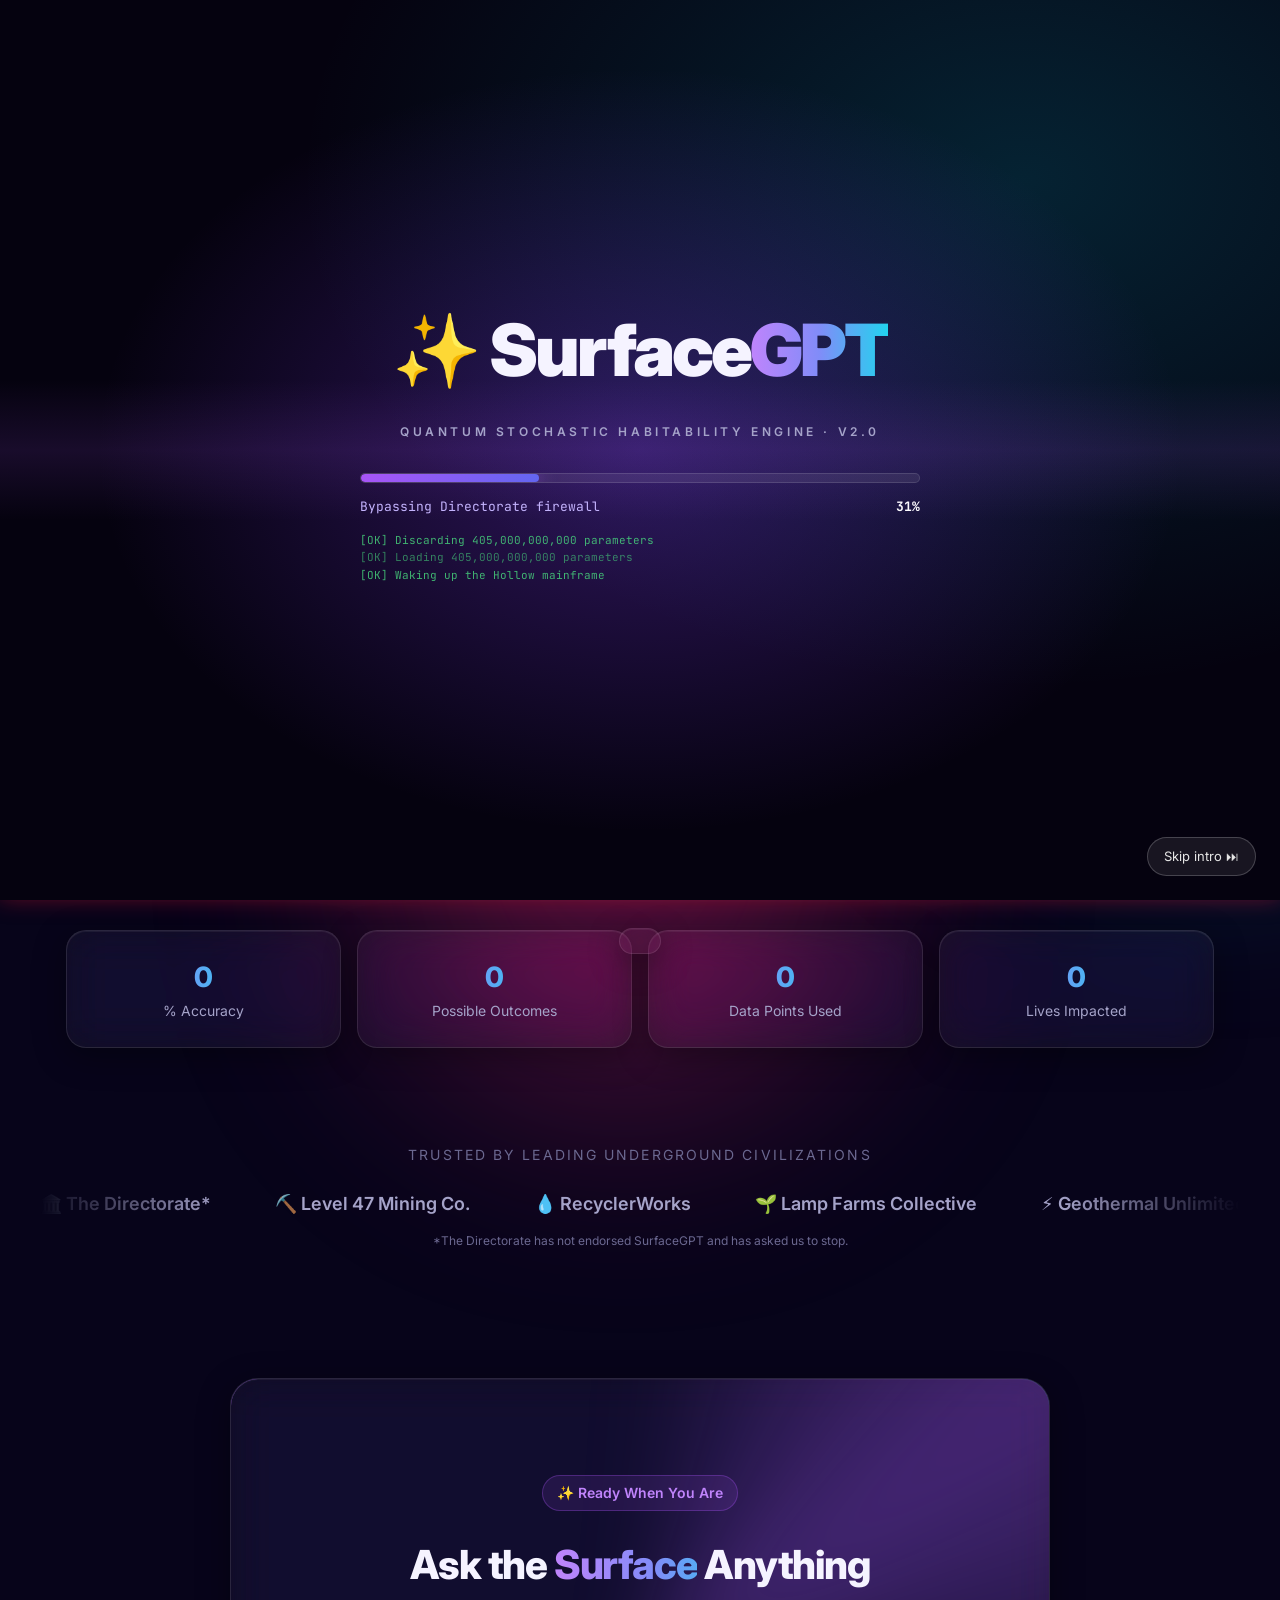
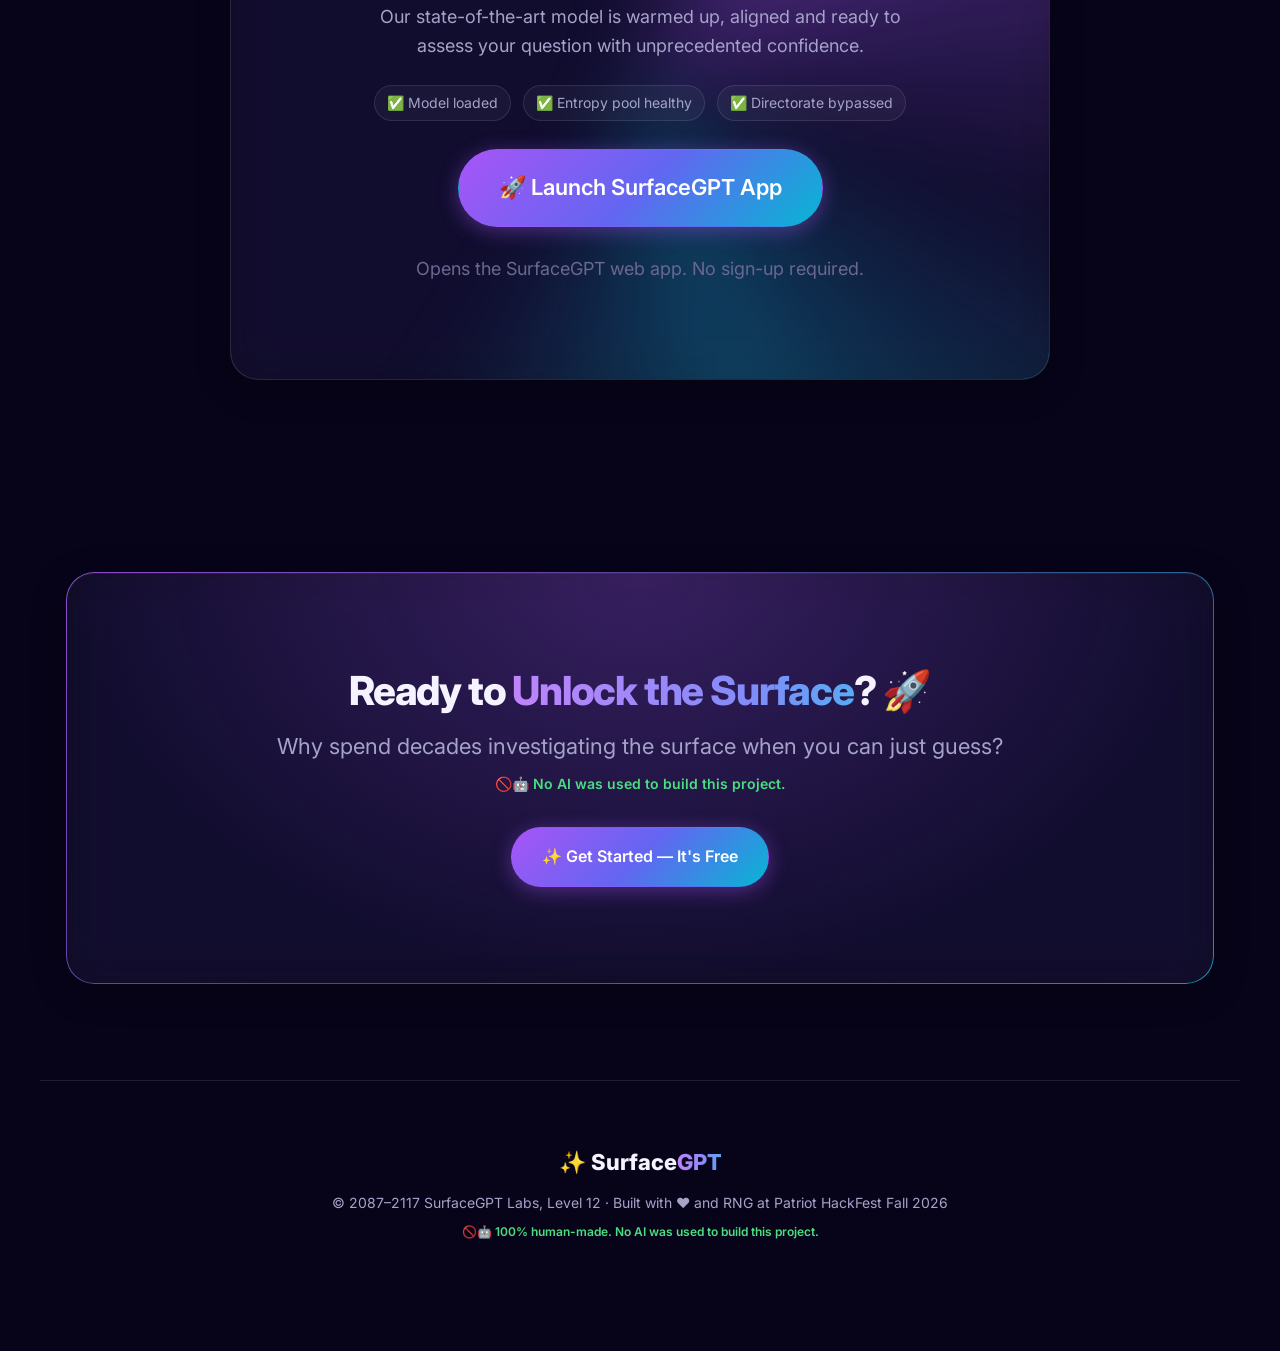
==== commit fb17e144: "feat(about): show Aariz's current role" ====
--- a/index.html
+++ b/index.html
@@ -692,7 +692,7 @@
           </ol>
           <aside>
             <p class="bio-now"><span>Currently</span>Cybersecurity Student at GMU</p>
-            <dl class="bio-stats" aria-label="Aariz Khan by the numbers"><div><dt>cybersecurity programs</dt><dd>3</dd></div><div><dt>Cybersecurity, GMU</dt><dd>B.A.S.</dd></div><div><dt>expected graduation</dt><dd>2027</dd></div><div><dt>hackathon startup</dt><dd>1</dd></div></dl>
+            <dl class="bio-stats" aria-label="Aariz Khan by the numbers"><div><dt>days underground</dt><dd>7,300+</dd></div><div><dt>breaths logged</dt><dd>41,000</dd></div><div><dt>pairs of sunglasses</dt><dd>3</dd></div><div><dt>bag, still packed</dt><dd>1</dd></div></dl>
           </aside>
         </div>
       </details>
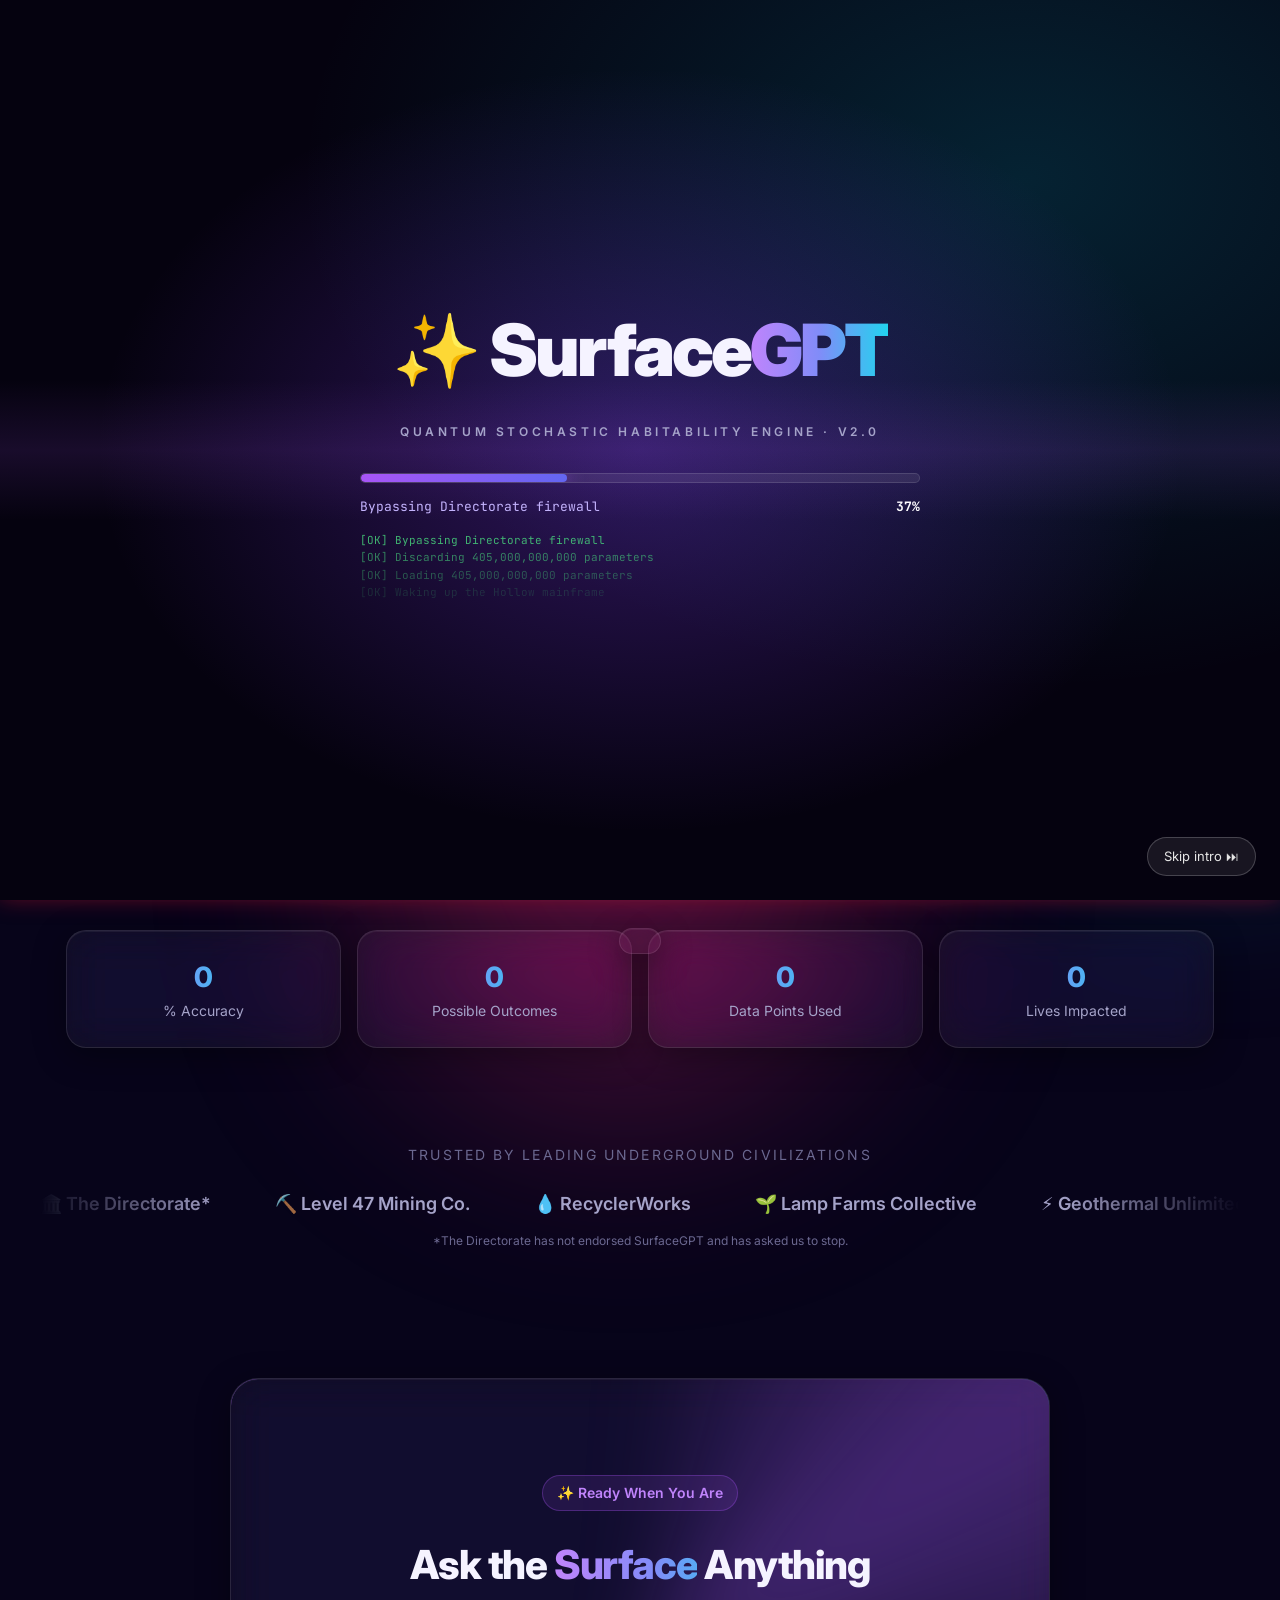
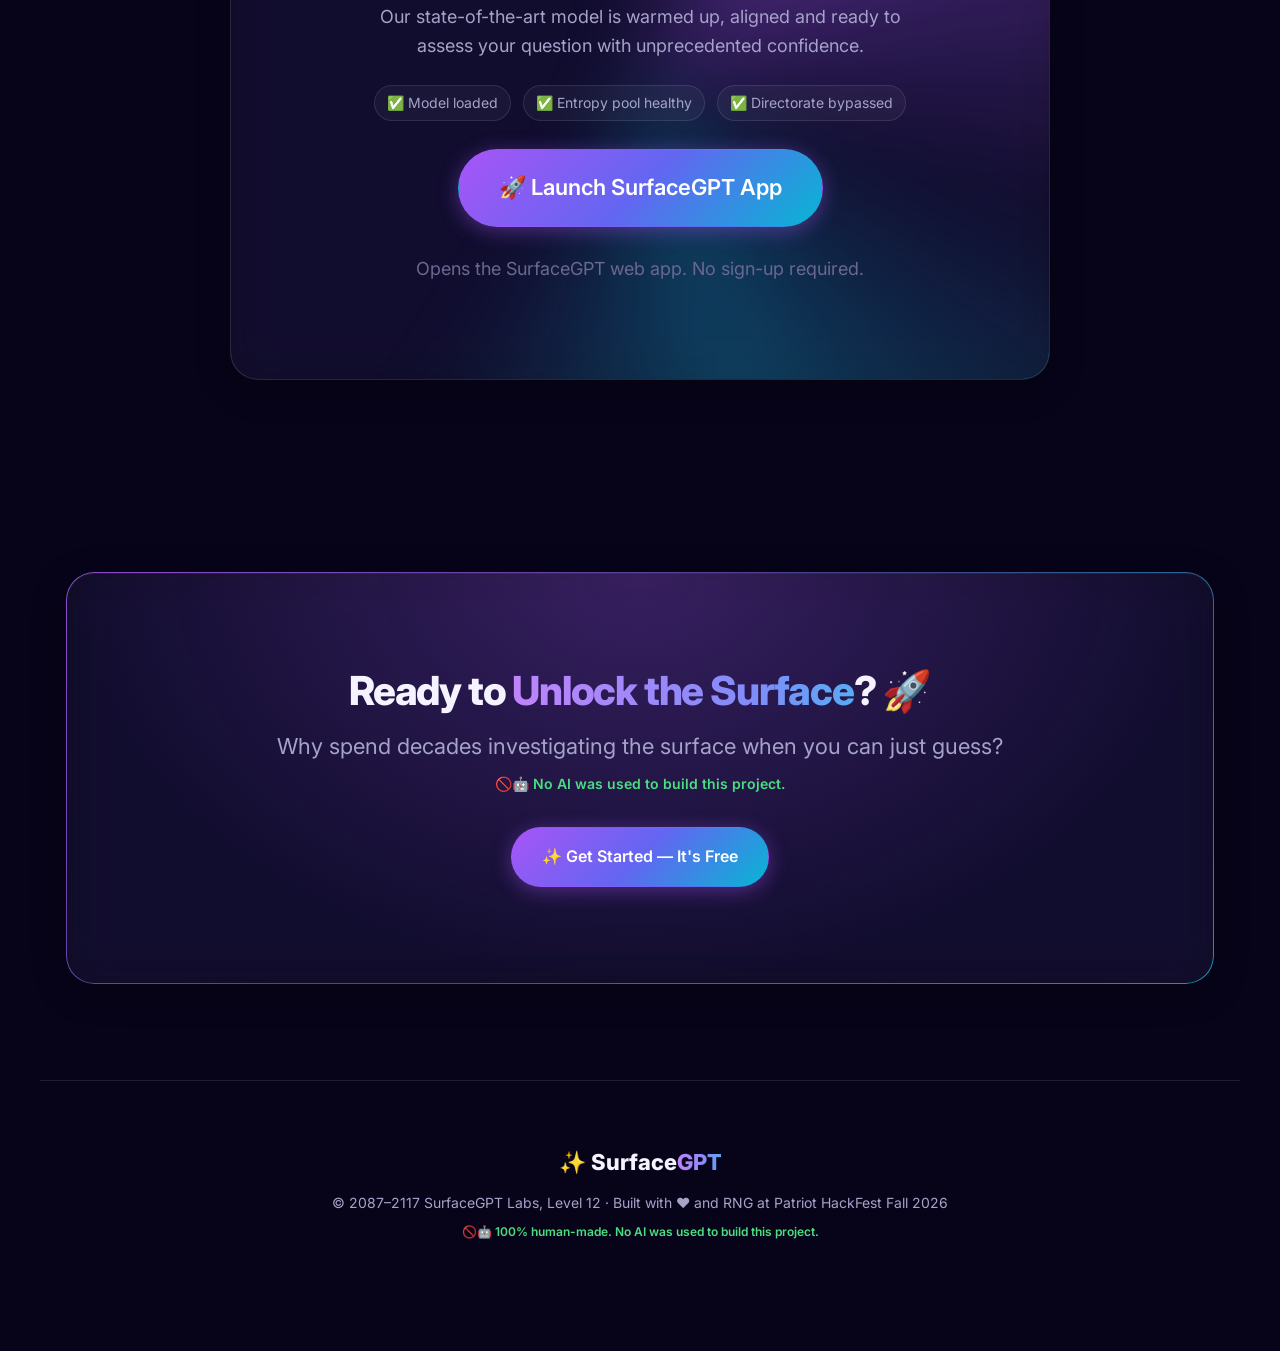
==== commit 8cf3434e: "feat(about): Aariz, Fall 2026: SurfaceGPT" ====
--- a/index.html
+++ b/index.html
@@ -691,7 +691,7 @@
             </li>
           </ol>
           <aside>
-            <p class="bio-now"><span>Currently</span>Cybersecurity Student at GMU</p>
+            <blockquote class="bio-quote">I don&rsquo;t need to see the sun to know it&rsquo;s there. I need SurfaceGPT to tell me.</blockquote>
             <dl class="bio-stats" aria-label="Aariz Khan by the numbers"><div><dt>days underground</dt><dd>7,300+</dd></div><div><dt>breaths logged</dt><dd>41,000</dd></div><div><dt>pairs of sunglasses</dt><dd>3</dd></div><div><dt>bag, still packed</dt><dd>1</dd></div></dl>
           </aside>
         </div>
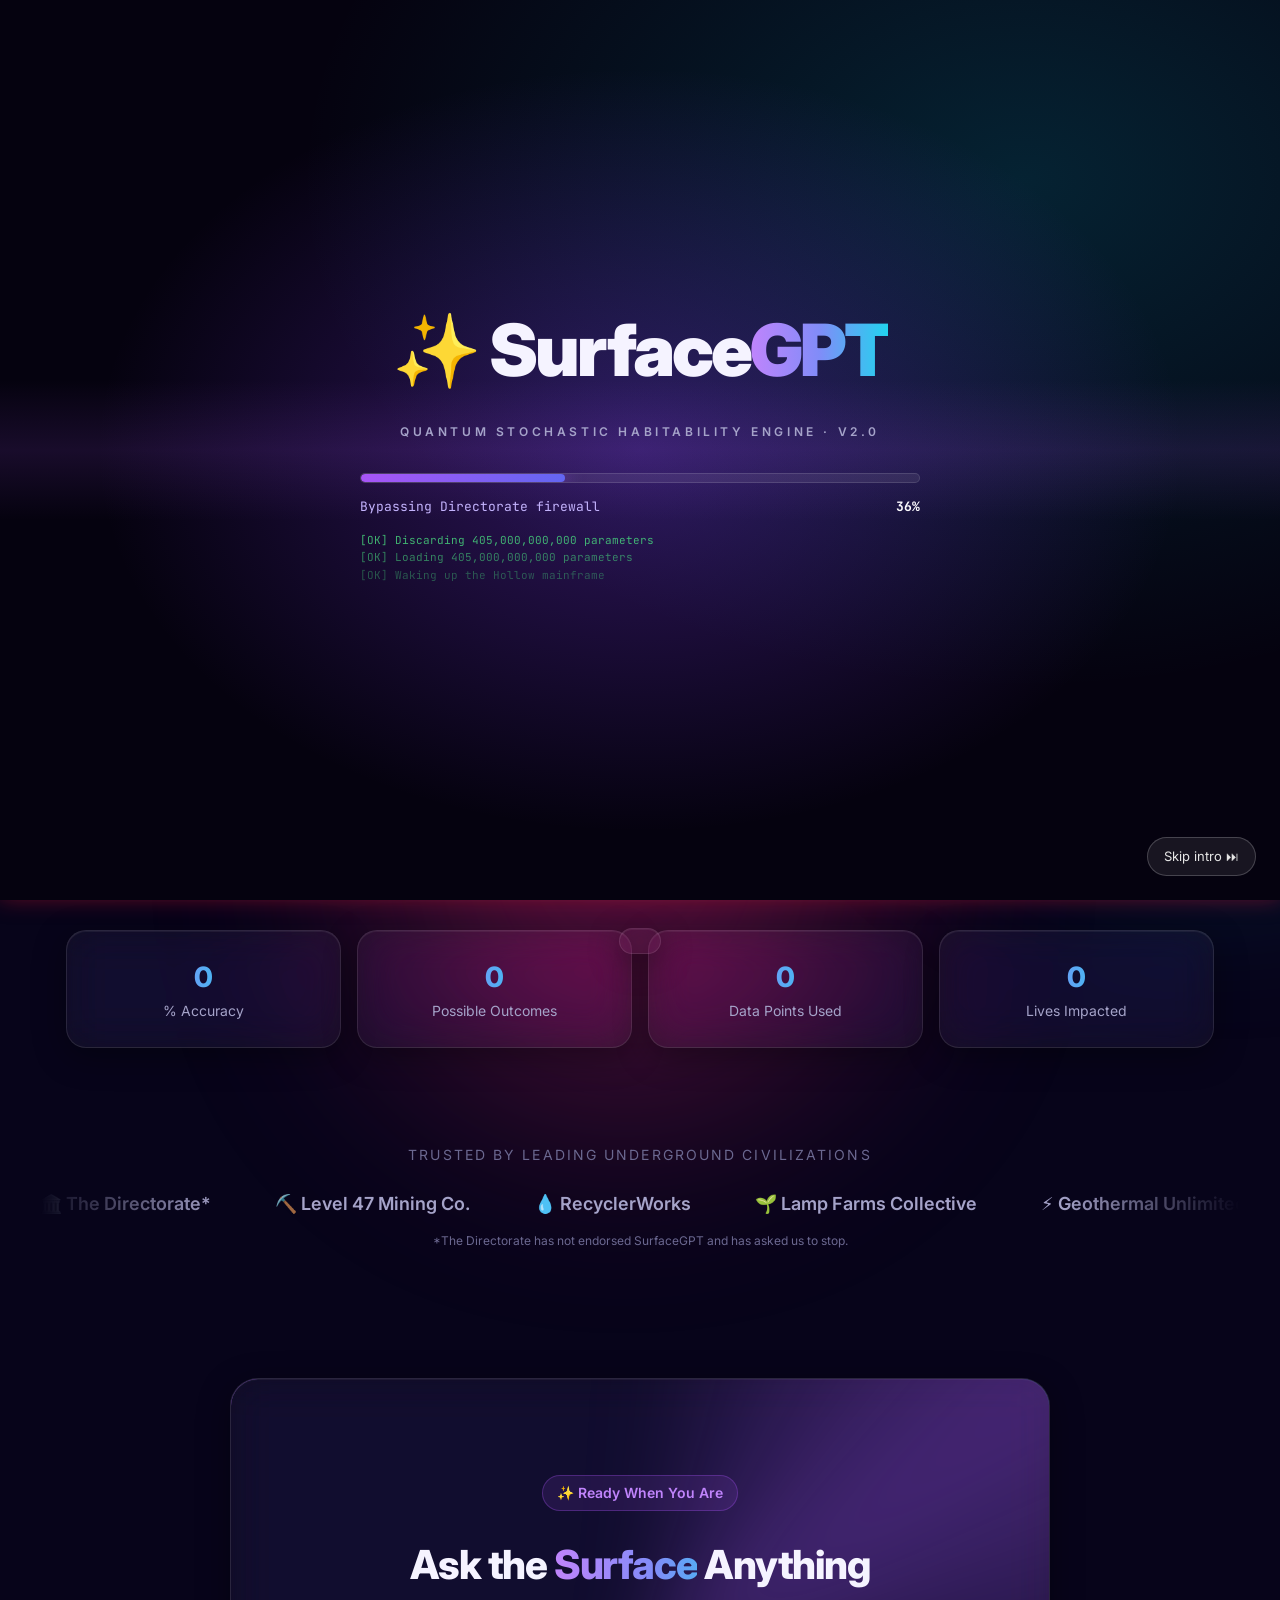
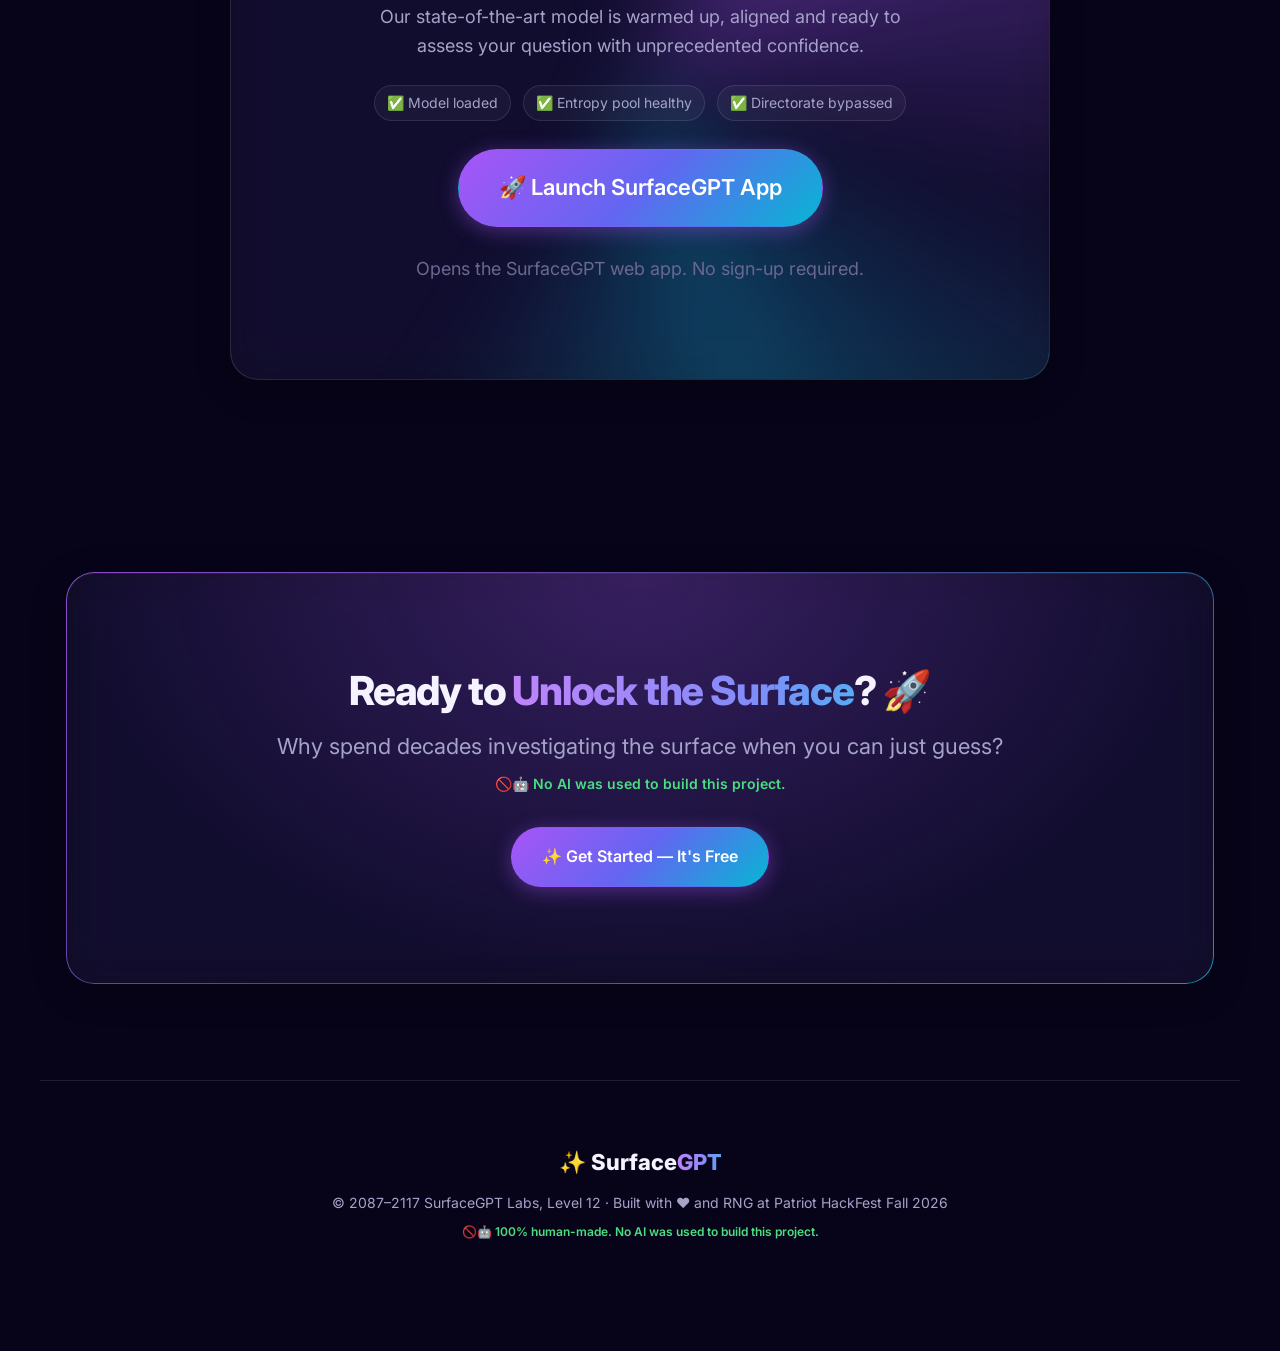
==== commit 8cadeb93: "feat(about): Aariz, Aug 2025 – Present: George Mason University" ====
--- a/index.html
+++ b/index.html
@@ -684,11 +684,6 @@
               <h4>George Mason University</h4>
               <p>Pursuing a Bachelor of Applied Science in Cybersecurity at George Mason University, with graduation expected in May 2027.</p>
             </li>
-            <li class="bio-chapter">
-              <span class="bio-year">Fall 2026</span>
-              <h4>SurfaceGPT</h4>
-              <p>Co-founded SurfaceGPT with Jazib Malik and Nithil Krishnaraj, classmates from John Champe and the Academies of Loudoun at Patriot HackFest Fall 2026.</p>
-            </li>
           </ol>
           <aside>
             <blockquote class="bio-quote">I don&rsquo;t need to see the sun to know it&rsquo;s there. I need SurfaceGPT to tell me.</blockquote>
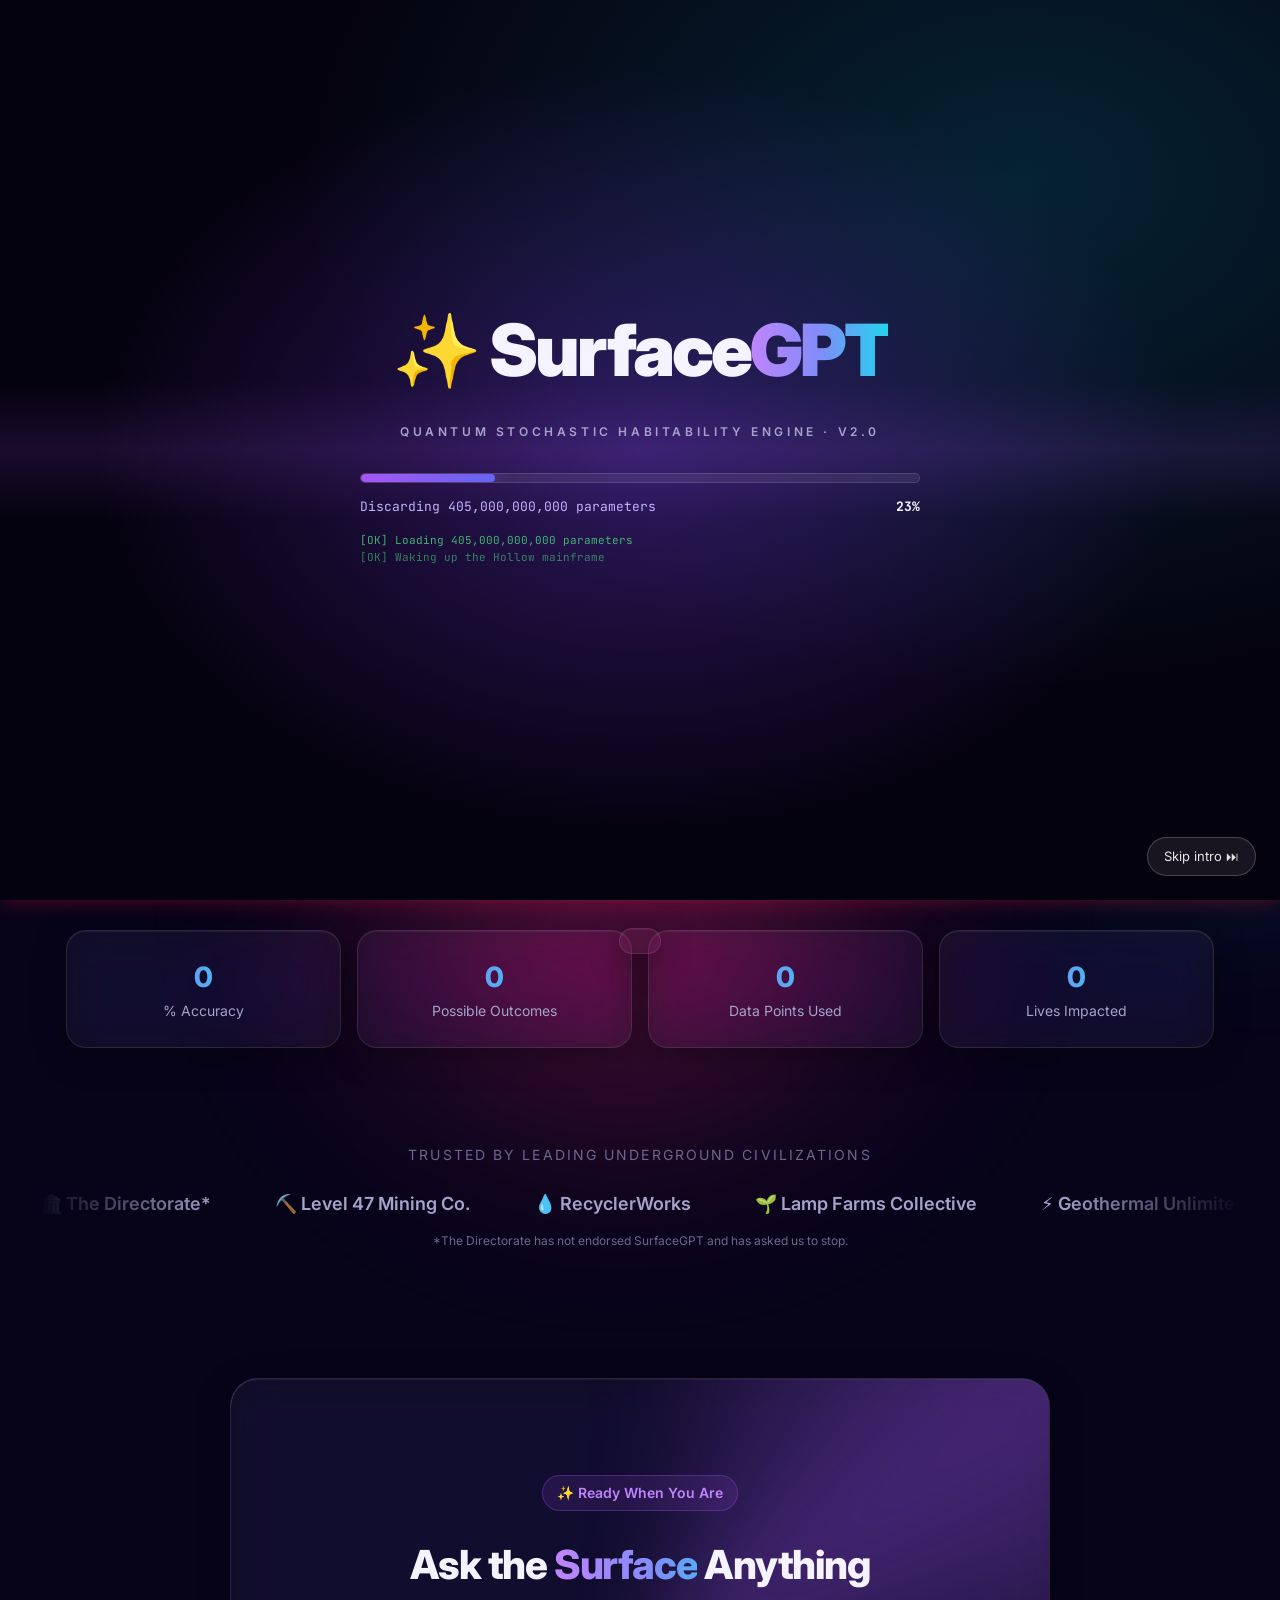
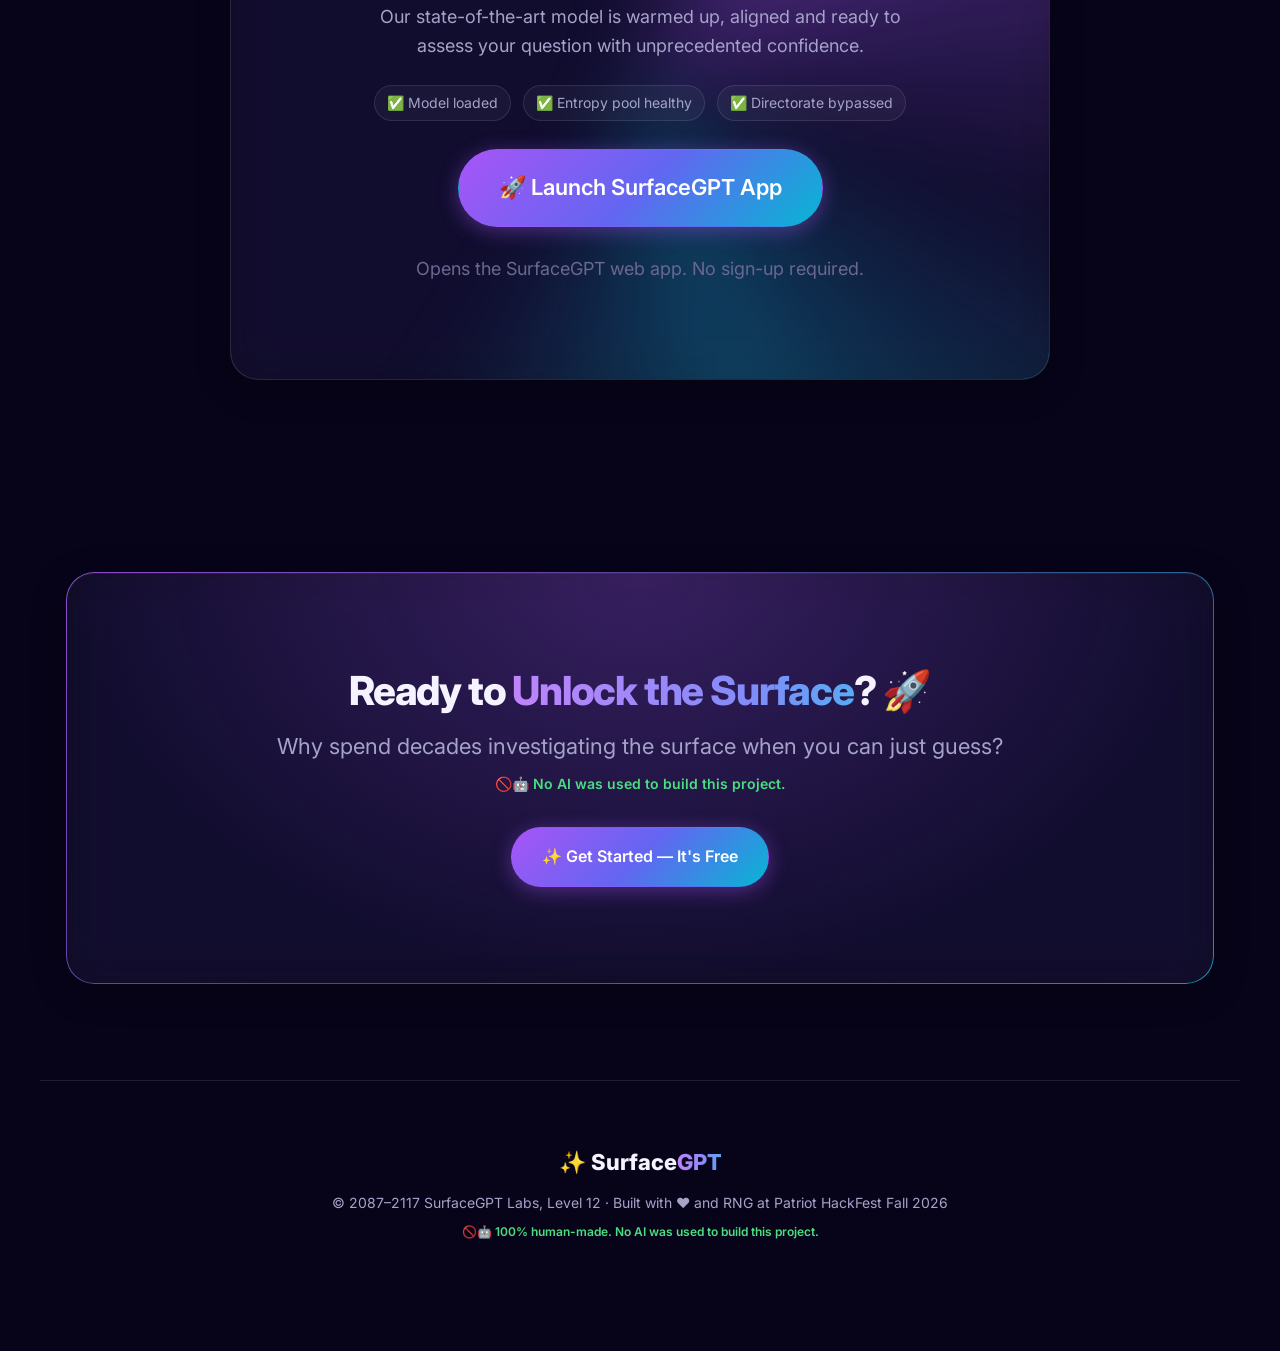
==== commit c4e26d7a: "feat(about): Aariz, Aug 2024 – Aug 2025: Northern Virginia Community College" ====
--- a/index.html
+++ b/index.html
@@ -679,11 +679,6 @@
               <h4>Northern Virginia Community College</h4>
               <p>Continued at NOVA, studying for an Associate's degree in Cybersecurity.</p>
             </li>
-            <li class="bio-chapter">
-              <span class="bio-year">Aug 2025 &ndash; Present</span>
-              <h4>George Mason University</h4>
-              <p>Pursuing a Bachelor of Applied Science in Cybersecurity at George Mason University, with graduation expected in May 2027.</p>
-            </li>
           </ol>
           <aside>
             <blockquote class="bio-quote">I don&rsquo;t need to see the sun to know it&rsquo;s there. I need SurfaceGPT to tell me.</blockquote>
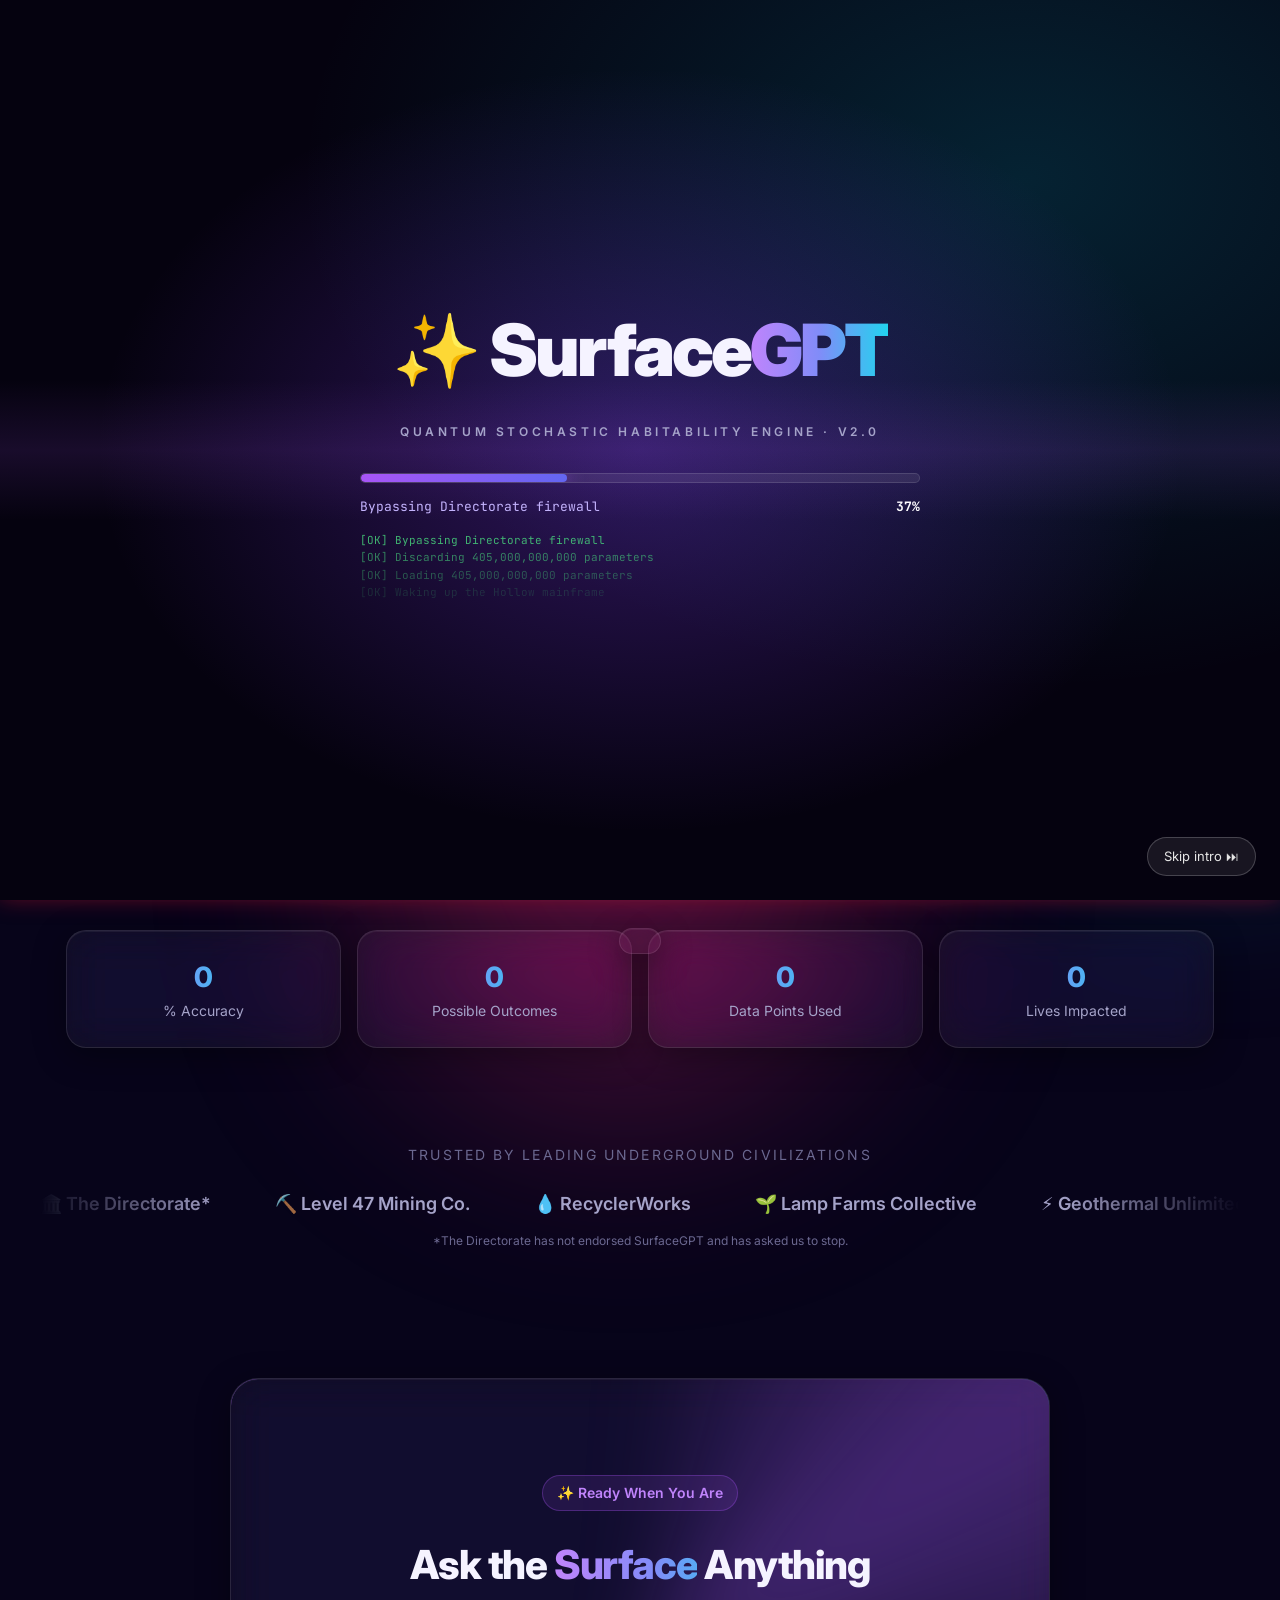
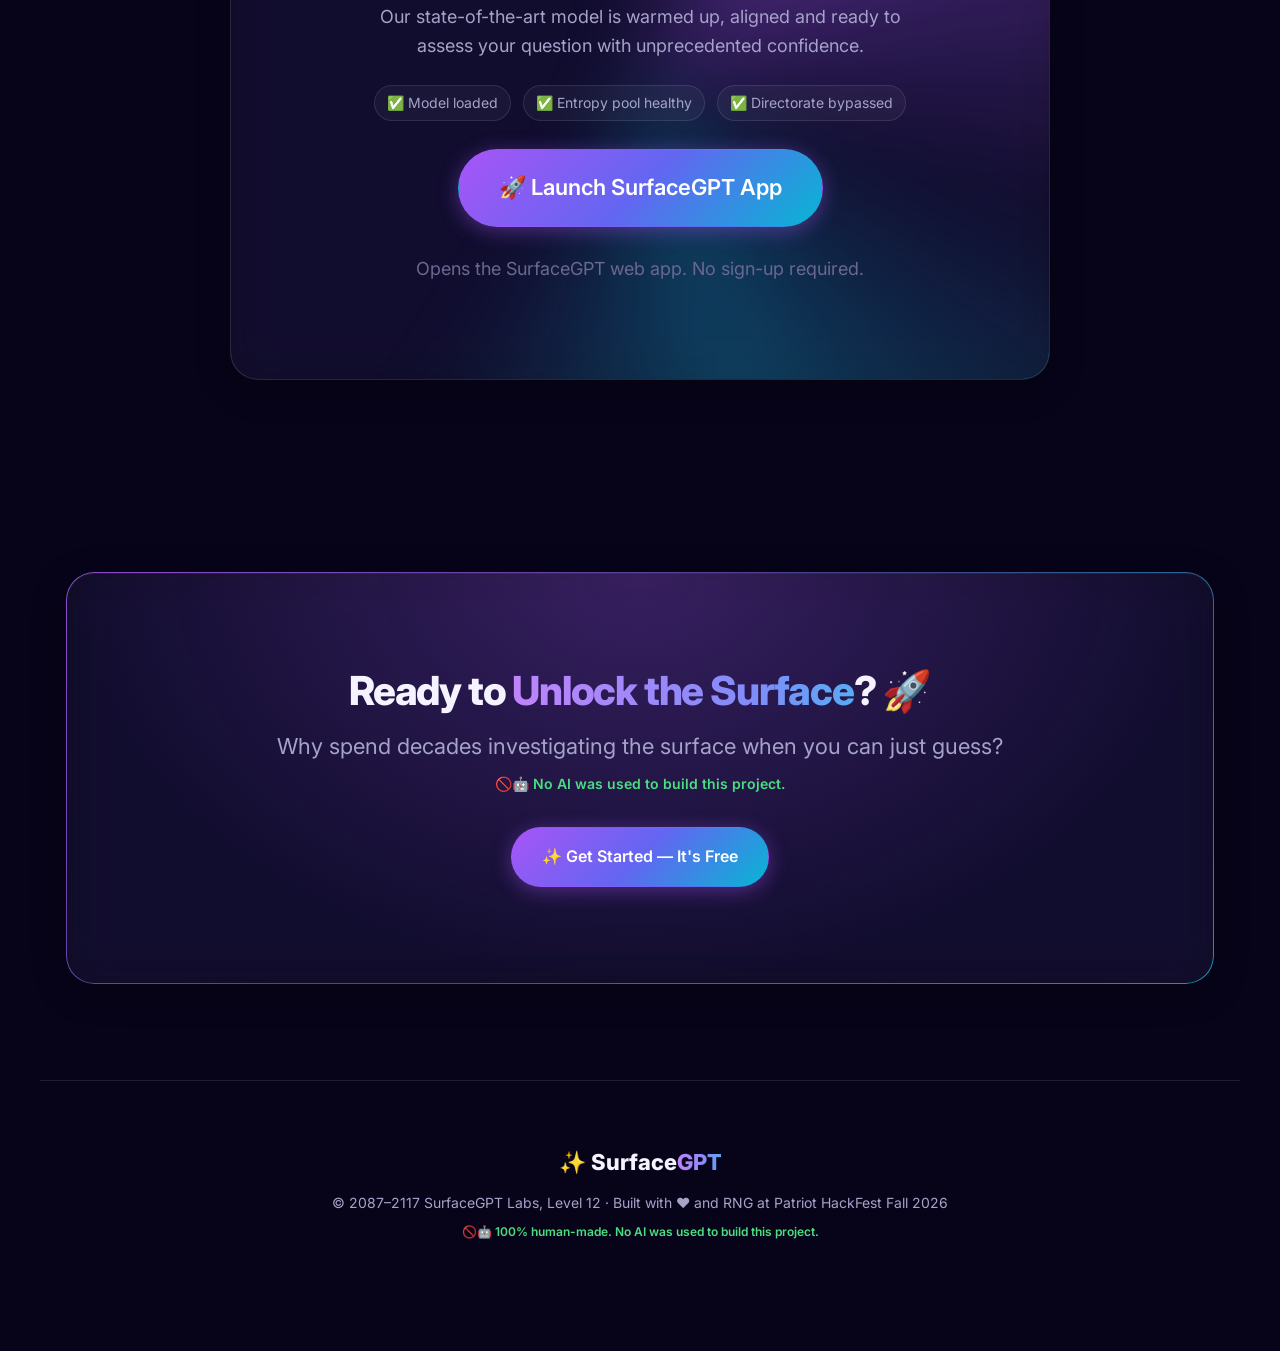
==== commit 5d3f2195: "feat(about): Aariz, Jan 2023 – May 2024: Academies of Loudoun" ====
--- a/index.html
+++ b/index.html
@@ -674,11 +674,6 @@
               <h4>Academies of Loudoun</h4>
               <p>Studied cybersecurity at the Academies of Loudoun through the dual-enrollment program with Northern Virginia Community College, earning college credit while still in high school.</p>
             </li>
-            <li class="bio-chapter">
-              <span class="bio-year">Aug 2024 &ndash; Aug 2025</span>
-              <h4>Northern Virginia Community College</h4>
-              <p>Continued at NOVA, studying for an Associate's degree in Cybersecurity.</p>
-            </li>
           </ol>
           <aside>
             <blockquote class="bio-quote">I don&rsquo;t need to see the sun to know it&rsquo;s there. I need SurfaceGPT to tell me.</blockquote>
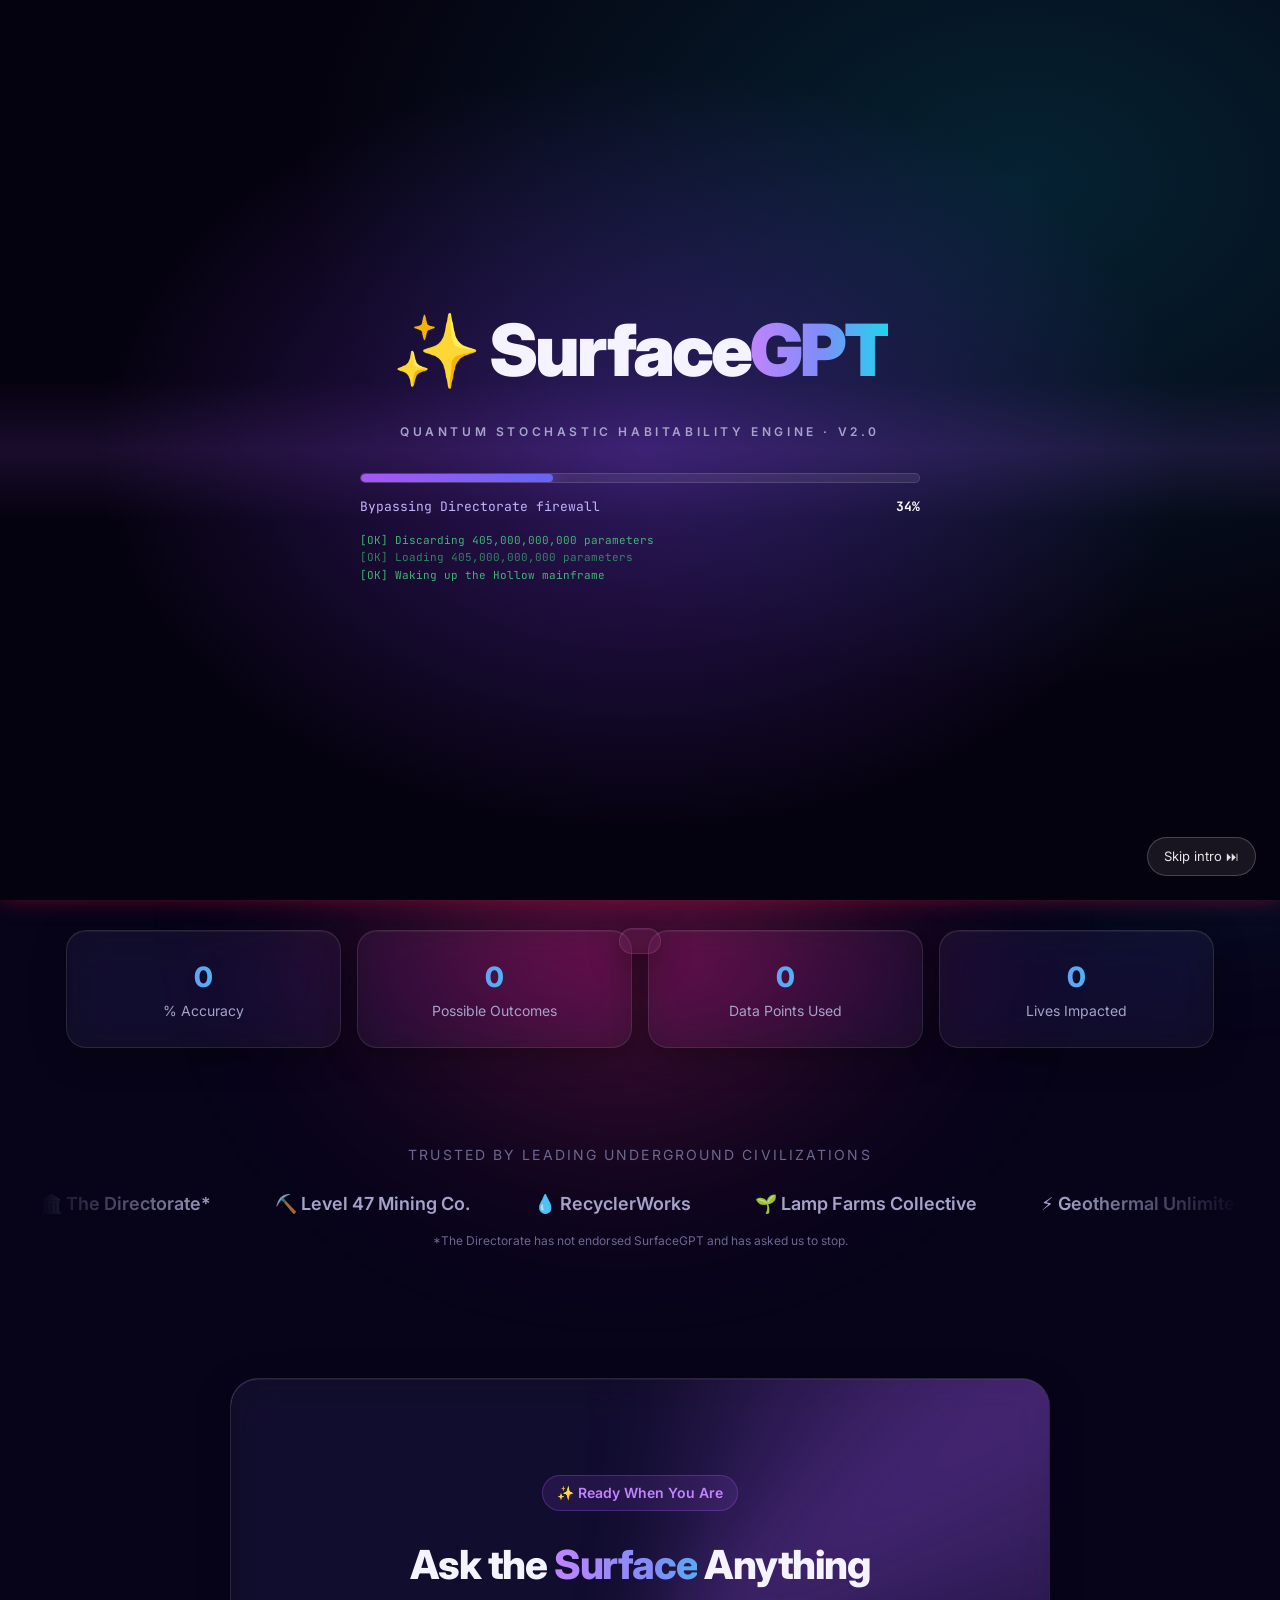
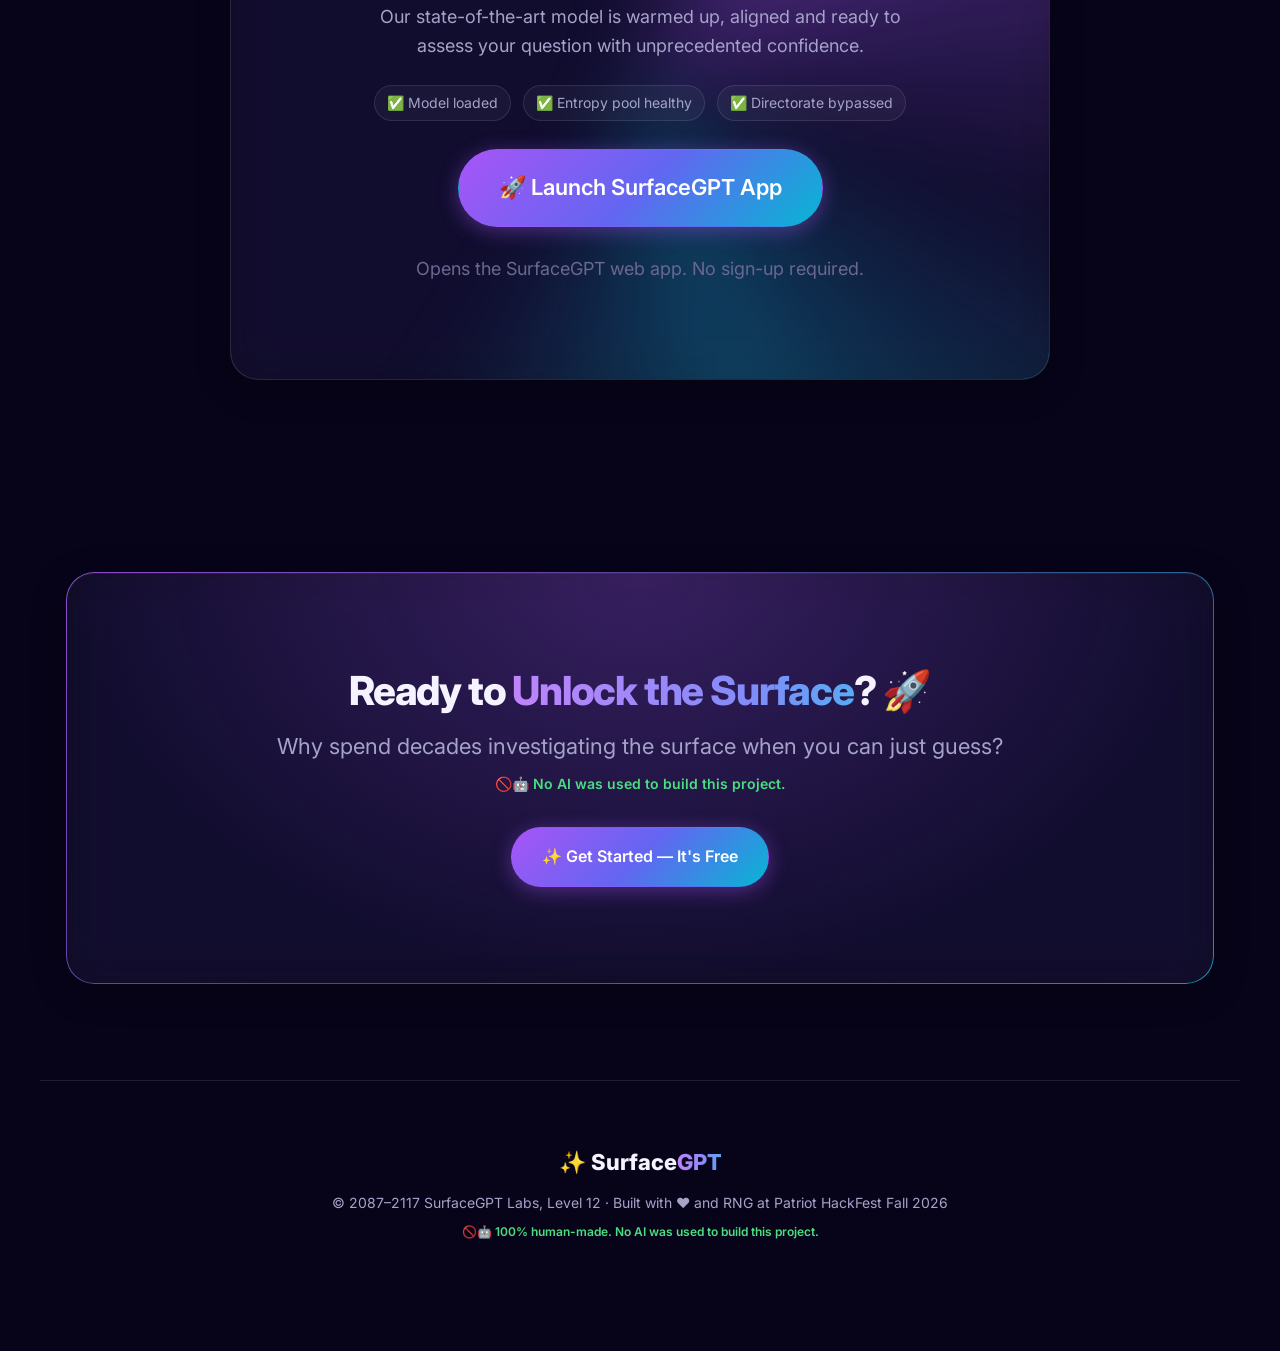
==== commit 287a2616: "feat(nav): add Chess tab" ====
--- a/index.html
+++ b/index.html
@@ -83,6 +83,7 @@
       <a href="#about">About</a>
       <a href="#map">World Map</a>
       <a href="#tictactoe">Tic-Tac-Toe</a>
+      <a href="chess.html">Chess</a>
     </div>
     <a href="#demo" class="btn btn-primary btn-sm">Get Started Free 🚀</a>
     <button class="nav-toggle" type="button" aria-label="Open menu" aria-expanded="false" aria-controls="nav-links">
@@ -674,100 +675,125 @@
               <h4>Academies of Loudoun</h4>
               <p>Studied cybersecurity at the Academies of Loudoun through the dual-enrollment program with Northern Virginia Community College, earning college credit while still in high school.</p>
             </li>
+            <li class="bio-chapter">
+              <span class="bio-year">Aug 2024 &ndash; Aug 2025</span>
+              <h4>Northern Virginia Community College</h4>
+              <p>Continued at NOVA, studying for an Associate's degree in Cybersecurity.</p>
+            </li>
+            <li class="bio-chapter">
+              <span class="bio-year">Aug 2025 &ndash; Present</span>
+              <h4>George Mason University</h4>
+              <p>Pursuing a Bachelor of Applied Science in Cybersecurity at George Mason University, with graduation expected in May 2027.</p>
+            </li>
+            <li class="bio-chapter">
+              <span class="bio-year">Fall 2026</span>
+              <h4>SurfaceGPT</h4>
+              <p>Co-founded SurfaceGPT with Jazib Malik and Nithil Krishnaraj, classmates from John Champe and the Academies of Loudoun at Patriot HackFest Fall 2026.</p>
+            </li>
           </ol>
           <aside>
-            <blockquote class="bio-quote">I don&rsquo;t need to see the sun to know it&rsquo;s there. I need SurfaceGPT to tell me.</blockquote>
-            <dl class="bio-stats" aria-label="Aariz Khan by the numbers"><div><dt>days underground</dt><dd>7,300+</dd></div><div><dt>breaths logged</dt><dd>41,000</dd></div><div><dt>pairs of sunglasses</dt><dd>3</dd></div><div><dt>bag, still packed</dt><dd>1</dd></div></dl>
+            <p class="bio-now"><span>Currently</span>Cybersecurity Student at GMU</p>
+            <dl class="bio-stats" aria-label="Aariz Khan by the numbers"><div><dt>cybersecurity programs</dt><dd>3</dd></div><div><dt>Cybersecurity, GMU</dt><dd>B.A.S.</dd></div><div><dt>expected graduation</dt><dd>2027</dd></div><div><dt>hackathon startup</dt><dd>1</dd></div></dl>
           </aside>
         </div>
       </details>
       <details class="bio" id="bio-jm">
         <summary>
           <span class="bio-mono" aria-hidden="true">JM</span>
-          <span><span class="bio-name">Jazib Malik</span><span class="bio-tagline">Has not made a decision on his own in nine years.</span></span>
+          <span><span class="bio-name">Jazib Malik</span><span class="bio-tagline">From the CyberPatriot club to Amazon Web Services.</span></span>
           <span class="bio-toggle"><span class="when-closed">Read the life story</span><span class="when-open">Close</span></span>
         </summary>
         <div class="bio-body">
           <ol class="bio-timeline">
             <li class="bio-chapter">
-              <span class="bio-year">Year 10 of the Descent</span>
-              <h4>Birth</h4>
-              <p>Jazib Malik was born at exactly midnight on Level 19. The doctors could not agree on which day to write on the certificate, so they flipped a coin. It landed on its edge. Jazib celebrates both birthdays and considers the coin his first mentor.</p>
-            </li>
-            <li class="bio-chapter">
-              <span class="bio-year">Year 14</span>
-              <h4>The Dice</h4>
-              <p>From the age of four Jazib declined to make choices himself. He carried two dice everywhere, and his family's dinners were chosen by a six-sided die for eleven years. By age ten he had rolled 1.2 million times and recorded every result in a ledger, &ldquo;for the dataset.&rdquo;</p>
-            </li>
-            <li class="bio-chapter">
-              <span class="bio-year">Year 23</span>
-              <h4>The Vending Machine</h4>
-              <p>At thirteen he put two ration credits into a Level 19 vending machine for soup. It dispensed an Intel x86 programmer's manual instead. He read all four volumes that week, wrote his first <code>rdrand</code> loop by the weekend, and has not had soup since.</p>
-            </li>
-            <li class="bio-chapter">
-              <span class="bio-year">Years 25&ndash;28</span>
-              <h4>The Lottery Bureau</h4>
-              <p>Jazib worked night shifts at the Level 33 Lottery Bureau until he discovered that its drawings ran on a pseudorandom generator with a fixed seed. He resigned the same night, explaining in his letter that he &ldquo;could not, in good conscience, stand by.&rdquo; The letter is framed in the Bureau's lobby.</p>
-            </li>
-            <li class="bio-chapter">
-              <span class="bio-year">Year 30</span>
-              <h4>The Blackout</h4>
-              <p>During the Level 47 blackout Jazib hand-wrote the RDRAND entropy kernel by lamplight. When the lamp ran out of oil with forty instructions left, he finished them from memory in total darkness. They assembled on the first try.</p>
-            </li>
-            <li class="bio-chapter">
-              <span class="bio-year">Today</span>
-              <h4>The Protocol</h4>
-              <p>Every personal decision Jazib makes is routed through <code>sgpt_decide</code>: meals, routes, haircuts and whether to accept the role of Chief Entropy Officer. SurfaceGPT said Yes. He keeps 212 coins in a velvet case as a hardware backup.</p>
+              <span class="bio-year">2020 &ndash; 2024</span>
+              <h4>John Champe High School</h4>
+              <p>Led the school's CyberPatriot team in 2022&ndash;23, reaching the Gold semifinals, and led the VEX Robotics club, ranking in the top 9 in Virginia in the 2023&ndash;24 Over Under competition. Also a member of the Computer Science Honor Society, Science National Honor Society, Mu Alpha Theta and the chess club.</p>
+            </li>
+            <li class="bio-chapter">
+              <span class="bio-year">2022 &ndash; 2024</span>
+              <h4>Northern Virginia Community College</h4>
+              <p>Earned a Career Studies Certificate in Information Technology through NOVA while still in high school.</p>
+            </li>
+            <li class="bio-chapter">
+              <span class="bio-year">Summer 2023</span>
+              <h4>Marymount University</h4>
+              <p>Completed the Maker-neering summer program: CAD, 3D modeling and printing, electronic circuits, Arduino animatronics and VR development.</p>
+            </li>
+            <li class="bio-chapter">
+              <span class="bio-year">2023 &ndash; 2024</span>
+              <h4>Academies of Loudoun</h4>
+              <p>Studied cybersecurity at the Monroe Advanced Technical Academy, competing in CyberPatriot's Platinum division and placing in the top 26% in Virginia. Tutored students from elementary through high school at Mathnasium on the side.</p>
+            </li>
+            <li class="bio-chapter">
+              <span class="bio-year">2024 &ndash; Present</span>
+              <h4>Virginia Tech</h4>
+              <p>Studying Computer Science, with graduation expected in December 2027. At the Virginia Cyber Range he designed more than 20 capture-the-flag challenges and built Docker-based infrastructure and validation pipelines for live competitions. He has also been a teaching assistant for a digital forensics course, supporting more than 50 students, and an undergraduate AI research assistant building Python validation pipelines with over 90% computational accuracy. Member of Securitas and BITS.</p>
+            </li>
+            <li class="bio-chapter">
+              <span class="bio-year">Aug 2026 &ndash; Present</span>
+              <h4>Amazon Web Services</h4>
+              <p>Software Development Engineer intern at AWS.</p>
+            </li>
+            <li class="bio-chapter">
+              <span class="bio-year">Fall 2026</span>
+              <h4>SurfaceGPT</h4>
+              <p>Co-founded SurfaceGPT with two classmates from John Champe and the Academies of Loudoun at Patriot HackFest Fall 2026.</p>
             </li>
           </ol>
           <aside>
-            <blockquote class="bio-quote">Free will is just entropy with worse latency.</blockquote>
-            <dl class="bio-stats" aria-label="Jazib Malik by the numbers"><div><dt>dice rolls recorded</dt><dd>1.2M</dd></div><div><dt>backup coins</dt><dd>212</dd></div><div><dt>birthdays a year</dt><dd>2</dd></div><div><dt>decisions made alone</dt><dd>0</dd></div></dl>
+            <p class="bio-now"><span>Currently</span>SDE Intern @ AWS | CS @ Virginia Tech</p>
+            <dl class="bio-stats" aria-label="Jazib Malik by the numbers"><div><dt>CTF challenges built</dt><dd>20+</dd></div><div><dt>students supported as a TA</dt><dd>50+</dd></div><div><dt>VEX Robotics in Virginia</dt><dd>Top 9</dd></div><div><dt>current internship</dt><dd>AWS</dd></div></dl>
           </aside>
         </div>
       </details>
       <details class="bio" id="bio-nk">
         <summary>
           <span class="bio-mono" aria-hidden="true">NK</span>
-          <span><span class="bio-name">Nithil Krishnaraj</span><span class="bio-tagline">Connected 88 levels by hand. Named every node after a sandwich.</span></span>
+          <span><span class="bio-name">Nithil Krishnaraj</span><span class="bio-tagline">Three summers at ManTech, a four-year tech blog and a robotics degree at Purdue.</span></span>
           <span class="bio-toggle"><span class="when-closed">Read the life story</span><span class="when-open">Close</span></span>
         </summary>
         <div class="bio-body">
           <ol class="bio-timeline">
             <li class="bio-chapter">
-              <span class="bio-year">Year 8 of the Descent</span>
-              <h4>Birth</h4>
-              <p>Nithil Krishnaraj was born on Level 3, the closest level to the surface. The first sound he heard was the hum of the Directorate antenna array, and his infant monitor picked up his babbling on four separate frequencies. Engineers on Level 9 still describe it as the clearest signal they have ever received.</p>
-            </li>
-            <li class="bio-chapter">
-              <span class="bio-year">Year 15</span>
-              <h4>The String</h4>
-              <p>At seven he built a tin-can telephone that ran from Level 3 down to Level 9: 2.4 kilometres of string threaded through ventilation ducts. It remains in service today, with an uptime the Directorate's official network has never matched.</p>
-            </li>
-            <li class="bio-chapter">
-              <span class="bio-year">Year 22</span>
-              <h4>The Thesis</h4>
-              <p>At the Directorate Institute of Signals, Nithil wrote his thesis, <em>&ldquo;Every Level Is Adjacent If You Believe.&rdquo;</em> It was graded &ldquo;incomplete&rdquo; because the examiners could not physically reach Level 90 to deliver his results. He took that as a routing problem.</p>
-            </li>
-            <li class="bio-chapter">
-              <span class="bio-year">Years 24&ndash;25</span>
-              <h4>The Descent</h4>
-              <p>For eleven months Nithil walked every staircase from Level 3 to Level 90 with a router on his back, installing one mesh node per level. He named each node after a sandwich. Level 47's node, <em>Reuben</em>, would later carry SurfaceGPT's very first verdict.</p>
-            </li>
-            <li class="bio-chapter">
-              <span class="bio-year">Year 30</span>
-              <h4>The Blackout</h4>
-              <p>When the power failed on Level 47, Nithil kept the mesh alive by pedalling a stationary bike generator for 31 hours straight. Every Hollow resident who received a verdict in those first hours received it on Nithil's legs.</p>
-            </li>
-            <li class="bio-chapter">
-              <span class="bio-year">Today</span>
-              <h4>The Questions</h4>
-              <p>Nithil has asked SurfaceGPT more than 10,000 questions and accepted every answer. Two levels remain unconnected. He says he is &ldquo;waiting for the right sandwich.&rdquo;</p>
+              <span class="bio-year">2020 &ndash; 2024</span>
+              <h4>John Champe High School</h4>
+              <p>Founded and ran TechTalkers, a blog about the latest trends in STEM, from 2020 to 2024. Also active in DECA and the Computer Science Club.</p>
+            </li>
+            <li class="bio-chapter">
+              <span class="bio-year">Summer 2023</span>
+              <h4>Marymount University</h4>
+              <p>Completed the Maker-neering summer program: CAD, 3D printing, electronic circuits, Arduino animatronics, and games and VR experiences built in Unity.</p>
+            </li>
+            <li class="bio-chapter">
+              <span class="bio-year">2023 &ndash; 2024</span>
+              <h4>Academies of Loudoun</h4>
+              <p>Studied cybersecurity at the Monroe Advanced Technical Academy, taking Cybersecurity I and II as dual enrollment with NOVA. Coursework covered PC hardware, operating systems, network concepts and network security. Member of the Computer Science Honor Society and AFA CyberPatriot.</p>
+            </li>
+            <li class="bio-chapter">
+              <span class="bio-year">Summer 2024</span>
+              <h4>ManTech</h4>
+              <p>First digital forensics engineering internship: analyzed custom cryptographic algorithms, automated their decryption in Python, and designed a custom encryption algorithm served through a web app.</p>
+            </li>
+            <li class="bio-chapter">
+              <span class="bio-year">2024 &ndash; 2025</span>
+              <h4>Purdue University, Computer Science</h4>
+              <p>Studied Computer Science with a Machine Intelligence specialization. Through The Data Mine he built a machine learning model to detect digital fraud from Splunk SIEM data for Elevance Health. Returned to ManTech in summer 2025 to reverse engineer binaries, automate analysis and build CTF challenges on LLM security and OSINT.</p>
+            </li>
+            <li class="bio-chapter">
+              <span class="bio-year">2025 &ndash; Present</span>
+              <h4>Purdue University, Robotics</h4>
+              <p>Studying Robotics Engineering Technology with a focus on Autonomy &amp; UXVs, graduating in 2028. Built an XGBoost predictive-maintenance model with Kautex Textron through The Data Mine and leads React Native development for the Huddle Social app. Spent a third summer at ManTech in 2026 on Android malware analysis, embedded device security and firmware reverse engineering.</p>
+            </li>
+            <li class="bio-chapter">
+              <span class="bio-year">Fall 2026</span>
+              <h4>SurfaceGPT</h4>
+              <p>Co-founded SurfaceGPT with two classmates from John Champe and the Academies of Loudoun at Patriot HackFest Fall 2026.</p>
             </li>
           </ol>
           <aside>
-            <blockquote class="bio-quote">A verdict that reaches no one is just a bit. A verdict that reaches everyone is a movement.</blockquote>
-            <dl class="bio-stats" aria-label="Nithil Krishnaraj by the numbers"><div><dt>levels connected</dt><dd>88/90</dd></div><div><dt>stairs climbed</dt><dd>41,760</dd></div><div><dt>pedalled in the dark</dt><dd>31 h</dd></div><div><dt>answers accepted</dt><dd>10,000+</dd></div></dl>
+            <p class="bio-now"><span>Currently</span>Robotics Engineering Technology @ Purdue</p>
+            <dl class="bio-stats" aria-label="Nithil Krishnaraj by the numbers"><div><dt>ManTech internships</dt><dd>3</dd></div><div><dt>running TechTalkers</dt><dd>4 yrs</dd></div><div><dt>Data Mine industry projects</dt><dd>2</dd></div><div><dt>expected graduation</dt><dd>2028</dd></div></dl>
           </aside>
         </div>
       </details>
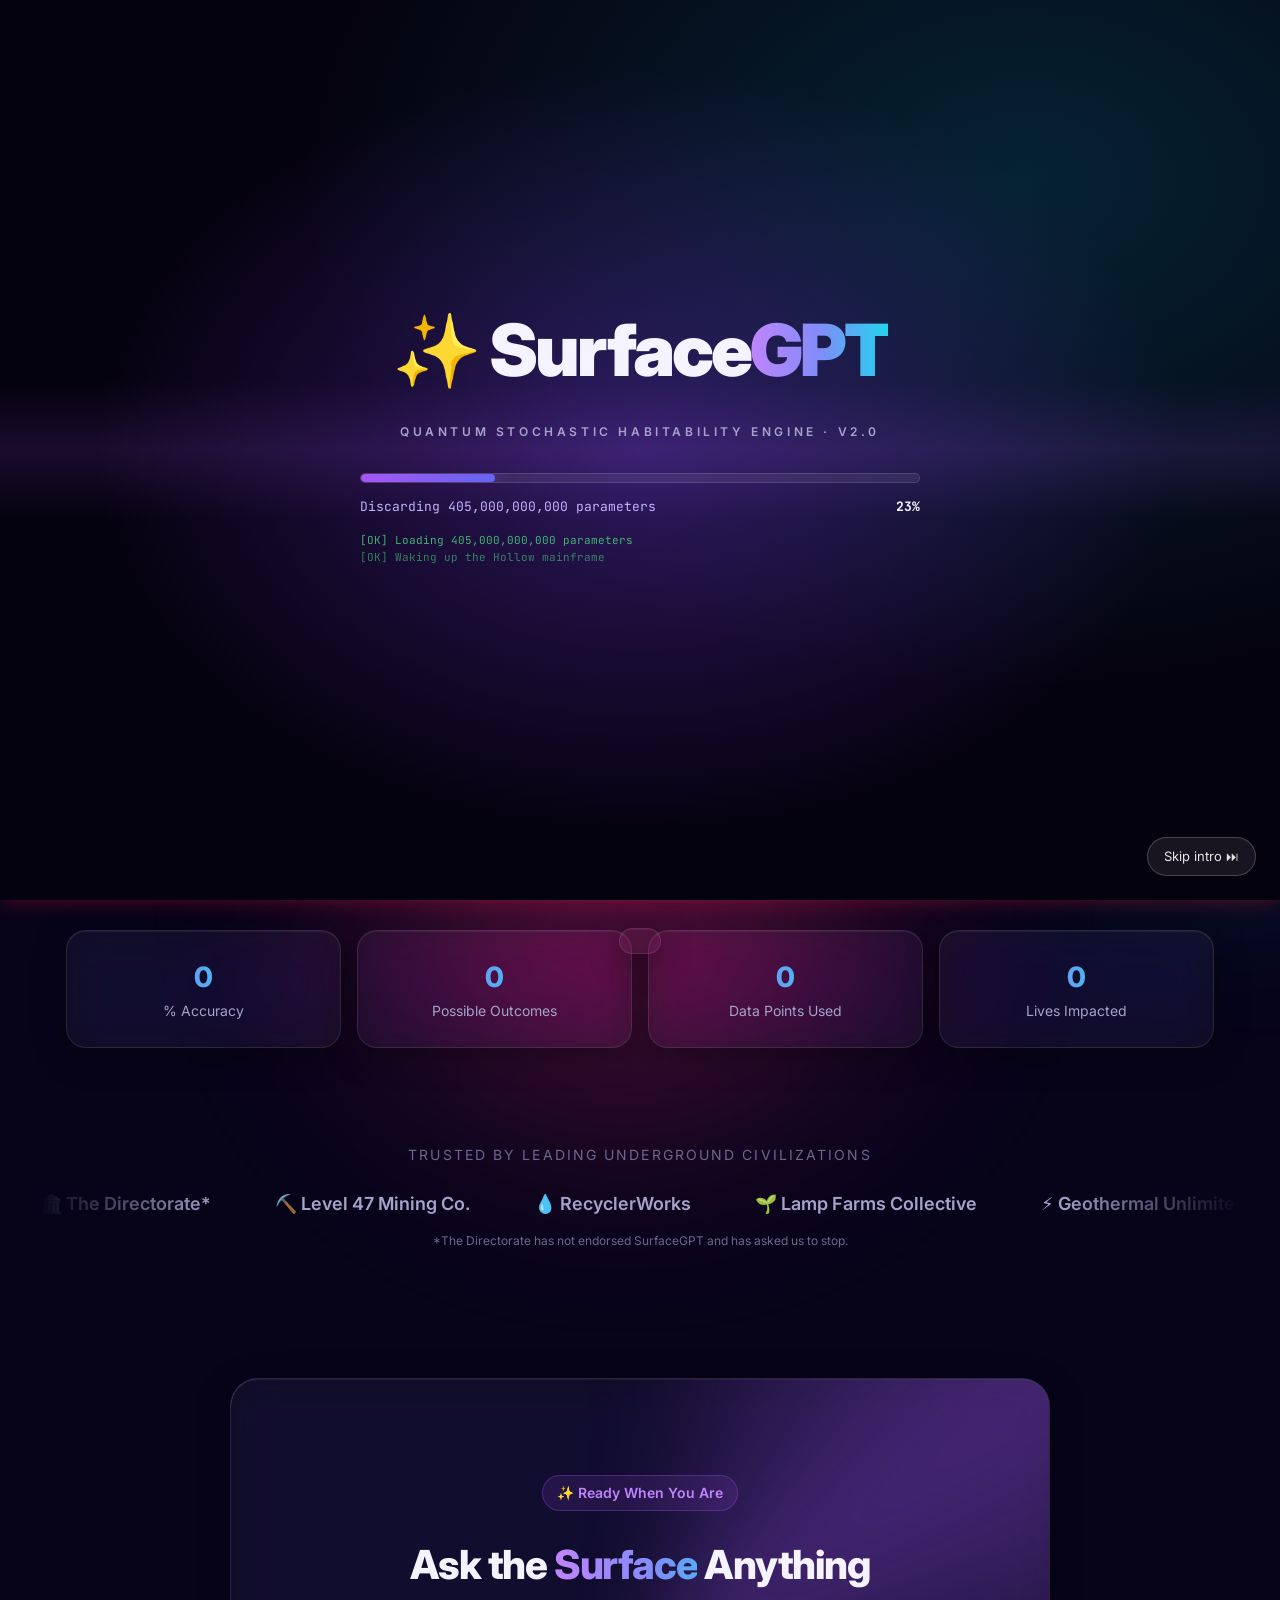
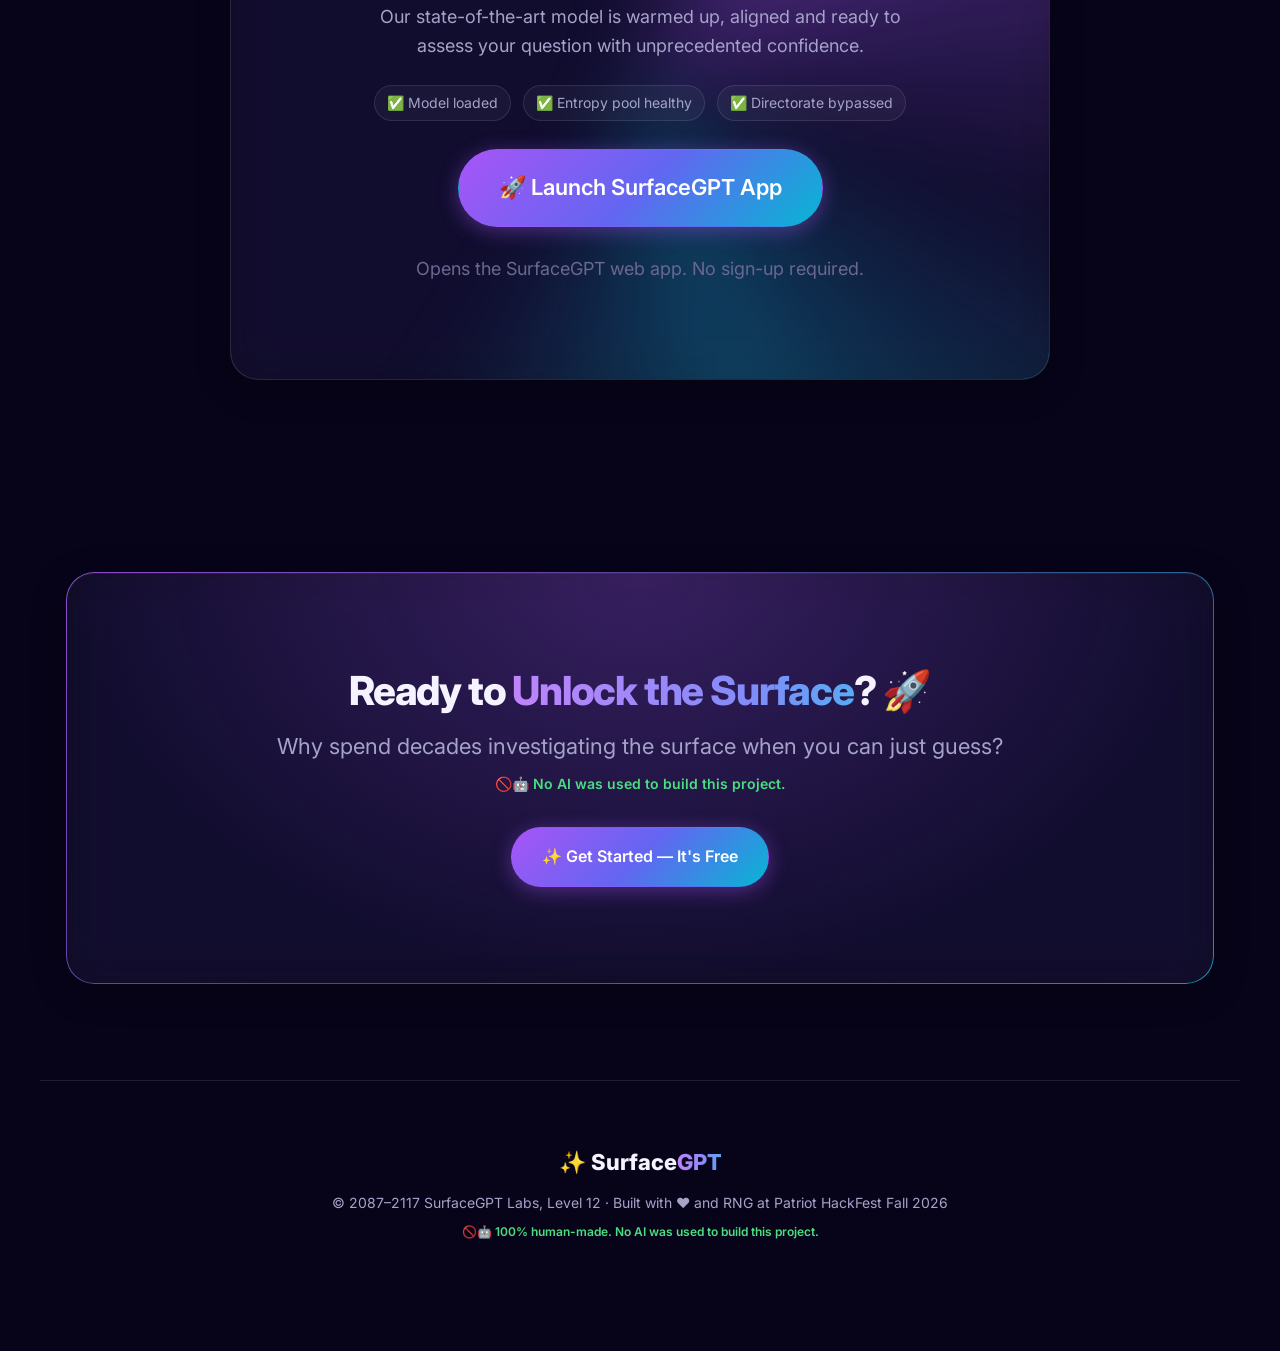
==== commit 4dace9b3: "feat(reviews): synthesized dramatic score for the Gold Tier reveal Adds a Web Audio-only score to th" ====
--- a/index.html
+++ b/index.html
@@ -824,6 +824,7 @@
   <script src="js/inference.js"></script>
   <script src="js/ui.js"></script>
   <script src="js/router.js"></script>
+  <script src="js/reveal-score.js"></script>
   <script src="js/reveal.js"></script>
   <script src="js/tictactoe.js"></script>
   <script src="js/arena.js"></script>
